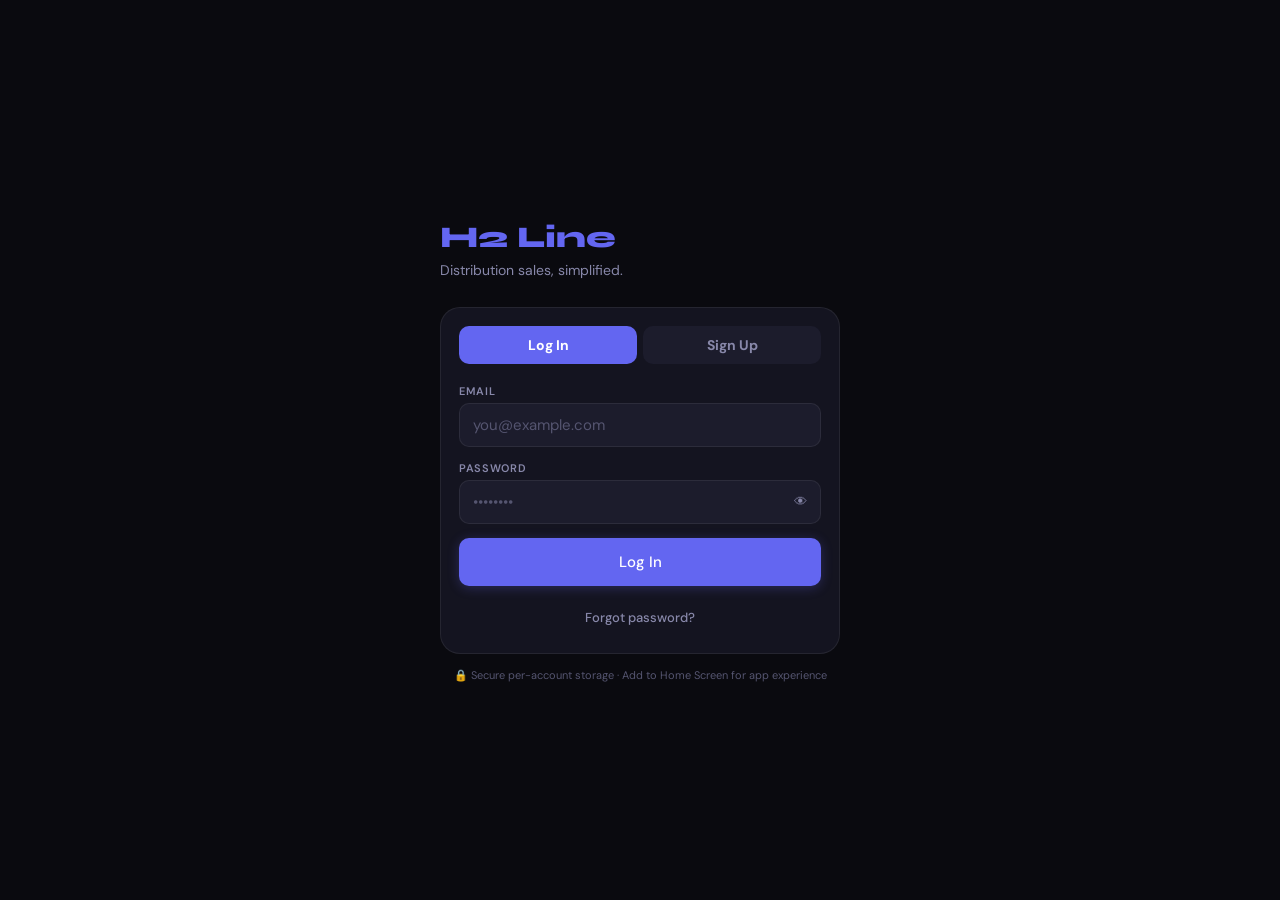
==== H2Line 2.html @ 4d8a27fe "Add files via upload" ====
<!DOCTYPE html>
<html lang="en">
<head>
<meta charset="UTF-8">
<meta name="viewport" content="width=device-width,initial-scale=1,maximum-scale=1,user-scalable=no,viewport-fit=cover">
<meta name="apple-mobile-web-app-capable" content="yes">
<meta name="apple-mobile-web-app-status-bar-style" content="black-translucent">
<meta name="apple-mobile-web-app-title" content="H2 Line">
<meta name="theme-color" content="#0A0A0F">
<title>H2 Line</title>
<link rel="apple-touch-icon" href="data:image/svg+xml,<svg xmlns='http://www.w3.org/2000/svg' viewBox='0 0 180 180'><rect width='180' height='180' rx='38' fill='%236366F1'/><text y='125' x='90' text-anchor='middle' font-size='96' font-family='system-ui' font-weight='800' fill='white'>H</text></svg>">
<link rel="stylesheet" href="https://fonts.googleapis.com/css2?family=Syne:wght@400;600;700;800&family=DM+Sans:wght@300;400;500;600&display=swap">
<style>
*,*::before,*::after{box-sizing:border-box;margin:0;padding:0}
:root{
  --a:#6366F1;--as:rgba(99,102,241,.13);--ag:rgba(99,102,241,.28);
  --ok:#10B981;--oks:rgba(16,185,129,.13);
  --warn:#F59E0B;--warns:rgba(245,158,11,.13);
  --err:#EF4444;--errs:rgba(239,68,68,.13);
  --gst:#8B5CF6;--gsts:rgba(139,92,246,.14);
  --case:#0EA5E9;--cases:rgba(14,165,233,.13);
  --half:#F472B6;--halfs:rgba(244,114,182,.13);
  --rl:20px;--rm:14px;--rs:10px;--rx:7px;
  --tr:220ms cubic-bezier(.4,0,.2,1);
  --safe:env(safe-area-inset-bottom,16px)
}
.dark{--bg:#0A0A0F;--s:#141420;--s2:#1C1C2C;--s3:#252535;--b:rgba(255,255,255,.07);--t:#F0F0FF;--t2:#8888AA;--t3:#555570;--nav:rgba(12,12,20,.96)}
.light{--bg:#F4F4F8;--s:#FFFFFF;--s2:#F0F0F6;--s3:#E6E6F0;--b:rgba(0,0,0,.07);--t:#0A0A12;--t2:#6B6B80;--t3:#9999AA;--nav:rgba(255,255,255,.96)}
body{font-family:'DM Sans',sans-serif;background:var(--bg);color:var(--t);-webkit-font-smoothing:antialiased;overflow-x:hidden}
h1,h2,h3,h4{font-family:'Syne',sans-serif}
input,select,textarea,button{font-family:'DM Sans',sans-serif}
::-webkit-scrollbar{width:3px;height:3px}
::-webkit-scrollbar-thumb{background:var(--s3);border-radius:99px}
@keyframes fadeUp{from{opacity:0;transform:translateY(8px)}to{opacity:1;transform:translateY(0)}}
@keyframes slideUp{from{opacity:0;transform:translateY(28px)}to{opacity:1;transform:translateY(0)}}
@keyframes spin{to{transform:rotate(360deg)}}
.fu{animation:fadeUp .28s ease both}
.su{animation:slideUp .3s ease both}
.stag>*{animation:fadeUp .28s ease both}
.stag>*:nth-child(1){animation-delay:0ms}
.stag>*:nth-child(2){animation-delay:50ms}
.stag>*:nth-child(3){animation-delay:100ms}
.stag>*:nth-child(4){animation-delay:150ms}
.stag>*:nth-child(5){animation-delay:200ms}
#app{min-height:100vh;display:flex;flex-direction:column}
#topbar{position:sticky;top:0;z-index:200;background:var(--nav);backdrop-filter:blur(24px);-webkit-backdrop-filter:blur(24px);border-bottom:1px solid var(--b);padding:12px 18px;padding-top:calc(12px + env(safe-area-inset-top,0px));display:flex;align-items:center;gap:10px}
#content{flex:1;overflow-y:auto;-webkit-overflow-scrolling:touch;padding:18px 16px 120px;max-width:780px;margin:0 auto;width:100%}
#bottomnav{position:fixed;bottom:0;left:0;right:0;z-index:200;background:var(--nav);backdrop-filter:blur(24px);-webkit-backdrop-filter:blur(24px);border-top:1px solid var(--b);display:flex;padding:6px 2px;padding-bottom:calc(6px + var(--safe))}
.nb{flex:1;display:flex;flex-direction:column;align-items:center;gap:2px;padding:5px 1px;background:none;border:none;cursor:pointer;color:var(--t3);font-size:9px;font-weight:600;transition:color var(--tr);-webkit-tap-highlight-color:transparent}
.nb.on{color:var(--a)}
.ndot{width:3px;height:3px;border-radius:50%;background:var(--a);opacity:0;transition:opacity var(--tr)}
.nb.on .ndot{opacity:1}
#fab{position:fixed;bottom:calc(72px + var(--safe));right:18px;width:56px;height:56px;border-radius:50%;background:var(--a);color:#fff;border:none;cursor:pointer;display:flex;align-items:center;justify-content:center;box-shadow:0 4px 22px var(--ag);z-index:150;transition:all var(--tr);-webkit-tap-highlight-color:transparent}
#fab:active{transform:scale(.93)}
.btn{display:inline-flex;align-items:center;justify-content:center;gap:7px;border:none;cursor:pointer;font-weight:500;transition:all var(--tr);-webkit-tap-highlight-color:transparent;white-space:nowrap}
.btn:active{transform:scale(.96)}
.bp{background:var(--a);color:#fff;border-radius:var(--rs);padding:12px 20px;font-size:15px;box-shadow:0 2px 12px var(--ag)}
.bg2{background:transparent;color:var(--t2);border-radius:var(--rs);padding:9px 14px;font-size:13px}
.bg2:hover{background:var(--s2);color:var(--t)}
.bs{background:var(--s2);color:var(--t);border-radius:var(--rs);padding:10px 16px;font-size:13px}
.bs:hover{background:var(--s3)}
.bd{background:var(--errs);color:var(--err);border-radius:var(--rs);padding:10px 16px;font-size:13px}
.bsuc{background:var(--ok);color:#fff;border-radius:var(--rs);padding:12px 20px;font-size:15px}
.bw{width:100%}
.bic{width:36px;height:36px;padding:0;border-radius:var(--rs);background:var(--s2);color:var(--t2)}
.card{background:var(--s);border:1px solid var(--b);border-radius:var(--rl);padding:18px}
.csm{padding:14px;border-radius:var(--rm)}
.chov{transition:border-color var(--tr),box-shadow var(--tr)}
.chov:hover{border-color:var(--a);box-shadow:0 4px 20px var(--as)}
.iw{display:flex;flex-direction:column;gap:5px}
.il{font-size:11px;font-weight:600;color:var(--t2);letter-spacing:.06em;text-transform:uppercase}
.inp{background:var(--s2);border:1.5px solid var(--b);border-radius:var(--rs);padding:11px 13px;font-size:15px;color:var(--t);width:100%;transition:all var(--tr);outline:none;-webkit-appearance:none}
.inp:focus{border-color:var(--a);background:var(--s);box-shadow:0 0 0 3px var(--as)}
.inp::placeholder{color:var(--t3)}
select.inp{appearance:none;-webkit-appearance:none;cursor:pointer;background-image:url("data:image/svg+xml,%3Csvg xmlns='http://www.w3.org/2000/svg' width='12' height='8' viewBox='0 0 12 8'%3E%3Cpath d='M1 1l5 5 5-5' stroke='%238888AA' stroke-width='1.5' fill='none' stroke-linecap='round'/%3E%3C/svg%3E");background-repeat:no-repeat;background-position:right 12px center;padding-right:32px}
textarea.inp{resize:vertical;min-height:70px}
.badge{display:inline-flex;align-items:center;gap:3px;padding:3px 9px;border-radius:99px;font-size:10px;font-weight:700;letter-spacing:.04em}
.bpaid{background:var(--oks);color:var(--ok)}
.bpend{background:var(--warns);color:var(--warn)}
.bpart{background:var(--as);color:var(--a)}
.bgst{background:var(--gsts);color:var(--gst)}
.bcase{background:var(--cases);color:var(--case)}
.bhalf{background:var(--halfs);color:var(--half)}
.tag{display:inline-flex;align-items:center;padding:2px 8px;border-radius:99px;font-size:10px;font-weight:500;background:var(--s2);color:var(--t2)}
.kgrid{display:grid;grid-template-columns:1fr 1fr;gap:10px}
.kcard{background:var(--s);border:1px solid var(--b);border-radius:var(--rm);padding:14px}
.klbl{font-size:10px;font-weight:700;color:var(--t3);letter-spacing:.07em;text-transform:uppercase;margin-bottom:5px}
.kval{font-family:'Syne',sans-serif;font-size:22px;font-weight:800;line-height:1}
.ksub{font-size:11px;color:var(--t2);margin-top:3px}
.tw{overflow-x:auto;-webkit-overflow-scrolling:touch;border-radius:var(--rm);border:1px solid var(--b)}
.dt{width:100%;border-collapse:collapse;font-size:12px}
.dt th{background:var(--s2);color:var(--t2);font-size:10px;font-weight:700;letter-spacing:.06em;text-transform:uppercase;padding:9px 12px;text-align:left;white-space:nowrap}
.dt td{padding:11px 12px;border-top:1px solid var(--b);color:var(--t);vertical-align:middle}
.dt tr:hover td{background:var(--s2)}
.nr{text-align:right;font-variant-numeric:tabular-nums}
.cbw{display:flex;align-items:flex-end;gap:5px;height:72px}
.cb{flex:1;border-radius:3px 3px 0 0;transition:background var(--tr);min-width:6px}
.mov{position:fixed;inset:0;background:rgba(0,0,0,.65);z-index:500;display:flex;align-items:flex-end;justify-content:center;backdrop-filter:blur(5px);-webkit-backdrop-filter:blur(5px)}
.msh{background:var(--s);border-radius:24px 24px 0 0;width:100%;max-width:640px;max-height:93vh;overflow-y:auto;-webkit-overflow-scrolling:touch;padding:6px 18px calc(28px + var(--safe));animation:slideUp .3s ease}
.mhan{width:34px;height:4px;background:var(--s3);border-radius:99px;margin:8px auto 14px}
.mtit{font-family:'Syne',sans-serif;font-size:20px;font-weight:800;margin-bottom:18px}
.acw{position:relative}
.acd{position:absolute;top:calc(100% + 4px);left:0;right:0;background:var(--s);border:1.5px solid var(--b);border-radius:var(--rs);z-index:400;max-height:180px;overflow-y:auto;box-shadow:0 8px 32px rgba(0,0,0,.18);display:none}
.aci{padding:10px 13px;cursor:pointer;font-size:14px;transition:background var(--tr)}
.aci:hover{background:var(--s2);color:var(--a)}
.srchw{position:relative}
.srchi{position:absolute;left:11px;top:50%;transform:translateY(-50%);color:var(--t3);pointer-events:none}
.srchin{padding-left:34px !important}
.empty{display:flex;flex-direction:column;align-items:center;justify-content:center;padding:44px 20px;gap:10px;text-align:center}
.eico{font-size:38px;opacity:.35}
.etit{font-family:'Syne',sans-serif;font-size:17px;font-weight:700}
.esub{font-size:13px;color:var(--t2);max-width:220px}
.authbg{min-height:100vh;display:flex;align-items:center;justify-content:center;padding:24px;background:var(--bg)}
.sh{display:flex;align-items:center;justify-content:space-between;margin-bottom:12px}
.st{font-family:'Syne',sans-serif;font-size:15px;font-weight:700}
.li{display:flex;align-items:center;gap:11px;padding:11px 0;border-bottom:1px solid var(--b)}
.li:last-child{border-bottom:none}
.lav{width:38px;height:38px;border-radius:var(--rs);background:var(--as);display:flex;align-items:center;justify-content:center;font-size:15px;flex-shrink:0}
.ltit{font-size:14px;font-weight:500}
.lsub{font-size:11px;color:var(--t2)}
.lrt{margin-left:auto;text-align:right}
.fg{display:grid;gap:14px}
.fr{display:grid;grid-template-columns:1fr 1fr;gap:10px}
.pb{height:3px;background:var(--s2);border-radius:99px;overflow:hidden}
.pf{height:100%;border-radius:99px;transition:width .5s ease}
.chip{display:inline-flex;align-items:center;gap:4px;padding:5px 11px;border-radius:99px;font-size:11px;font-weight:600;background:var(--s2);color:var(--t2);cursor:pointer;border:1.5px solid transparent;transition:all var(--tr);-webkit-tap-highlight-color:transparent}
.chip.on{background:var(--as);color:var(--a);border-color:var(--a)}
.aline{width:28px;height:3px;background:var(--a);border-radius:99px;margin-bottom:14px}
.gstrow{display:flex;justify-content:space-between;padding:4px 0;font-size:12px}
.ptbox{background:var(--s2);border-radius:var(--rm);padding:12px;margin-top:4px}
.ptrow{display:flex;align-items:center;justify-content:space-between;padding:5px 0;border-bottom:1px solid var(--b)}
.ptrow:last-child{border-bottom:none}
.ptlbl{font-size:11px;font-weight:600;text-transform:uppercase;letter-spacing:.05em}
.ptval{font-size:14px;font-weight:700}
.spin{animation:spin 1s linear infinite;display:inline-block;width:18px;height:18px;border:2px solid rgba(255,255,255,.3);border-top-color:#fff;border-radius:50%}
#toast{position:fixed;top:calc(env(safe-area-inset-top,0px) + 70px);left:50%;transform:translateX(-50%) translateY(-10px);background:var(--t);color:var(--bg);padding:10px 18px;border-radius:99px;font-size:13px;font-weight:600;z-index:9999;opacity:0;transition:all .25s ease;pointer-events:none;white-space:nowrap}
#toast.show{opacity:1;transform:translateX(-50%) translateY(0)}
.viewer-badge{position:fixed;top:calc(env(safe-area-inset-top,0px) + 8px);right:14px;z-index:999;background:var(--warn);color:#000;padding:4px 10px;border-radius:99px;font-size:10px;font-weight:800;letter-spacing:.05em;pointer-events:none}
.share-tog input{width:44px;height:26px;appearance:none;-webkit-appearance:none;background:var(--s3);border-radius:99px;position:relative;cursor:pointer;transition:background var(--tr)}
.share-tog input:checked{background:var(--a)}
.share-tog input::after{content:'';position:absolute;width:20px;height:20px;background:#fff;border-radius:50%;top:3px;left:3px;transition:transform var(--tr);box-shadow:0 1px 4px rgba(0,0,0,.2)}
.share-tog input:checked::after{transform:translateX(18px)}
.slink{background:var(--s2);border:1.5px solid var(--b);border-radius:var(--rs);padding:10px 13px;font-size:12px;font-family:monospace;word-break:break-all;color:var(--t2);margin-top:8px;cursor:pointer}
.slink:hover{border-color:var(--a)}
@media(min-width:600px){.kgrid{grid-template-columns:repeat(4,1fr)}.mov{align-items:center}.msh{border-radius:22px;max-height:88vh}}
</style>
</head>
<body class="dark">
<div id="app"></div>
<div id="toast"></div>
<script>
'use strict';

// ── UTILS ──────────────────────────────────────────────────────────────────
const uid = () => Math.random().toString(36).slice(2) + Date.now().toString(36);
const db = {
  get: (k, d=null) => { try { const v=localStorage.getItem(k); return v?JSON.parse(v):d; } catch { return d; } },
  set: (k, v) => { try { localStorage.setItem(k,JSON.stringify(v)); } catch {} }
};
const money = n => '\u20b9' + Number(n||0).toLocaleString('en-IN',{minimumFractionDigits:2,maximumFractionDigits:2});
const fmt2 = n => Number(n||0).toFixed(2);
const GST_RATE = 8;

// Week helpers (Sat=start Thu=end)
function weekStart(ds) {
  const d = new Date(ds), day = d.getDay();
  const diff = day===6 ? 0 : -(day+1);
  const s = new Date(d); s.setDate(d.getDate()+diff);
  return s.toISOString().split('T')[0];
}
function weekLabel(ds) {
  const d = new Date(ds), day = d.getDay();
  const diff = day===6 ? 0 : -(day+1);
  const s = new Date(d); s.setDate(d.getDate()+diff);
  const e = new Date(s); e.setDate(s.getDate()+5);
  const f = x => x.toLocaleDateString('en-IN',{day:'2-digit',month:'short'});
  return f(s) + ' \u2013 ' + f(e);
}

// GST helpers
function calcGST(lineTotal, inclusive) {
  const t = parseFloat(lineTotal)||0;
  if (inclusive) {
    const base = t/1.08;
    return { base:+base.toFixed(2), gst:+(t-base).toFixed(2), total:t };
  }
  const gst = t*0.08;
  return { base:t, gst:+gst.toFixed(2), total:+(t+gst).toFixed(2) };
}

// Price tier helpers
function calcTiers(unitPrice) {
  const u = parseFloat(unitPrice)||0;
  return { unit:u, halfDozen:+(u*6*0.97).toFixed(2), casePrice:+(u*12*0.94).toFixed(2) };
}
function tierLabel(t) {
  if (t==='casePrice') return 'Case (12)';
  if (t==='halfDozen') return 'Half Dozen (6)';
  return 'Unit';
}

// Toast
function showToast(msg) {
  const el = document.getElementById('toast');
  if (!el) return;
  el.textContent = msg;
  el.classList.add('show');
  setTimeout(() => el.classList.remove('show'), 2200);
}

// ── SEED DATA ──────────────────────────────────────────────────────────────
function seedData() {
  if (db.get('seeded3')) return;
  const today = new Date().toISOString().split('T')[0];
  db.set('items', [
    {id:uid(),name:'Fresh Milk 1L',category:'Dairy',unitPrice:65},
    {id:uid(),name:'Butter 500g',category:'Dairy',unitPrice:280},
    {id:uid(),name:'Orange Juice 1L',category:'Beverages',unitPrice:110},
    {id:uid(),name:'Mineral Water 1L',category:'Beverages',unitPrice:20},
    {id:uid(),name:'White Bread',category:'Bakery',unitPrice:45},
  ]);
  db.set('shops', [
    {id:uid(),name:'Al Noor Mart',owner:'Ahmed Ali',contact:'9876543210',area:'Bur Dubai',priority:'High',notes:''},
    {id:uid(),name:'Sunrise Superstore',owner:'Ravi Kumar',contact:'9123456789',area:'Deira',priority:'Medium',notes:''},
    {id:uid(),name:'City Fresh Market',owner:'Sara Hassan',contact:'9988776655',area:'Karama',priority:'High',notes:''},
  ]);
  db.set('sales', [
    {id:uid(),shopName:'Al Noor Mart',area:'Bur Dubai',invoiceId:'INV-001',date:today,itemName:'Fresh Milk 1L',category:'Dairy',priceType:'casePrice',quantity:2,unitPrice:65,lineTotal:1464.40,gstInclusive:false,gstRate:8,gstAmt:109.40,finalTotal:1573.80,paymentStatus:'Paid',notes:''},
    {id:uid(),shopName:'Al Noor Mart',area:'Bur Dubai',invoiceId:'INV-001',date:today,itemName:'Butter 500g',category:'Dairy',priceType:'unit',quantity:5,unitPrice:280,lineTotal:1400,gstInclusive:false,gstRate:8,gstAmt:112,finalTotal:1512,paymentStatus:'Paid',notes:''},
    {id:uid(),shopName:'Sunrise Superstore',area:'Deira',invoiceId:'INV-002',date:today,itemName:'Orange Juice 1L',category:'Beverages',priceType:'halfDozen',quantity:3,unitPrice:110,lineTotal:1920.60,gstInclusive:true,gstRate:8,gstAmt:142.27,finalTotal:1920.60,paymentStatus:'Pending',notes:'GST included'},
    {id:uid(),shopName:'City Fresh Market',area:'Karama',invoiceId:'INV-003',date:today,itemName:'Mineral Water 1L',category:'Beverages',priceType:'unit',quantity:50,unitPrice:20,lineTotal:1000,gstInclusive:false,gstRate:8,gstAmt:80,finalTotal:1080,paymentStatus:'Pending',notes:''},
  ]);
  db.set('seeded3', true);
}

// ── STATE ──────────────────────────────────────────────────────────────────
let STATE = {
  dark: db.get('dark', true),
  user: db.get('user'),
  page: 'dashboard',
  sales: db.get('sales', []),
  items: db.get('items', []),
  shops: db.get('shops', []),
  modal: null,
  isViewer: false,
};

let SHARE = db.get('shareState', {
  enabled: false,
  shareId: null,
  lastPushed: null,
  perms: {dashboard:true, sales:true, invoices:true, report:true, shops:false, items:false}
});

const FIREBASE_URL = 'https://h2line-share-default-rtdb.firebaseio.com';
const VIEW_ID = new URLSearchParams(window.location.search).get('view');

function saveState() {
  db.set('sales', STATE.sales);
  db.set('items', STATE.items);
  db.set('shops', STATE.shops);
  db.set('dark', STATE.dark);
  autoSync();
}

// ── ICONS ──────────────────────────────────────────────────────────────────
const IC = {
  home: '<svg width="20" height="20" viewBox="0 0 24 24" fill="none" stroke="currentColor" stroke-width="2" stroke-linecap="round" stroke-linejoin="round"><path d="M3 9l9-7 9 7v11a2 2 0 01-2 2H5a2 2 0 01-2-2z"/><polyline points="9 22 9 12 15 12 15 22"/></svg>',
  sales: '<svg width="20" height="20" viewBox="0 0 24 24" fill="none" stroke="currentColor" stroke-width="2" stroke-linecap="round"><line x1="12" y1="2" x2="12" y2="22"/><path d="M17 5H9.5a3.5 3.5 0 000 7h5a3.5 3.5 0 010 7H6"/></svg>',
  shop: '<svg width="20" height="20" viewBox="0 0 24 24" fill="none" stroke="currentColor" stroke-width="2" stroke-linecap="round"><path d="M3 9a2 2 0 012-2h14a2 2 0 012 2v9a2 2 0 01-2 2H5a2 2 0 01-2-2V9z"/><path d="M8 9V7a4 4 0 018 0v2"/></svg>',
  items: '<svg width="20" height="20" viewBox="0 0 24 24" fill="none" stroke="currentColor" stroke-width="2" stroke-linecap="round"><rect x="2" y="7" width="20" height="14" rx="2"/><path d="M16 21V5a2 2 0 00-2-2h-4a2 2 0 00-2 2v16"/></svg>',
  report: '<svg width="20" height="20" viewBox="0 0 24 24" fill="none" stroke="currentColor" stroke-width="2" stroke-linecap="round"><path d="M14 2H6a2 2 0 00-2 2v16a2 2 0 002 2h12a2 2 0 002-2V8z"/><polyline points="14 2 14 8 20 8"/><line x1="16" y1="13" x2="8" y2="13"/><line x1="16" y1="17" x2="8" y2="17"/></svg>',
  inv: '<svg width="20" height="20" viewBox="0 0 24 24" fill="none" stroke="currentColor" stroke-width="2" stroke-linecap="round"><path d="M9 12h6m-6 4h6m2 5H7a2 2 0 01-2-2V5a2 2 0 012-2h5.586a1 1 0 01.707.293l5.414 5.414a1 1 0 01.293.707V19a2 2 0 01-2 2z"/></svg>',
  plus: '<svg width="22" height="22" viewBox="0 0 24 24" fill="none" stroke="currentColor" stroke-width="2.5" stroke-linecap="round"><line x1="12" y1="5" x2="12" y2="19"/><line x1="5" y1="12" x2="19" y2="12"/></svg>',
  srch: '<svg width="15" height="15" viewBox="0 0 24 24" fill="none" stroke="currentColor" stroke-width="2" stroke-linecap="round"><circle cx="11" cy="11" r="8"/><line x1="21" y1="21" x2="16.65" y2="16.65"/></svg>',
  edit: '<svg width="14" height="14" viewBox="0 0 24 24" fill="none" stroke="currentColor" stroke-width="2" stroke-linecap="round"><path d="M11 5H6a2 2 0 00-2 2v11a2 2 0 002 2h11a2 2 0 002-2v-5m-1.414-9.414a2 2 0 112.828 2.828L11.828 15H9v-2.828l8.586-8.586z"/></svg>',
  trash: '<svg width="14" height="14" viewBox="0 0 24 24" fill="none" stroke="currentColor" stroke-width="2" stroke-linecap="round"><polyline points="3 6 5 6 21 6"/><path d="M19 6l-1 14a2 2 0 01-2 2H8a2 2 0 01-2-2L5 6m3 0V4a1 1 0 011-1h4a1 1 0 011 1v2"/></svg>',
  chk: '<svg width="14" height="14" viewBox="0 0 24 24" fill="none" stroke="currentColor" stroke-width="2.5" stroke-linecap="round"><polyline points="20 6 9 17 4 12"/></svg>',
  back: '<svg width="18" height="18" viewBox="0 0 24 24" fill="none" stroke="currentColor" stroke-width="2" stroke-linecap="round"><line x1="19" y1="12" x2="5" y2="12"/><polyline points="12 19 5 12 12 5"/></svg>',
  sun: '<svg width="18" height="18" viewBox="0 0 24 24" fill="none" stroke="currentColor" stroke-width="2" stroke-linecap="round"><circle cx="12" cy="12" r="5"/><line x1="12" y1="1" x2="12" y2="3"/><line x1="12" y1="21" x2="12" y2="23"/><line x1="4.22" y1="4.22" x2="5.64" y2="5.64"/><line x1="18.36" y1="18.36" x2="19.78" y2="19.78"/><line x1="1" y1="12" x2="3" y2="12"/><line x1="21" y1="12" x2="23" y2="12"/><line x1="4.22" y1="19.78" x2="5.64" y2="18.36"/><line x1="18.36" y1="5.64" x2="19.78" y2="4.22"/></svg>',
  moon: '<svg width="18" height="18" viewBox="0 0 24 24" fill="none" stroke="currentColor" stroke-width="2" stroke-linecap="round"><path d="M21 12.79A9 9 0 1111.21 3 7 7 0 0021 12.79z"/></svg>',
  cog: '<svg width="18" height="18" viewBox="0 0 24 24" fill="none" stroke="currentColor" stroke-width="2" stroke-linecap="round"><circle cx="12" cy="12" r="3"/><path d="M19.4 15a1.65 1.65 0 00.33 1.82l.06.06a2 2 0 010 2.83 2 2 0 01-2.83 0l-.06-.06a1.65 1.65 0 00-1.82-.33 1.65 1.65 0 00-1 1.51V21a2 2 0 01-4 0v-.09A1.65 1.65 0 009 19.4a1.65 1.65 0 00-1.82.33l-.06.06a2 2 0 01-2.83-2.83l.06-.06A1.65 1.65 0 004.68 15a1.65 1.65 0 00-1.51-1H3a2 2 0 010-4h.09A1.65 1.65 0 004.6 9a1.65 1.65 0 00-.33-1.82l-.06-.06a2 2 0 012.83-2.83l.06.06A1.65 1.65 0 009 4.68a1.65 1.65 0 001-1.51V3a2 2 0 014 0v.09a1.65 1.65 0 001 1.51 1.65 1.65 0 001.82-.33l.06-.06a2 2 0 012.83 2.83l-.06.06A1.65 1.65 0 0019.4 9a1.65 1.65 0 001.51 1H21a2 2 0 010 4h-.09a1.65 1.65 0 00-1.51 1z"/></svg>',
  dl: '<svg width="16" height="16" viewBox="0 0 24 24" fill="none" stroke="currentColor" stroke-width="2" stroke-linecap="round"><path d="M21 15v4a2 2 0 01-2 2H5a2 2 0 01-2-2v-4"/><polyline points="7 10 12 15 17 10"/><line x1="12" y1="15" x2="12" y2="3"/></svg>',
  ul: '<svg width="16" height="16" viewBox="0 0 24 24" fill="none" stroke="currentColor" stroke-width="2" stroke-linecap="round"><path d="M21 15v4a2 2 0 01-2 2H5a2 2 0 01-2-2v-4"/><polyline points="17 8 12 3 7 8"/><line x1="12" y1="3" x2="12" y2="15"/></svg>',
  share: '\uD83D\uDD17',
};

// ── RENDER ──────────────────────────────────────────────────────────────────
function render() {
  const root = document.getElementById('app');
  if (!root) return;
  document.body.className = STATE.dark ? 'dark' : 'light';
  if (!STATE.user) { root.innerHTML = renderAuth(); bindAuth(); return; }
  const viewerFab = STATE.isViewer ? '' : renderFab();
  root.innerHTML = renderTopBar() + '<div id="content" class="fu">' + renderPage() + '</div>' + viewerFab + renderNav() + (STATE.modal ? renderModal() : '');
  bindPage();
  if (STATE.modal) bindModal();
}

// ── AUTH ────────────────────────────────────────────────────────────────────
let authMode = 'login';
function renderAuth() {
  return '<div class="authbg"><div style="width:100%;max-width:400px" class="fu">' +
    '<div style="font-family:Syne,sans-serif;font-size:30px;font-weight:800;color:var(--a);margin-bottom:6px">H2 Line</div>' +
    '<div style="font-size:14px;color:var(--t2);margin-bottom:28px">Distribution sales, simplified.</div>' +
    '<div class="card"><div style="display:flex;gap:6px;margin-bottom:20px">' +
    '<button id="tab-login" onclick="switchTab(\'login\')" style="flex:1;padding:10px;border-radius:var(--rs);border:none;cursor:pointer;font-weight:700;font-size:14px;background:var(--a);color:#fff">Log In</button>' +
    '<button id="tab-signup" onclick="switchTab(\'signup\')" style="flex:1;padding:10px;border-radius:var(--rs);border:none;cursor:pointer;font-weight:700;font-size:14px;background:var(--s2);color:var(--t2)">Sign Up</button>' +
    '</div><div class="fg">' +
    '<div class="iw" id="name-row" style="display:none"><label class="il">Full Name</label><input id="a-name" class="inp" placeholder="Your name"></div>' +
    '<div class="iw"><label class="il">Email</label><input id="a-email" class="inp" type="email" placeholder="you@example.com" autocomplete="email"></div>' +
    '<div class="iw" style="position:relative"><label class="il">Password</label><input id="a-pw" class="inp" type="password" placeholder="\u2022\u2022\u2022\u2022\u2022\u2022\u2022\u2022" style="padding-right:44px" autocomplete="current-password">' +
    '<button onclick="togglePw()" style="position:absolute;right:8px;top:26px;background:none;border:none;cursor:pointer;color:var(--t2);padding:6px">\uD83D\uDC41</button></div>' +
    '<div id="a-msg" style="display:none;padding:10px 13px;border-radius:var(--rx);font-size:13px"></div>' +
    '<button id="a-submit" onclick="doAuth()" class="btn bp bw" style="height:48px">Log In</button>' +
    '<button onclick="switchTab(\'forgot\')" class="btn bg2 bw" style="font-size:13px">Forgot password?</button>' +
    '</div></div>' +
    '<div style="text-align:center;margin-top:14px;font-size:11px;color:var(--t3)">\uD83D\uDD12 Secure per-account storage \u00b7 Add to Home Screen for app experience</div>' +
    '</div></div>';
}
function switchTab(m) {
  authMode = m;
  const nr = document.getElementById('name-row');
  const sub = document.getElementById('a-submit');
  const tl = document.getElementById('tab-login');
  const ts = document.getElementById('tab-signup');
  if (nr) nr.style.display = m === 'signup' ? 'flex' : 'none';
  if (sub) sub.textContent = m === 'login' ? 'Log In' : m === 'signup' ? 'Create Account' : 'Send Reset Link';
  if (tl) { tl.style.background = m === 'login' ? 'var(--a)' : 'var(--s2)'; tl.style.color = m === 'login' ? '#fff' : 'var(--t2)'; }
  if (ts) { ts.style.background = m === 'signup' ? 'var(--a)' : 'var(--s2)'; ts.style.color = m === 'signup' ? '#fff' : 'var(--t2)'; }
}
function togglePw() { const i = document.getElementById('a-pw'); if (i) i.type = i.type === 'password' ? 'text' : 'password'; }
function showAuthMsg(msg, ok=false) {
  const el = document.getElementById('a-msg');
  if (!el) return;
  el.style.display = 'block';
  el.style.background = ok ? 'var(--oks)' : 'var(--errs)';
  el.style.color = ok ? 'var(--ok)' : 'var(--err)';
  el.textContent = msg;
}
function doAuth() {
  const email = (document.getElementById('a-email')||{}).value||'';
  const pw = (document.getElementById('a-pw')||{}).value||'';
  const name = (document.getElementById('a-name')||{}).value||'';
  const sub = document.getElementById('a-submit');
  if (sub) { sub.innerHTML = '<span class="spin"></span>'; sub.disabled = true; }
  setTimeout(() => {
    if (sub) sub.disabled = false;
    if (authMode === 'forgot') { showAuthMsg('\u2713 Reset link sent to ' + email, true); return; }
    if (authMode === 'signup') {
      if (!name||!email||!pw) { showAuthMsg('Please fill all fields.'); if(sub) sub.textContent='Create Account'; return; }
      const users = db.get('users', []);
      if (users.find(u => u.email === email)) { showAuthMsg('Email already registered.'); if(sub) sub.textContent='Create Account'; return; }
      const nu = {id:uid(), name, email, password:pw};
      db.set('users', [...users, nu]); db.set('user', nu);
      STATE.user = nu; seedData(); render(); return;
    }
    const users = db.get('users', []);
    const u = users.find(x => x.email===email && x.password===pw);
    if (u) { db.set('user', u); STATE.user = u; seedData(); render(); }
    else {
      const nu = {id:uid(), name:email.split('@')[0]||'User', email, password:pw};
      db.set('users', [...users, nu]); db.set('user', nu);
      STATE.user = nu; seedData(); render();
    }
  }, 700);
}
function bindAuth() { document.getElementById('a-pw')?.addEventListener('keydown', e => { if(e.key==='Enter') doAuth(); }); }

// ── TOP BAR ──────────────────────────────────────────────────────────────────
function renderTopBar() {
  const labels = {dashboard:'Dashboard',sales:'Sales History',invoices:'Invoices',report:'Weekly Report',shops:'Shops',items:'Items',importexport:'Import / Export',settings:'Settings'};
  const shareBtn = STATE.isViewer ? '' : '<button class="btn bic" onclick="openShareModal()" style="' + (SHARE.enabled?'background:var(--as);color:var(--a)':'') + '" title="Share">\uD83D\uDD17</button>';
  const viewerBadge = STATE.isViewer ? '<div class="viewer-badge">\uD83D\uDC41 VIEWER</div>' : '';
  return '<div id="topbar">' +
    '<div style="font-family:Syne,sans-serif;font-weight:800;font-size:18px;color:var(--a)">H2 Line</div>' +
    '<div style="width:1px;height:14px;background:var(--b)"></div>' +
    '<div style="font-size:13px;color:var(--t2);font-weight:500;flex:1">' + (labels[STATE.page]||STATE.page) + '</div>' +
    shareBtn +
    '<button class="btn bic" onclick="goPage(\'settings\')" style="' + (STATE.page==='settings'?'background:var(--as);color:var(--a)':'') + '">' + IC.cog + '</button>' +
    '</div>' + viewerBadge;
}

// ── NAV ──────────────────────────────────────────────────────────────────────
function renderNav() {
  const tabs = [
    {id:'dashboard',ico:IC.home,lbl:'Home'},
    {id:'sales',ico:IC.sales,lbl:'Sales'},
    {id:'invoices',ico:IC.inv,lbl:'Invoices'},
    {id:'report',ico:IC.report,lbl:'Reports'},
    {id:'shops',ico:IC.shop,lbl:'Shops'},
    {id:'items',ico:IC.items,lbl:'Items'},
    {id:'importexport',ico:IC.ul,lbl:'Data'},
  ];
  return '<nav id="bottomnav">' + tabs.map(t =>
    '<button class="nb' + (STATE.page===t.id?' on':'') + '" onclick="goPage(\'' + t.id + '\')">' +
    t.ico + '<span>' + t.lbl + '</span><div class="ndot"></div></button>'
  ).join('') + '</nav>';
}
function renderFab() {
  if (['settings','importexport'].includes(STATE.page)) return '';
  return '<button id="fab" onclick="openAddSale()">' + IC.plus + '</button>';
}
function goPage(p) { STATE.page = p; STATE.modal = null; render(); }

// ── PAGE ROUTER ──────────────────────────────────────────────────────────────
function renderPage() {
  switch(STATE.page) {
    case 'dashboard': return renderDashboard();
    case 'sales': return renderSalesPage();
    case 'invoices': return renderInvoices();
    case 'report': return renderReport();
    case 'shops': return renderShops();
    case 'items': return renderItems();
    case 'importexport': return renderImportExport();
    case 'settings': return renderSettings();
    default: return renderDashboard();
  }
}
function bindPage() {
  if (STATE.page==='sales') bindSales();
  else if (STATE.page==='shops') bindShops();
  else if (STATE.page==='items') bindItems();
}

// ── DASHBOARD ────────────────────────────────────────────────────────────────
function renderDashboard() {
  const S = STATE.sales;
  const total = S.reduce((a,r) => a+r.finalTotal, 0);
  const paid = S.filter(r => r.paymentStatus==='Paid').reduce((a,r) => a+r.finalTotal, 0);
  const pend = S.filter(r => r.paymentStatus==='Pending').reduce((a,r) => a+r.finalTotal, 0);
  const gstTot = S.reduce((a,r) => a+(r.gstAmt||0), 0);
  const shopMap = {};
  S.forEach(r => { shopMap[r.shopName] = (shopMap[r.shopName]||0) + r.finalTotal; });
  const topShops = Object.entries(shopMap).sort((a,b)=>b[1]-a[1]).slice(0,3);
  const itemMap = {};
  S.forEach(r => { itemMap[r.itemName] = (itemMap[r.itemName]||0) + r.finalTotal; });
  const topItems = Object.entries(itemMap).sort((a,b)=>b[1]-a[1]).slice(0,3);
  const wmap = {};
  S.forEach(r => { const w=weekStart(r.date); wmap[w]=(wmap[w]||0)+r.finalTotal; });
  const wks = Object.keys(wmap).sort().slice(-7);
  const wdata = wks.length>=2 ? wks.map(w=>wmap[w]) : [1200,1800,1500,2400,1900,2600,total||2000];
  const mx = Math.max(...wdata, 1);
  const recent = [...S].sort((a,b)=>new Date(b.date)-new Date(a.date)).slice(0,5);

  return '<div class="fu">' +
    '<div style="margin-bottom:18px">' +
      '<div style="font-size:12px;color:var(--t2)">' + new Date().toLocaleDateString('en-IN',{weekday:'long',day:'numeric',month:'long'}) + '</div>' +
      '<h1 style="font-size:24px;font-weight:800;margin-top:2px">Good day \uD83D\uDC4B</h1>' +
    '</div>' +
    '<div class="kgrid stag" style="margin-bottom:16px">' +
      '<div class="kcard fu"><div class="klbl">Total Sales</div><div class="kval" style="color:var(--a)">' + money(total) + '</div><div class="ksub">' + S.length + ' transactions</div></div>' +
      '<div class="kcard fu"><div class="klbl">Collected</div><div class="kval" style="color:var(--ok)">' + money(paid) + '</div><div class="ksub">' + (total>0?Math.round(paid/total*100):0) + '% of total</div></div>' +
      '<div class="kcard fu"><div class="klbl">Pending</div><div class="kval" style="color:var(--warn)">' + money(pend) + '</div><div class="ksub">' + S.filter(r=>r.paymentStatus==='Pending').length + ' orders</div></div>' +
      '<div class="kcard fu"><div class="klbl">GST Collected</div><div class="kval" style="color:var(--gst)">' + money(gstTot) + '</div><div class="ksub">@ 8% rate</div></div>' +
    '</div>' +
    '<div class="card" style="margin-bottom:14px">' +
      '<div class="sh"><div class="st">Weekly Trend</div><button class="btn bg2" style="font-size:11px;padding:5px 9px" onclick="goPage(\'report\')">View \u2192</button></div>' +
      '<div class="cbw">' + wdata.map((v,i) => '<div class="cb" style="height:' + Math.round(v/mx*100) + '%;background:' + (i===wdata.length-1?'var(--a)':'var(--as)') + '"></div>').join('') + '</div>' +
    '</div>' +
    '<div style="display:grid;grid-template-columns:1fr 1fr;gap:10px;margin-bottom:14px">' +
      '<div class="card csm"><div class="st" style="font-size:13px;margin-bottom:10px">Top Shops</div>' +
        (topShops.length ? topShops.map(([n,t],i) => '<div style="display:flex;justify-content:space-between;margin-bottom:7px;font-size:11px"><span><span style="color:var(--a);margin-right:4px">' + (i+1) + '.</span>' + n + '</span><span style="color:var(--t2)">' + money(t) + '</span></div>').join('') : '<div style="font-size:11px;color:var(--t3)">No data yet</div>') +
      '</div>' +
      '<div class="card csm"><div class="st" style="font-size:13px;margin-bottom:10px">Top Items</div>' +
        (topItems.length ? topItems.map(([n,t],i) => '<div style="display:flex;justify-content:space-between;margin-bottom:7px;font-size:11px"><span><span style="color:var(--a);margin-right:4px">' + (i+1) + '.</span>' + n + '</span><span style="color:var(--t2)">' + money(t) + '</span></div>').join('') : '<div style="font-size:11px;color:var(--t3)">No data yet</div>') +
      '</div>' +
    '</div>' +
    '<div class="card">' +
      '<div class="sh"><div class="st">Recent Activity</div><button class="btn bg2" style="font-size:11px;padding:5px 9px" onclick="goPage(\'sales\')">All \u2192</button></div>' +
      (recent.length ? recent.map(r =>
        '<div class="li"><div class="lav">' + IC.sales + '</div>' +
        '<div style="flex:1;min-width:0"><div class="ltit" style="overflow:hidden;text-overflow:ellipsis;white-space:nowrap">' + r.itemName + '</div>' +
        '<div class="lsub">' + r.shopName + ' \u00b7 ' + r.date + (r.gstInclusive?' \u00b7 <span class="badge bgst" style="font-size:9px">GST Incl.</span>':'') + '</div></div>' +
        '<div class="lrt"><div style="font-size:13px;font-weight:700">' + money(r.finalTotal) + '</div>' +
        '<span class="badge ' + (r.paymentStatus==='Paid'?'bpaid':r.paymentStatus==='Partial'?'bpart':'bpend') + '">' + r.paymentStatus + '</span></div></div>'
      ).join('') : '<div class="empty"><div class="eico">\uD83D\uDCE6</div><div class="esub">No sales yet. Tap + to add!</div></div>') +
    '</div></div>';
}

// ── ADD SALE ──────────────────────────────────────────────────────────────────
function openAddSale() { STATE.modal = {type:'addsale'}; render(); }

function renderAddSaleModal() {
  const today = new Date().toISOString().split('T')[0];
  return '<div class="mhan"></div><div class="mtit">Add Sale Entry</div><div class="fg">' +
    '<div class="fr"><div class="iw"><label class="il">Date *</label><input id="sd-date" class="inp" type="date" value="' + today + '"></div>' +
    '<div class="iw"><label class="il">Invoice ID</label><input id="sd-inv" class="inp" placeholder="INV-001"></div></div>' +

    '<div class="iw acw"><label class="il">Shop Name *</label>' +
    '<input id="sd-shop" class="inp" placeholder="Search or add shop" oninput="acShow(\'sd-shop\',\'ac-shop\',STATE.shops.map(s=>s.name))" onfocus="acShow(\'sd-shop\',\'ac-shop\',STATE.shops.map(s=>s.name))" onblur="setTimeout(()=>acHide(\'ac-shop\'),200)">' +
    '<div id="ac-shop" class="acd"></div></div>' +

    '<div class="iw"><label class="il">Area</label><input id="sd-area" class="inp" placeholder="e.g. Bur Dubai"></div>' +

    '<div class="iw acw"><label class="il">Item Name *</label>' +
    '<input id="sd-item" class="inp" placeholder="Search or add item" oninput="acShow(\'sd-item\',\'ac-item\',STATE.items.map(i=>i.name));onItemPick()" onfocus="acShow(\'sd-item\',\'ac-item\',STATE.items.map(i=>i.name))" onblur="setTimeout(()=>acHide(\'ac-item\'),200)">' +
    '<div id="ac-item" class="acd"></div></div>' +

    '<div class="fr"><div class="iw"><label class="il">Category</label><input id="sd-cat" class="inp" placeholder="e.g. Dairy"></div>' +
    '<div class="iw"><label class="il">Price Type</label><select id="sd-ptype" class="inp" onchange="onPtypeChange()">' +
    '<option value="unit">Unit Price</option><option value="halfDozen">Half Dozen (6)</option><option value="casePrice">Case Price (12)</option>' +
    '</select></div></div>' +

    '<div id="tier-box" class="ptbox" style="display:none">' +
    '<div style="font-size:11px;font-weight:700;color:var(--t2);margin-bottom:8px;text-transform:uppercase;letter-spacing:.05em">Catalog Pricing</div>' +
    '<div class="ptrow"><span class="ptlbl">Unit</span><span class="ptval" id="t-unit">\u2014</span></div>' +
    '<div class="ptrow"><span class="ptlbl" style="color:var(--half)">Half Dozen (6)</span><span class="ptval" style="color:var(--half)" id="t-half">\u2014</span></div>' +
    '<div class="ptrow"><span class="ptlbl" style="color:var(--case)">Case (12)</span><span class="ptval" style="color:var(--case)" id="t-case">\u2014</span></div>' +
    '</div>' +

    '<div class="fr"><div class="iw"><label class="il">Unit Price *</label><input id="sd-uprice" class="inp" type="number" placeholder="0.00" step="0.01" oninput="recalc()"></div>' +
    '<div class="iw"><label class="il">Quantity *</label><input id="sd-qty" class="inp" type="number" placeholder="1" step="0.5" oninput="recalc()"></div></div>' +

    '<div style="background:var(--gsts);border:1px solid var(--gst);border-radius:var(--rs);padding:12px 13px">' +
    '<div style="display:flex;justify-content:space-between;align-items:center;margin-bottom:10px">' +
    '<div style="font-size:12px;font-weight:700;color:var(--gst)">GST @ 8%</div>' +
    '<label style="display:flex;align-items:center;gap:7px;cursor:pointer;font-size:12px;font-weight:600;color:var(--gst)">' +
    '<input type="checkbox" id="sd-gstinc" onchange="recalc()" style="width:16px;height:16px;accent-color:var(--gst)"> GST Already Included</label></div>' +
    '<div style="display:grid;grid-template-columns:1fr 1fr 1fr;gap:8px;text-align:center">' +
    '<div><div style="font-size:10px;color:var(--gst);font-weight:600;text-transform:uppercase;margin-bottom:3px">Line Total</div><div id="d-line" style="font-size:15px;font-weight:700;color:var(--t)">' + money(0) + '</div></div>' +
    '<div><div style="font-size:10px;color:var(--gst);font-weight:600;text-transform:uppercase;margin-bottom:3px">GST (8%)</div><div id="d-gst" style="font-size:15px;font-weight:700;color:var(--gst)">' + money(0) + '</div></div>' +
    '<div><div style="font-size:10px;color:var(--gst);font-weight:600;text-transform:uppercase;margin-bottom:3px">Final Total</div><div id="d-final" style="font-size:17px;font-weight:800;color:var(--a)">' + money(0) + '</div></div>' +
    '</div><div id="gst-note" style="margin-top:8px;font-size:11px;color:var(--gst);display:none"></div></div>' +

    '<div class="fr"><div class="iw"><label class="il">Payment Status</label><select id="sd-status" class="inp"><option>Pending</option><option>Paid</option><option>Partial</option></select></div>' +
    '<div class="iw"><label class="il">Notes</label><input id="sd-notes" class="inp" placeholder="Any notes\u2026"></div></div>' +

    '<div style="display:flex;gap:10px;margin-top:4px"><button class="btn bs" style="flex:1;height:48px" onclick="closeModal()">Cancel</button>' +
    '<button class="btn bp" style="flex:2;height:48px" onclick="saveSale()">Save Sale</button></div></div>';
}

// Autocomplete
function acShow(inputId, dropId, list) {
  const val = (document.getElementById(inputId)||{}).value||'';
  const drop = document.getElementById(dropId);
  if (!drop) return;
  const filtered = list.filter(s => s && s.toLowerCase().includes(val.toLowerCase()) && s.toLowerCase() !== val.toLowerCase());
  if (!filtered.length) { drop.style.display='none'; return; }
  drop.style.display = 'block';
  drop.innerHTML = filtered.slice(0,8).map(s => '<div class="aci" onmousedown="acPick(\'' + inputId + '\',\'' + dropId + '\',decodeURIComponent(\'' + encodeURIComponent(s) + '\'))">' + s + '</div>').join('');
}
function acHide(id) { const el=document.getElementById(id); if(el) el.style.display='none'; }
function acPick(inputId, dropId, val) {
  const el = document.getElementById(inputId);
  if (el) el.value = val;
  acHide(dropId);
  if (inputId==='sd-item') onItemPick();
  if (inputId==='sd-shop') {
    const sh = STATE.shops.find(s=>s.name===val);
    if (sh) { const a=document.getElementById('sd-area'); if(a&&!a.value) a.value=sh.area||''; }
  }
}
function onItemPick() {
  const name = (document.getElementById('sd-item')||{}).value||'';
  const item = STATE.items.find(i=>i.name.toLowerCase()===name.toLowerCase());
  const ptype = (document.getElementById('sd-ptype')||{}).value||'unit';
  if (item) {
    const cat = document.getElementById('sd-cat'); if(cat&&!cat.value) cat.value=item.category||'';
    const tiers = calcTiers(item.unitPrice);
    const up = document.getElementById('sd-uprice'); if(up) up.value=fmt2(tiers[ptype]||item.unitPrice);
    const tb = document.getElementById('tier-box');
    if (tb) {
      tb.style.display='block';
      const tu=document.getElementById('t-unit'), th=document.getElementById('t-half'), tc=document.getElementById('t-case');
      if(tu) tu.textContent=money(tiers.unit)+' each';
      if(th) th.textContent=money(tiers.halfDozen)+' for 6';
      if(tc) tc.textContent=money(tiers.casePrice)+' for 12';
    }
  } else {
    const tb=document.getElementById('tier-box'); if(tb) tb.style.display='none';
  }
  recalc();
}
function onPtypeChange() {
  const name = (document.getElementById('sd-item')||{}).value||'';
  const item = STATE.items.find(i=>i.name.toLowerCase()===name.toLowerCase());
  if (item) {
    const ptype = (document.getElementById('sd-ptype')||{}).value||'unit';
    const up = document.getElementById('sd-uprice');
    if (up) up.value = fmt2(calcTiers(item.unitPrice)[ptype]||item.unitPrice);
  }
  recalc();
}
function recalc() {
  const up = parseFloat((document.getElementById('sd-uprice')||{}).value)||0;
  const qty = parseFloat((document.getElementById('sd-qty')||{}).value)||0;
  const inc = (document.getElementById('sd-gstinc')||{}).checked||false;
  const lt = +(up*qty).toFixed(2);
  const g = calcGST(lt, inc);
  const dl=document.getElementById('d-line'), dg=document.getElementById('d-gst'), df=document.getElementById('d-final'), dn=document.getElementById('gst-note');
  if(dl) dl.textContent=money(lt);
  if(dg) dg.textContent=money(g.gst);
  if(df) df.textContent=money(g.total);
  if(dn) { dn.style.display=lt>0?'block':'none'; dn.textContent=inc?'GST included: base '+money(g.base)+' + GST '+money(g.gst)+' = '+money(g.total):(lt>0?'+ 8% GST = '+money(g.total)+' total':''); }
}
function saveSale() {
  const v = id => (document.getElementById(id)||{}).value||'';
  const date=v('sd-date'), shopName=v('sd-shop'), area=v('sd-area'), invoiceId=v('sd-inv');
  const itemName=v('sd-item'), category=v('sd-cat'), ptype=v('sd-ptype')||'unit';
  const up=parseFloat(v('sd-uprice'))||0, qty=parseFloat(v('sd-qty'))||0;
  const gstInclusive=(document.getElementById('sd-gstinc')||{}).checked||false;
  const paymentStatus=v('sd-status')||'Pending', notes=v('sd-notes');
  if(!shopName||!itemName||!qty||!up) { showToast('\u26A0\uFE0F Fill: Shop, Item, Qty, Price'); return; }
  const lt=+(up*qty).toFixed(2);
  const g=calcGST(lt, gstInclusive);
  const sale={id:uid(),date,shopName,area,invoiceId,itemName,category,priceType:ptype,quantity:qty,unitPrice:up,lineTotal:lt,gstInclusive,gstRate:GST_RATE,gstAmt:g.gst,finalTotal:g.total,paymentStatus,notes};
  STATE.sales.push(sale);
  if(!STATE.items.find(i=>i.name.toLowerCase()===itemName.toLowerCase()))
    STATE.items.push({id:uid(),name:itemName,category,unitPrice:ptype==='unit'?up:ptype==='halfDozen'?+(up/6).toFixed(2):+(up/12).toFixed(2)});
  if(!STATE.shops.find(s=>s.name.toLowerCase()===shopName.toLowerCase()))
    STATE.shops.push({id:uid(),name:shopName,area,owner:'',contact:'',priority:'Medium',notes:'',lastVisit:date});
  saveState(); showToast('\u2713 Sale saved!'); closeModal();
}

// ── SALES PAGE ────────────────────────────────────────────────────────────────
function renderSalesPage() {
  const total=STATE.sales.reduce((a,r)=>a+r.finalTotal,0);
  const paid=STATE.sales.filter(r=>r.paymentStatus==='Paid').reduce((a,r)=>a+r.finalTotal,0);
  const pend=STATE.sales.filter(r=>r.paymentStatus==='Pending').reduce((a,r)=>a+r.finalTotal,0);
  return '<div class="fu">' +
    '<div style="margin-bottom:14px"><h1 style="font-size:22px;font-weight:800">Sales History</h1><div style="font-size:12px;color:var(--t2)">' + STATE.sales.length + ' records</div></div>' +
    '<div style="display:flex;gap:8px;margin-bottom:14px">' +
    [['Total',total,'var(--a)'],['Paid',paid,'var(--ok)'],['Pending',pend,'var(--warn)']].map(([l,v,c]) =>
      '<div style="flex:1;background:var(--s);border:1px solid var(--b);border-radius:var(--rs);padding:10px"><div style="font-size:9px;color:var(--t3);font-weight:700;text-transform:uppercase;letter-spacing:.06em">' + l + '</div><div style="font-size:13px;font-weight:700;color:' + c + ';margin-top:2px">' + money(v) + '</div></div>'
    ).join('') + '</div>' +
    '<div style="display:flex;gap:8px;margin-bottom:12px;align-items:center">' +
    '<div class="srchw" style="flex:1"><span class="srchi">' + IC.srch + '</span><input id="s-srch" class="inp srchin" placeholder="Search\u2026" style="height:38px;font-size:13px" oninput="filterSales()"></div>' +
    '<select id="s-stat" class="inp" style="height:38px;font-size:12px;padding:0 10px;width:auto" onchange="filterSales()"><option value="">All</option><option>Paid</option><option>Pending</option><option>Partial</option></select>' +
    '<select id="s-sort" class="inp" style="height:38px;font-size:12px;padding:0 10px;width:auto" onchange="filterSales()"><option value="date">Date</option><option value="total">Amount</option></select>' +
    '</div><div id="sales-tbl"></div></div>';
}
function bindSales() { filterSales(); }
function filterSales() {
  const srch=((document.getElementById('s-srch')||{}).value||'').toLowerCase();
  const stat=(document.getElementById('s-stat')||{}).value||'';
  const sort=(document.getElementById('s-sort')||{}).value||'date';
  let rows=[...STATE.sales];
  if(stat) rows=rows.filter(r=>r.paymentStatus===stat);
  if(srch) rows=rows.filter(r=>r.shopName.toLowerCase().includes(srch)||r.itemName.toLowerCase().includes(srch));
  rows.sort((a,b)=>sort==='date'?new Date(b.date)-new Date(a.date):b.finalTotal-a.finalTotal);
  const tbl=document.getElementById('sales-tbl');
  if(!tbl) return;
  if(!rows.length){tbl.innerHTML='<div class="empty"><div class="eico">\uD83D\uDD0D</div><div class="etit">No results</div></div>';return;}
  tbl.innerHTML='<div class="tw"><table class="dt"><thead><tr><th>Date</th><th>Shop</th><th>Item</th><th>Type</th><th class="nr">Total</th><th>GST</th><th>Status</th><th></th></tr></thead><tbody>' +
    rows.map(r => '<tr>' +
      '<td style="white-space:nowrap;color:var(--t2);font-size:11px">' + r.date + '</td>' +
      '<td><div style="font-weight:600;font-size:12px">' + r.shopName + '</div><div style="font-size:10px;color:var(--t3)">' + (r.area||'') + '</div></td>' +
      '<td><div style="font-size:12px">' + r.itemName + '</div><div style="font-size:10px;color:var(--t3)">' + (r.category||'') + '</div></td>' +
      '<td><span class="badge ' + (r.priceType==='casePrice'?'bcase':r.priceType==='halfDozen'?'bhalf':'bpart') + '">' + tierLabel(r.priceType) + '</span></td>' +
      '<td class="nr" style="font-weight:700;font-size:13px">' + money(r.finalTotal) + '</td>' +
      '<td><span class="badge bgst" style="font-size:9px">' + (r.gstInclusive?'Incl.':'+ 8%') + '</span></td>' +
      '<td><span class="badge ' + (r.paymentStatus==='Paid'?'bpaid':r.paymentStatus==='Partial'?'bpart':'bpend') + '">' + r.paymentStatus + '</span></td>' +
      '<td><div style="display:flex;gap:4px">' +
        (r.paymentStatus!=='Paid'?'<button class="btn bic" style="width:28px;height:28px;background:var(--oks);color:var(--ok)" onclick="markPaid(\'' + r.id + '\')">' + IC.chk + '</button>':'') +
        '<button class="btn bic" style="width:28px;height:28px;background:var(--errs);color:var(--err)" onclick="delSale(\'' + r.id + '\')">' + IC.trash + '</button>' +
      '</div></td></tr>'
    ).join('') + '</tbody></table></div>';
}
function markPaid(id) { STATE.sales=STATE.sales.map(s=>s.id===id?{...s,paymentStatus:'Paid'}:s); saveState(); showToast('\u2713 Marked Paid'); render(); }
function delSale(id) { if(confirm('Delete this sale?')) { STATE.sales=STATE.sales.filter(s=>s.id!==id); saveState(); showToast('Deleted'); render(); } }

// ── INVOICES ──────────────────────────────────────────────────────────────────
let invDetail = null;
function renderInvoices() {
  const imap = {};
  STATE.sales.forEach(s => {
    const key = s.invoiceId || (s.shopName + '-' + s.date);
    if (!imap[key]) imap[key] = {id:key,shopName:s.shopName,area:s.area||'',date:s.date,items:[],lineTotal:0,gstTotal:0,finalTotal:0,paid:0};
    imap[key].items.push(s);
    imap[key].lineTotal += s.lineTotal||0;
    imap[key].gstTotal += s.gstAmt||0;
    imap[key].finalTotal += s.finalTotal||0;
    if(s.paymentStatus==='Paid') imap[key].paid += s.finalTotal||0;
  });
  const invs = Object.values(imap).sort((a,b)=>new Date(b.date)-new Date(a.date));
  if (invDetail) {
    const inv = invs.find(i=>i.id===invDetail);
    if (inv) return renderInvDetail(inv);
    invDetail = null;
  }
  return '<div class="fu"><div style="margin-bottom:14px"><h1 style="font-size:22px;font-weight:800">Invoices</h1><div style="font-size:12px;color:var(--t2)">' + invs.length + ' invoices</div></div>' +
    (invs.length ? invs.map(inv => {
      const stat = inv.paid>=inv.finalTotal&&inv.finalTotal>0?'Paid':inv.paid>0?'Partial':'Pending';
      return '<div class="card csm chov" style="margin-bottom:10px;cursor:pointer" onclick="invDetail=\'' + inv.id + '\';render()">' +
        '<div style="display:flex;justify-content:space-between;align-items:flex-start">' +
        '<div><div style="font-size:10px;color:var(--t3);font-weight:700;letter-spacing:.06em">' + inv.id + '</div>' +
        '<div style="font-size:16px;font-weight:700;margin-top:2px">' + inv.shopName + '</div>' +
        '<div style="font-size:11px;color:var(--t2)">' + inv.area + ' \u00b7 ' + inv.date + ' \u00b7 ' + inv.items.length + ' items</div></div>' +
        '<div style="text-align:right"><div style="font-size:18px;font-weight:800;color:var(--a)">' + money(inv.finalTotal) + '</div>' +
        '<span class="badge ' + (stat==='Paid'?'bpaid':stat==='Partial'?'bpart':'bpend') + '">' + stat + '</span></div></div>' +
        (stat!=='Paid'&&inv.finalTotal>0?'<div class="pb" style="margin-top:10px"><div class="pf" style="width:' + Math.round(inv.paid/inv.finalTotal*100) + '%;background:' + (stat==='Partial'?'var(--warn)':'var(--a)') + '"></div></div>':'') +
        '</div>';
    }).join('') : '<div class="empty"><div class="eico">\uD83E\uDDFE</div><div class="etit">No invoices yet</div><div class="esub">Add sales with Invoice IDs</div></div>') + '</div>';
}
function renderInvDetail(inv) {
  const stat = inv.paid>=inv.finalTotal&&inv.finalTotal>0?'Paid':inv.paid>0?'Partial':'Pending';
  const base = inv.items.reduce((a,i)=>a+(i.gstInclusive?i.finalTotal/1.08:(i.lineTotal||0)),0);
  return '<div class="fu"><button class="btn bg2" style="margin-bottom:14px;padding:6px 0" onclick="invDetail=null;render()">' + IC.back + ' Back</button>' +
    '<div style="display:flex;justify-content:space-between;align-items:flex-start;margin-bottom:18px">' +
    '<div><div style="font-size:11px;color:var(--t3);font-weight:700;letter-spacing:.07em">INVOICE</div>' +
    '<h2 style="font-size:20px;font-weight:800">' + inv.id + '</h2>' +
    '<div style="font-size:13px;color:var(--t2)">' + inv.shopName + ' \u00b7 ' + inv.area + '</div>' +
    '<div style="font-size:11px;color:var(--t3)">' + inv.date + '</div></div>' +
    '<span class="badge ' + (stat==='Paid'?'bpaid':stat==='Partial'?'bpart':'bpend') + '" style="font-size:12px;padding:5px 13px">' + stat + '</span></div>' +
    '<div class="tw" style="margin-bottom:14px"><table class="dt"><thead><tr><th>Item</th><th>Type</th><th class="nr">Qty</th><th class="nr">Unit</th><th class="nr">Line</th><th>GST</th><th class="nr">Final</th></tr></thead><tbody>' +
    inv.items.map(it => '<tr>' +
      '<td><div style="font-weight:600;font-size:12px">' + it.itemName + '</div><div style="font-size:10px;color:var(--t3)">' + (it.category||'') + '</div></td>' +
      '<td><span class="badge ' + (it.priceType==='casePrice'?'bcase':it.priceType==='halfDozen'?'bhalf':'bpart') + '" style="font-size:9px">' + tierLabel(it.priceType) + '</span></td>' +
      '<td class="nr">' + it.quantity + '</td><td class="nr" style="font-size:11px">' + money(it.unitPrice) + '</td>' +
      '<td class="nr">' + money(it.lineTotal||0) + '</td>' +
      '<td><span class="badge bgst" style="font-size:9px">' + (it.gstInclusive?'Incl.':'+ 8%') + '</span><div style="font-size:10px;color:var(--gst)">' + money(it.gstAmt) + '</div></td>' +
      '<td class="nr" style="font-weight:700;color:var(--a)">' + money(it.finalTotal) + '</td></tr>'
    ).join('') + '</tbody></table></div>' +
    '<div style="background:var(--s2);border-radius:var(--rs);padding:14px;display:flex;flex-direction:column;gap:7px">' +
    '<div class="gstrow"><span style="color:var(--t2)">Subtotal (ex-GST)</span><span style="font-weight:600">' + money(base) + '</span></div>' +
    '<div class="gstrow"><span style="color:var(--gst)">GST @ 8%</span><span style="color:var(--gst);font-weight:600">' + money(inv.gstTotal) + '</span></div>' +
    '<div style="height:1px;background:var(--b)"></div>' +
    '<div class="gstrow" style="font-size:16px;font-weight:800"><span>Total (inc. GST)</span><span style="color:var(--a)">' + money(inv.finalTotal) + '</span></div>' +
    (inv.paid>0?'<div class="gstrow" style="color:var(--ok);font-weight:600"><span>Amount Paid</span><span>' + money(inv.paid) + '</span></div>' +
    '<div class="gstrow" style="color:var(--warn);font-weight:700"><span>Balance Due</span><span>' + money(inv.finalTotal-inv.paid) + '</span></div>':'') +
    '</div></div>';
}

// ── WEEKLY REPORT ─────────────────────────────────────────────────────────────
let selWeek = null;
function renderReport() {
  const wmap = {};
  STATE.sales.forEach(s => { const w=weekStart(s.date); if(!wmap[w]) wmap[w]=[]; wmap[w].push(s); });
  const weeks = Object.keys(wmap).sort().reverse();
  if (weeks.length && !selWeek) selWeek = weeks[0];
  const wd = (selWeek && wmap[selWeek]) ? wmap[selWeek] : [];
  const wTot=wd.reduce((a,r)=>a+r.finalTotal,0);
  const wPaid=wd.filter(r=>r.paymentStatus==='Paid').reduce((a,r)=>a+r.finalTotal,0);
  const wPend=wd.filter(r=>r.paymentStatus==='Pending').reduce((a,r)=>a+r.finalTotal,0);
  const wGST=wd.reduce((a,r)=>a+(r.gstAmt||0),0);
  return '<div class="fu"><div style="margin-bottom:14px"><h1 style="font-size:22px;font-weight:800">Weekly Report</h1><div style="font-size:12px;color:var(--t2)">Business week: Saturday \u2013 Thursday</div></div>' +
    '<div style="overflow-x:auto;display:flex;gap:7px;margin-bottom:14px;padding-bottom:4px">' +
    (weeks.length ? weeks.map(w => '<button class="chip' + (selWeek===w?' on':'') + '" style="flex-shrink:0" onclick="selWeek=\'' + w + '\';render()">' + weekLabel(w) + '</button>').join('') : '<div style="font-size:12px;color:var(--t3)">No data yet</div>') + '</div>' +
    (wd.length ? '' +
    '<div style="display:grid;grid-template-columns:repeat(4,1fr);gap:8px;margin-bottom:14px">' +
    [['Total',wTot,'var(--a)'],['Paid',wPaid,'var(--ok)'],['Pending',wPend,'var(--warn)'],['GST',wGST,'var(--gst)']].map(([l,v,c]) =>
      '<div style="background:var(--s);border:1px solid var(--b);border-radius:var(--rs);padding:10px"><div style="font-size:9px;color:var(--t3);font-weight:700;text-transform:uppercase">' + l + '</div><div style="font-size:12px;font-weight:800;color:' + c + ';margin-top:2px">' + money(v) + '</div></div>'
    ).join('') + '</div>' +
    '<div class="tw"><table class="dt"><thead><tr><th>Date</th><th>Shop</th><th>Item</th><th>Type</th><th class="nr">GST</th><th class="nr">Total</th><th>Status</th></tr></thead><tbody>' +
    wd.map(s => '<tr>' +
      '<td style="font-size:10px;color:var(--t2);white-space:nowrap">' + s.date + '</td>' +
      '<td style="font-weight:600;font-size:12px">' + s.shopName + '</td>' +
      '<td style="font-size:11px;color:var(--t2)">' + s.itemName + '</td>' +
      '<td><span class="badge ' + (s.priceType==='casePrice'?'bcase':s.priceType==='halfDozen'?'bhalf':'bpart') + '" style="font-size:9px">' + tierLabel(s.priceType) + '</span></td>' +
      '<td class="nr"><div style="font-size:10px;color:var(--gst)">' + money(s.gstAmt) + '</div><div style="font-size:9px;color:var(--t3)">' + (s.gstInclusive?'Incl.':'+ 8%') + '</div></td>' +
      '<td class="nr" style="font-weight:700;font-size:13px">' + money(s.finalTotal) + '</td>' +
      '<td><span class="badge ' + (s.paymentStatus==='Paid'?'bpaid':s.paymentStatus==='Partial'?'bpart':'bpend') + '">' + s.paymentStatus + '</span></td></tr>'
    ).join('') + '</tbody></table></div>' +
    '<div style="background:var(--s);border:1px solid var(--b);border-radius:0 0 var(--rm) var(--rm);border-top:none;padding:12px 14px;display:flex;flex-direction:column;gap:6px">' +
    '<div style="display:flex;justify-content:space-between;font-size:12px;color:var(--t2)"><span>Subtotal (ex-GST)</span><span>' + money(wd.reduce((a,r)=>a+(r.gstInclusive?r.finalTotal/1.08:(r.lineTotal||0)),0)) + '</span></div>' +
    '<div style="display:flex;justify-content:space-between;font-size:12px;color:var(--gst)"><span>GST @ 8%</span><span>' + money(wGST) + '</span></div>' +
    '<div style="height:1px;background:var(--b)"></div>' +
    '<div style="display:flex;justify-content:space-between;font-family:Syne,sans-serif;font-weight:800;font-size:16px"><span>Week Total</span><span style="color:var(--a)">' + money(wTot) + '</span></div></div>'
    : '<div class="empty"><div class="eico">\uD83D\uDCCA</div><div class="etit">No data this week</div></div>') + '</div>';
}

// ── SHOPS ─────────────────────────────────────────────────────────────────────
function renderShops() {
  return '<div class="fu"><div style="display:flex;justify-content:space-between;align-items:center;margin-bottom:14px">' +
    '<div><h1 style="font-size:22px;font-weight:800">Shops</h1><div style="font-size:12px;color:var(--t2)">' + STATE.shops.length + ' shops</div></div>' +
    '<button class="btn bp" style="padding:10px 14px;font-size:13px" onclick="openShopModal(null)">' + IC.plus + ' Add</button></div>' +
    '<div class="srchw" style="margin-bottom:12px"><span class="srchi">' + IC.srch + '</span><input id="sh-srch" class="inp srchin" placeholder="Search shops\u2026" style="height:38px;font-size:13px" oninput="filterShops()"></div>' +
    '<div id="shops-list"></div></div>';
}
function bindShops() { filterShops(); }
function filterShops() {
  const srch = ((document.getElementById('sh-srch')||{}).value||'').toLowerCase();
  const shops = STATE.shops.filter(s=>!srch||s.name.toLowerCase().includes(srch)||(s.area||'').toLowerCase().includes(srch));
  const el = document.getElementById('shops-list'); if(!el) return;
  if(!shops.length){el.innerHTML='<div class="empty"><div class="eico">\uD83C\uDFAA</div><div class="etit">No shops found</div></div>';return;}
  el.innerHTML = shops.map(shop => {
    const ss = STATE.sales.filter(r=>r.shopName===shop.name);
    const stot = ss.reduce((a,r)=>a+r.finalTotal,0);
    const spend = ss.filter(r=>r.paymentStatus==='Pending').reduce((a,r)=>a+r.finalTotal,0);
    return '<div class="card csm chov" style="margin-bottom:10px">' +
      '<div style="display:flex;justify-content:space-between;align-items:flex-start">' +
      '<div style="flex:1"><div style="display:flex;align-items:center;gap:7px;margin-bottom:2px">' +
      '<div style="font-size:15px;font-weight:700">' + shop.name + '</div>' +
      '<span class="badge ' + (shop.priority==='High'?'bpaid':shop.priority==='Medium'?'bpart':'') + '" style="font-size:9px">' + (shop.priority||'\u2014') + '</span></div>' +
      '<div style="font-size:11px;color:var(--t2)">' + (shop.owner?shop.owner+' \u00b7 ':'') + (shop.area||'') + '</div>' +
      (shop.contact?'<div style="font-size:11px;color:var(--t3)">\uD83D\uDCDE ' + shop.contact + '</div>':'') + '</div>' +
      '<div style="text-align:right;margin-left:12px"><div style="font-size:15px;font-weight:800;color:var(--a)">' + money(stot) + '</div>' +
      (spend>0?'<div style="font-size:10px;color:var(--warn)">' + money(spend) + ' due</div>':'') +
      '<div style="font-size:10px;color:var(--t3)">' + ss.length + ' orders</div></div></div>' +
      '<div style="display:flex;gap:7px;margin-top:10px">' +
      '<button class="btn bs" style="flex:1;padding:7px 10px;font-size:12px" onclick="openShopModal(\'' + shop.id + '\')">' + IC.edit + ' Edit</button>' +
      '<button class="btn bd" style="flex:1;padding:7px 10px;font-size:12px" onclick="delShop(\'' + shop.id + '\')">' + IC.trash + ' Remove</button>' +
      '</div></div>';
  }).join('');
}
function openShopModal(id) { STATE.modal={type:'shop',data:{id}}; render(); }
function delShop(id) { if(confirm('Remove this shop?')){STATE.shops=STATE.shops.filter(s=>s.id!==id);saveState();showToast('Removed');render();} }
function renderShopModal(id) {
  const shop = id ? STATE.shops.find(s=>s.id===id) : null;
  const v = k => shop ? (shop[k]||'') : '';
  return '<div class="mhan"></div><div class="mtit">' + (shop?'Edit Shop':'Add Shop') + '</div><div class="fg">' +
    '<div class="iw"><label class="il">Shop Name *</label><input id="sm-name" class="inp" value="' + v('name') + '" placeholder="e.g. Al Noor Mart"></div>' +
    '<div class="fr"><div class="iw"><label class="il">Owner</label><input id="sm-owner" class="inp" value="' + v('owner') + '" placeholder="Owner name"></div>' +
    '<div class="iw"><label class="il">Contact</label><input id="sm-contact" class="inp" value="' + v('contact') + '" placeholder="Phone"></div></div>' +
    '<div class="fr"><div class="iw"><label class="il">Area</label><input id="sm-area" class="inp" value="' + v('area') + '" placeholder="e.g. Deira"></div>' +
    '<div class="iw"><label class="il">Priority</label><select id="sm-priority" class="inp">' +
    ['High','Medium','Low'].map(p=>'<option' + (v('priority')===p?' selected':'') + '>' + p + '</option>').join('') + '</select></div></div>' +
    '<div class="iw"><label class="il">Notes</label><textarea id="sm-notes" class="inp">' + v('notes') + '</textarea></div>' +
    '<div style="display:flex;gap:10px"><button class="btn bs" style="flex:1;height:46px" onclick="closeModal()">Cancel</button>' +
    '<button class="btn bp" style="flex:2;height:46px" onclick="saveShop(\'' + (id||'') + '\')">' + (shop?'Save Changes':'Add Shop') + '</button></div></div>';
}
function saveShop(id) {
  const v = i => (document.getElementById(i)||{}).value||'';
  const name = v('sm-name'); if(!name){showToast('\u26A0\uFE0F Shop name required');return;}
  const data = {name,owner:v('sm-owner'),contact:v('sm-contact'),area:v('sm-area'),priority:v('sm-priority')||'Medium',notes:v('sm-notes')};
  if(id) STATE.shops=STATE.shops.map(s=>s.id===id?{...s,...data}:s);
  else STATE.shops.push({id:uid(),...data,lastVisit:new Date().toISOString().split('T')[0]});
  saveState(); showToast('\u2713 Saved'); closeModal();
}

// ── ITEMS ─────────────────────────────────────────────────────────────────────
function renderItems() {
  const cats = [...new Set(STATE.items.map(i=>i.category).filter(Boolean))];
  return '<div class="fu"><div style="display:flex;justify-content:space-between;align-items:center;margin-bottom:14px">' +
    '<div><h1 style="font-size:22px;font-weight:800">Items</h1><div style="font-size:12px;color:var(--t2)">' + STATE.items.length + ' products</div></div>' +
    '<button class="btn bp" style="padding:10px 14px;font-size:13px" onclick="openItemModal(null)">' + IC.plus + ' Add</button></div>' +
    '<div class="srchw" style="margin-bottom:10px"><span class="srchi">' + IC.srch + '</span><input id="it-srch" class="inp srchin" placeholder="Search items\u2026" style="height:38px;font-size:13px" oninput="filterItems()"></div>' +
    '<div style="display:flex;gap:6px;overflow-x:auto;padding-bottom:4px;margin-bottom:12px">' +
    '<button class="chip on" id="cat-all" onclick="setCat(\'\')"">All</button>' +
    cats.map(c=>'<button class="chip" id="cat-' + c.replace(/\s/g,'_') + '" onclick="setCat(\'' + c + '\')">' + c + '</button>').join('') + '</div>' +
    '<input type="hidden" id="cat-filter" value=""><div id="items-list"></div></div>';
}
function bindItems() { filterItems(); }
function setCat(c) {
  const el=document.getElementById('cat-filter'); if(el) el.value=c;
  document.querySelectorAll('.chip').forEach(b=>b.classList.remove('on'));
  const t=document.getElementById(c?'cat-'+c.replace(/\s/g,'_'):'cat-all'); if(t) t.classList.add('on');
  filterItems();
}
function filterItems() {
  const srch = ((document.getElementById('it-srch')||{}).value||'').toLowerCase();
  const cat = (document.getElementById('cat-filter')||{}).value||'';
  const items = STATE.items.filter(i=>(!cat||i.category===cat)&&(!srch||i.name.toLowerCase().includes(srch)));
  const el=document.getElementById('items-list'); if(!el) return;
  if(!items.length){el.innerHTML='<div class="empty"><div class="eico">\uD83D\uDCE6</div><div class="etit">No items</div><div class="esub">Items auto-save when you add sales</div></div>';return;}
  el.innerHTML='<div class="tw"><table class="dt"><thead><tr><th>Item</th><th>Category</th><th class="nr">Unit</th><th class="nr">Half Doz.</th><th class="nr">Case</th><th></th></tr></thead><tbody>' +
    items.map(it => {
      const tiers = calcTiers(it.unitPrice);
      return '<tr>' +
        '<td style="font-weight:600;font-size:13px">' + it.name + '</td>' +
        '<td><span class="tag">' + (it.category||'\u2014') + '</span></td>' +
        '<td class="nr" style="font-weight:700">' + money(tiers.unit) + '</td>' +
        '<td class="nr" style="color:var(--half);font-weight:600">' + money(tiers.halfDozen) + '<div style="font-size:9px;color:var(--t3)">for 6</div></td>' +
        '<td class="nr" style="color:var(--case);font-weight:600">' + money(tiers.casePrice) + '<div style="font-size:9px;color:var(--t3)">for 12</div></td>' +
        '<td><div style="display:flex;gap:4px">' +
        '<button class="btn bic" style="width:28px;height:28px" onclick="openItemModal(\'' + it.id + '\')">' + IC.edit + '</button>' +
        '<button class="btn bic" style="width:28px;height:28px;background:var(--errs);color:var(--err)" onclick="delItem(\'' + it.id + '\')">' + IC.trash + '</button>' +
        '</div></td></tr>';
    }).join('') + '</tbody></table></div>';
}
function openItemModal(id) { STATE.modal={type:'item',data:{id}}; render(); }
function delItem(id) { if(confirm('Remove item?')){STATE.items=STATE.items.filter(i=>i.id!==id);saveState();showToast('Removed');render();} }
function renderItemModal(id) {
  const item = id ? STATE.items.find(i=>i.id===id) : null;
  const tiers = item ? calcTiers(item.unitPrice) : {unit:0,halfDozen:0,casePrice:0};
  const v = k => item ? (item[k]||'') : '';
  return '<div class="mhan"></div><div class="mtit">' + (item?'Edit Item':'Add Item') + '</div><div class="fg">' +
    '<div class="iw"><label class="il">Item Name *</label><input id="im-name" class="inp" value="' + v('name') + '" placeholder="e.g. Fresh Milk 1L"></div>' +
    '<div class="fr"><div class="iw"><label class="il">Category</label><input id="im-cat" class="inp" value="' + v('category') + '" placeholder="e.g. Dairy"></div>' +
    '<div class="iw"><label class="il">Unit Price *</label><input id="im-price" class="inp" type="number" step="0.01" value="' + v('unitPrice') + '" placeholder="0.00" oninput="updateTiers()"></div></div>' +
    '<div class="ptbox"><div style="font-size:11px;font-weight:700;color:var(--t2);margin-bottom:8px;text-transform:uppercase;letter-spacing:.05em">Auto-Calculated Price Tiers</div>' +
    '<div class="ptrow"><span class="ptlbl">Unit Price</span><span class="ptval" id="imt-unit">' + money(tiers.unit) + '</span></div>' +
    '<div class="ptrow"><span class="ptlbl" style="color:var(--half)">Half Dozen (6 units, 3% off)</span><span class="ptval" style="color:var(--half)" id="imt-half">' + money(tiers.halfDozen) + '</span></div>' +
    '<div class="ptrow"><span class="ptlbl" style="color:var(--case)">Case Price (12 units, 6% off)</span><span class="ptval" style="color:var(--case)" id="imt-case">' + money(tiers.casePrice) + '</span></div>' +
    '<div style="margin-top:8px;font-size:10px;color:var(--t3)">Tiers calculated automatically. Override in the sale form.</div></div>' +
    '<div style="display:flex;gap:10px"><button class="btn bs" style="flex:1;height:46px" onclick="closeModal()">Cancel</button>' +
    '<button class="btn bp" style="flex:2;height:46px" onclick="saveItem(\'' + (id||'') + '\')">' + (item?'Save Changes':'Add Item') + '</button></div></div>';
}
function updateTiers() {
  const up = parseFloat((document.getElementById('im-price')||{}).value)||0;
  const t = calcTiers(up);
  const u=document.getElementById('imt-unit'),h=document.getElementById('imt-half'),c=document.getElementById('imt-case');
  if(u) u.textContent=money(t.unit); if(h) h.textContent=money(t.halfDozen); if(c) c.textContent=money(t.casePrice);
}
function saveItem(id) {
  const v = i => (document.getElementById(i)||{}).value||'';
  const name=v('im-name'); if(!name){showToast('\u26A0\uFE0F Item name required');return;}
  const cat=v('im-cat'), price=parseFloat(v('im-price'))||0;
  if(id) STATE.items=STATE.items.map(i=>i.id===id?{...i,name,category:cat,unitPrice:price}:i);
  else {
    if(STATE.items.find(i=>i.name.toLowerCase()===name.toLowerCase())){showToast('\u26A0\uFE0F Already exists');return;}
    STATE.items.push({id:uid(),name,category:cat,unitPrice:price});
  }
  saveState(); showToast('\u2713 Saved'); closeModal();
}

// ── IMPORT/EXPORT ─────────────────────────────────────────────────────────────
function renderImportExport() {
  return '<div class="fu"><div style="margin-bottom:18px"><h1 style="font-size:22px;font-weight:800">Import / Export</h1></div>' +
    '<div class="card" style="margin-bottom:14px"><div class="aline"></div><div class="st" style="margin-bottom:12px">Export Data</div>' +
    [['Sales History',STATE.sales.length,'sales'],['Items Catalog',STATE.items.length,'items'],['Shops List',STATE.shops.length,'shops']].map(([l,n,k]) =>
      '<div style="display:flex;align-items:center;justify-content:space-between;padding:10px 0;border-bottom:1px solid var(--b)">' +
      '<div><div style="font-weight:500;font-size:14px">' + l + '</div><div style="font-size:11px;color:var(--t2)">' + n + ' records</div></div>' +
      '<button class="btn bs" style="padding:8px 12px;font-size:12px" onclick="exportCSV(\'' + k + '\')">' + IC.dl + ' CSV</button></div>'
    ).join('') +
    '<div style="display:flex;align-items:center;justify-content:space-between;padding:10px 0">' +
    '<div><div style="font-weight:500;font-size:14px">Full Backup</div><div style="font-size:11px;color:var(--t2)">All data as JSON</div></div>' +
    '<button class="btn bs" style="padding:8px 12px;font-size:12px" onclick="exportBackup()">' + IC.dl + ' JSON</button></div></div>' +
    '<div class="card" style="margin-bottom:14px"><div class="aline"></div><div class="st" style="margin-bottom:6px">Import Sales from CSV</div>' +
    '<div style="font-size:12px;color:var(--t2);margin-bottom:12px">Columns: date, shopName, area, invoiceId, itemName, category, priceType, quantity, unitPrice, gstInclusive, paymentStatus, notes</div>' +
    '<label style="display:flex;align-items:center;gap:12px;padding:14px;background:var(--s2);border:2px dashed var(--b);border-radius:var(--rs);cursor:pointer">' +
    IC.ul + '<div><div style="font-weight:600;font-size:14px">Tap to select CSV file</div><div style="font-size:11px;color:var(--t2)">Supports .csv files</div></div>' +
    '<input type="file" accept=".csv" style="display:none" onchange="previewCSV(this)"></label>' +
    '<div id="csv-preview"></div></div>' +
    '<div class="card"><div class="aline"></div><div class="st" style="margin-bottom:6px">Restore from Backup</div>' +
    '<label style="display:flex;align-items:center;gap:12px;padding:12px;background:var(--s2);border:2px dashed var(--b);border-radius:var(--rs);cursor:pointer">' +
    IC.ul + '<div><div style="font-weight:600;font-size:14px">Select backup JSON file</div></div>' +
    '<input type="file" accept=".json" style="display:none" onchange="restoreBackup(this)"></label></div></div>';
}
function exportCSV(key) {
  const data = STATE[key]; if(!data||!data.length){showToast('No data');return;}
  const ks=Object.keys(data[0]);
  const csv=[ks.join(','),...data.map(r=>ks.map(k=>'"'+(String(r[k]||'').replace(/"/g,'""'))+'"').join(','))].join('\n');
  dlFile(csv,'h2line-'+key+'-'+new Date().toISOString().split('T')[0]+'.csv','text/csv');
  showToast('\u2713 Downloaded');
}
function exportBackup() {
  dlFile(JSON.stringify({sales:STATE.sales,items:STATE.items,shops:STATE.shops,exportedAt:new Date().toISOString(),version:'3.0'},null,2),'h2line-backup-'+new Date().toISOString().split('T')[0]+'.json','application/json');
  showToast('\u2713 Backup downloaded');
}
function dlFile(content, name, type) {
  const b=new Blob([content],{type}),a=document.createElement('a');
  a.href=URL.createObjectURL(b);a.download=name;document.body.appendChild(a);a.click();
  setTimeout(()=>{URL.revokeObjectURL(a.href);a.remove();},1000);
}
function previewCSV(input) {
  const file=input.files[0]; if(!file) return;
  const reader=new FileReader();
  reader.onload=ev=>{
    const lines=ev.target.result.split('\n').filter(Boolean);
    const headers=lines[0].split(',').map(h=>h.trim().replace(/"/g,''));
    const rows=lines.slice(1,6).map(line=>{
      const vals=line.split(',').map(v=>v.trim().replace(/"/g,''));
      return headers.reduce((o,h,i)=>{o[h]=vals[i]||'';return o;},{});
    });
    const prev=document.getElementById('csv-preview'); if(!prev) return;
    prev.innerHTML='<div style="margin-top:12px;font-size:12px;font-weight:600;margin-bottom:8px;color:var(--t2)">Preview (first 5 rows):</div>' +
      '<div class="tw"><table class="dt"><thead><tr>' + headers.map(h=>'<th>'+h+'</th>').join('') + '</tr></thead><tbody>' +
      rows.map(r=>'<tr>'+headers.map(h=>'<td style="max-width:100px;overflow:hidden;text-overflow:ellipsis;white-space:nowrap">'+r[h]+'</td>').join('')+'</tr>').join('') +
      '</tbody></table></div><button class="btn bsuc bw" style="margin-top:10px;height:44px" onclick="showToast(\'CSV preview shown above. Full import coming soon!\')">Import ' + (lines.length-1) + ' Rows</button>';
  };
  reader.readAsText(file);
}
function restoreBackup(input) {
  const file=input.files[0]; if(!file) return;
  const reader=new FileReader();
  reader.onload=ev=>{
    try {
      const bk=JSON.parse(ev.target.result);
      if(!confirm('Restore backup from '+bk.exportedAt+'? This will overwrite current data.')) return;
      if(bk.sales) STATE.sales=bk.sales; if(bk.items) STATE.items=bk.items; if(bk.shops) STATE.shops=bk.shops;
      saveState(); showToast('\u2713 Backup restored!'); render();
    } catch { showToast('\u26A0\uFE0F Invalid backup file'); }
  };
  reader.readAsText(file);
}

// ── SETTINGS ──────────────────────────────────────────────────────────────────
function renderSettings() {
  return '<div class="fu"><div style="margin-bottom:18px"><h1 style="font-size:22px;font-weight:800">Settings</h1></div>' +
    '<div class="card" style="margin-bottom:12px"><div style="display:flex;align-items:center;gap:14px">' +
    '<div style="width:52px;height:52px;border-radius:16px;background:var(--as);display:flex;align-items:center;justify-content:center;font-size:22px;font-family:Syne,sans-serif;font-weight:800;color:var(--a)">' + (STATE.user?.name||'U')[0].toUpperCase() + '</div>' +
    '<div><div style="font-family:Syne,sans-serif;font-weight:700;font-size:17px">' + (STATE.user?.name||'User') + '</div>' +
    '<div style="font-size:12px;color:var(--t2)">' + (STATE.user?.email||'\u2014') + '</div></div></div></div>' +
    '<div class="card" style="margin-bottom:12px"><div class="st" style="margin-bottom:14px">Appearance</div>' +
    '<div style="display:flex;justify-content:space-between;align-items:center"><div><div style="font-weight:500">Theme</div><div style="font-size:11px;color:var(--t2)">' + (STATE.dark?'Dark':'Light') + ' mode</div></div>' +
    '<div style="display:flex;gap:6px"><button class="chip' + (!STATE.dark?' on':'') + '" onclick="setTheme(false)">' + IC.sun + ' Light</button><button class="chip' + (STATE.dark?' on':'') + '" onclick="setTheme(true)">' + IC.moon + ' Dark</button></div></div></div>' +
    '<div class="card" style="margin-bottom:12px"><div class="st" style="margin-bottom:12px">Business Settings</div>' +
    [['GST Rate','8% (fixed)'],['Business Week','Saturday \u2013 Thursday'],['Price Tiers','Unit / Half Dozen / Case'],['GST Mode','Inclusive or Exclusive per entry'],['Currency','\u20b9 INR']].map(([l,v]) =>
      '<div style="display:flex;justify-content:space-between;align-items:center;padding:9px 0;border-bottom:1px solid var(--b)"><div style="font-size:13px;font-weight:500">' + l + '</div><div style="font-size:12px;color:var(--t2)">' + v + '</div></div>'
    ).join('') + '</div>' +
    '<div class="card" style="margin-bottom:12px"><div class="st" style="margin-bottom:10px">iPhone / PWA Install</div>' +
    '<div style="background:var(--as);border-radius:var(--rs);padding:12px 13px;font-size:13px;color:var(--t2);line-height:1.6">' +
    '<div style="font-weight:700;color:var(--a);margin-bottom:6px">\uD83D\uDCF1 Add to Home Screen</div>' +
    '<div>In Safari: tap the <strong>Share button</strong> (\u25A1\u2191) then <strong>"Add to Home Screen"</strong>. Opens fullscreen like a native app.</div></div></div>' +
    '<div class="card" style="margin-bottom:16px"><div class="st" style="margin-bottom:10px">About</div>' +
    '<div style="font-size:12px;color:var(--t2);line-height:1.7">' +
    '<div><strong style="color:var(--t)">H2 Line</strong> \u00b7 v3.0</div>' +
    '<div>Built for distribution businesses. GST @ 8%, price tiers, weekly reports, invoice tracking, sharing.</div>' +
    '<div style="margin-top:6px;font-size:11px;color:var(--t3)">\u00a9 2024 H2 Line \u00b7 Data stored locally on your device.</div></div></div>' +
    '<button class="btn bd bw" style="height:48px" onclick="logout()">Sign Out</button></div>';
}
function setTheme(dark) { STATE.dark=dark; saveState(); render(); }
function logout() { if(confirm('Sign out?')){db.set('user',null);STATE.user=null;render();} }

// ── SHARE SYSTEM ──────────────────────────────────────────────────────────────
let syncTimer = null;
function autoSync() {
  if(!SHARE.enabled||!SHARE.shareId) return;
  clearTimeout(syncTimer);
  syncTimer = setTimeout(async () => {
    const ok = await pushShare(SHARE.shareId, SHARE.perms);
    if(ok) { SHARE.lastPushed=new Date().toISOString(); db.set('shareState',SHARE); }
  }, 3000);
}
async function pushShare(shareId, perms) {
  const payload = {
    meta:{ownerName:STATE.user?.name||'H2 Line',updatedAt:new Date().toISOString()},
    perms, sales:perms.sales?STATE.sales:[], items:perms.items?STATE.items:[], shops:perms.shops?STATE.shops:[]
  };
  try {
    const res = await fetch(FIREBASE_URL+'/shares/'+shareId+'.json',{method:'PUT',headers:{'Content-Type':'application/json'},body:JSON.stringify(payload)});
    return res.ok;
  } catch { return false; }
}
async function deleteShare(shareId) {
  try { await fetch(FIREBASE_URL+'/shares/'+shareId+'.json',{method:'DELETE'}); } catch {}
}
function openShareModal() { STATE.modal={type:'share'}; render(); }
function renderShareModal() {
  const p=SHARE.perms;
  const link=SHARE.shareId?(window.location.origin+window.location.pathname+'?view='+SHARE.shareId):null;
  const permItems=[
    {key:'dashboard',label:'Dashboard & KPIs',ico:'\uD83D\uDCCA',desc:'Totals, charts, top shops/items'},
    {key:'sales',label:'Sales History',ico:'\uD83D\uDCB0',desc:'All sales entries with amounts'},
    {key:'invoices',label:'Invoices',ico:'\uD83E\uDDFE',desc:'Invoice breakdown & GST'},
    {key:'report',label:'Weekly Reports',ico:'\uD83D\uDCC5',desc:'Sat\u2013Thu weekly summaries'},
    {key:'shops',label:'Shop Details',ico:'\uD83C\uDFAA',desc:'Shop names, contacts, areas'},
    {key:'items',label:'Product Catalog',ico:'\uD83D\uDCE6',desc:'Items and pricing tiers'},
  ];
  return '<div class="mhan"></div>' +
    '<div style="display:flex;align-items:center;gap:10px;margin-bottom:6px"><div style="font-size:22px">\uD83D\uDD17</div><div class="mtit" style="margin-bottom:0">Share H2 Line</div></div>' +
    '<div style="font-size:13px;color:var(--t2);margin-bottom:20px">Generate a live view-only link. Viewers can see your data but cannot edit anything.</div>' +
    '<div style="background:' + (SHARE.enabled?'var(--as)':'var(--s2)') + ';border:1.5px solid ' + (SHARE.enabled?'var(--a)':'var(--b)') + ';border-radius:var(--rm);padding:14px;margin-bottom:16px">' +
    '<div style="display:flex;align-items:center;justify-content:space-between"><div><div style="font-weight:700;font-size:15px">Live Sharing</div><div style="font-size:12px;color:var(--t2)">Anyone with the link can view</div></div>' +
    '<label class="share-tog" style="display:flex;align-items:center;gap:8px;cursor:pointer"><input type="checkbox" ' + (SHARE.enabled?'checked':'') + ' onchange="toggleShare(this.checked)"></label></div>' +
    (SHARE.enabled&&link?'<div style="margin-top:12px"><div style="font-size:11px;font-weight:700;color:var(--t2);text-transform:uppercase;letter-spacing:.05em;margin-bottom:5px">Your Share Link</div>' +
    '<div class="slink" onclick="copyLink(\'' + link + '\')">' + link + '</div>' +
    '<div style="display:flex;gap:8px;margin-top:8px">' +
    '<button class="btn bp" style="flex:1;padding:9px;font-size:13px" onclick="copyLink(\'' + link + '\')">\uD83D\uDCCB Copy</button>' +
    '<button class="btn bs" style="flex:1;padding:9px;font-size:13px" onclick="shareLink(\'' + link + '\')">\uD83D\uDCE4 Share</button>' +
    '<button class="btn bs" style="padding:9px 12px;font-size:13px" onclick="syncNow()">\uD83D\uDD04 Sync</button></div>' +
    (SHARE.lastPushed?'<div style="font-size:10px;color:var(--t3);margin-top:6px;text-align:center">Last synced: '+new Date(SHARE.lastPushed).toLocaleString('en-IN')+'</div>':'') +
    '</div>':'') + '</div>' +
    '<div style="font-size:12px;font-weight:700;color:var(--t2);text-transform:uppercase;letter-spacing:.05em;margin-bottom:10px">What viewers can see</div>' +
    '<div style="display:flex;flex-direction:column;gap:8px;margin-bottom:20px">' +
    permItems.map(item => '<div style="display:flex;align-items:center;gap:10px;background:var(--s2);border-radius:var(--rs);padding:11px 13px">' +
      '<div style="font-size:18px;width:28px;text-align:center">' + item.ico + '</div>' +
      '<div style="flex:1"><div style="font-size:13px;font-weight:600">' + item.label + '</div><div style="font-size:11px;color:var(--t2)">' + item.desc + '</div></div>' +
      '<label class="share-tog" style="display:flex;align-items:center;gap:8px;cursor:pointer"><input type="checkbox" ' + (p[item.key]?'checked':'') + ' onchange="updatePerm(\'' + item.key + '\',this.checked)"></label></div>'
    ).join('') + '</div>' +
    '<div style="font-size:12px;font-weight:700;color:var(--t2);text-transform:uppercase;letter-spacing:.05em;margin-bottom:10px">One-time Snapshot</div>' +
    '<div style="background:var(--s2);border-radius:var(--rm);padding:14px;margin-bottom:20px">' +
    '<div style="font-size:13px;color:var(--t2);margin-bottom:12px">Export a self-contained HTML file anyone can open offline.</div>' +
    '<div style="display:flex;flex-direction:column;gap:8px">' +
    '<button class="btn bs bw" style="height:42px;font-size:13px" onclick="exportSnap(\'full\')">\uD83D\uDCC4 Full Snapshot</button>' +
    '<button class="btn bs bw" style="height:42px;font-size:13px" onclick="exportSnap(\'dashboard\')">\uD83D\uDCCA Dashboard Only</button>' +
    '<button class="btn bs bw" style="height:42px;font-size:13px" onclick="exportSnap(\'report\')">\uD83D\uDCC5 Weekly Report</button>' +
    '</div></div>' +
    '<button class="btn bg2 bw" style="height:44px" onclick="closeModal()">Close</button>';
}
async function toggleShare(enabled) {
  SHARE.enabled = enabled;
  if(enabled&&!SHARE.shareId) SHARE.shareId=uid();
  if(!enabled&&SHARE.shareId) {
    if(confirm('Disable sharing? The current link will stop working.')) { await deleteShare(SHARE.shareId); SHARE.shareId=null; SHARE.lastPushed=null; }
    else { SHARE.enabled=true; }
  }
  db.set('shareState',SHARE);
  if(SHARE.enabled) {
    const ok=await pushShare(SHARE.shareId,SHARE.perms);
    if(ok){SHARE.lastPushed=new Date().toISOString();db.set('shareState',SHARE);showToast('\u2713 Live link active!');}
    else showToast('\u26A0\uFE0F Setup Firebase to enable live links');
  }
  STATE.modal={type:'share'}; render();
}
function updatePerm(key,val) {
  SHARE.perms[key]=val; db.set('shareState',SHARE);
  if(SHARE.enabled&&SHARE.shareId) pushShare(SHARE.shareId,SHARE.perms).then(ok=>{if(ok){SHARE.lastPushed=new Date().toISOString();db.set('shareState',SHARE);showToast('\u2713 Updated');}});
}
async function syncNow() {
  showToast('Syncing\u2026');
  const ok=await pushShare(SHARE.shareId,SHARE.perms);
  if(ok){SHARE.lastPushed=new Date().toISOString();db.set('shareState',SHARE);showToast('\u2713 Synced!');STATE.modal={type:'share'};render();}
  else showToast('\u26A0\uFE0F Sync failed');
}
function copyLink(link) {
  if(navigator.clipboard) navigator.clipboard.writeText(link).then(()=>showToast('\u2713 Link copied!'));
  else { const t=document.createElement('textarea');t.value=link;document.body.appendChild(t);t.select();document.execCommand('copy');t.remove();showToast('\u2713 Copied!'); }
}
function shareLink(link) {
  if(navigator.share) navigator.share({title:'H2 Line \u2014 Live View',text:'View my H2 Line sales',url:link});
  else copyLink(link);
}
function exportSnap(mode) {
  const S=STATE.sales, mn=money;
  const tot=S.reduce((a,r)=>a+r.finalTotal,0), pd=S.filter(r=>r.paymentStatus==='Paid').reduce((a,r)=>a+r.finalTotal,0);
  const pe=S.filter(r=>r.paymentStatus==='Pending').reduce((a,r)=>a+r.finalTotal,0), gt=S.reduce((a,r)=>a+(r.gstAmt||0),0);
  const wmap={};S.forEach(s=>{const w=weekStart(s.date);wmap[w]=(wmap[w]||0)+s.finalTotal;});
  const wdata=Object.keys(wmap).sort().slice(-8).map(w=>({label:weekLabel(w),total:wmap[w]}));
  const smap={};S.forEach(r=>{smap[r.shopName]=(smap[r.shopName]||0)+r.finalTotal;});
  const topS=Object.entries(smap).sort((a,b)=>b[1]-a[1]).slice(0,5);
  const imap={};S.forEach(r=>{imap[r.itemName]=(imap[r.itemName]||0)+r.finalTotal;});
  const topI=Object.entries(imap).sort((a,b)=>b[1]-a[1]).slice(0,5);
  const now=new Date().toLocaleString('en-IN');
  const salesTbl=(mode==='full')&&SHARE.perms.sales?'<section><h2>Sales History</h2><table><thead><tr><th>Date</th><th>Shop</th><th>Item</th><th>Type</th><th>GST</th><th>Total</th><th>Status</th></tr></thead><tbody>'+S.slice(-100).map(s=>'<tr><td>'+s.date+'</td><td>'+s.shopName+'</td><td>'+s.itemName+'</td><td>'+s.priceType+'</td><td>'+mn(s.gstAmt)+' '+(s.gstInclusive?'(incl.)':'(+8%)')+'</td><td><b>'+mn(s.finalTotal)+'</b></td><td>'+s.paymentStatus+'</td></tr>').join('')+'</tbody></table></section>':'';
  const weekTbl=(mode==='full'||mode==='report')?'<section><h2>Weekly Report</h2><table><thead><tr><th>Week</th><th>Total</th></tr></thead><tbody>'+wdata.map(w=>'<tr><td>'+w.label+'</td><td><b>'+mn(w.total)+'</b></td></tr>').join('')+'</tbody></table></section>':'';
  const html='<!DOCTYPE html><html><head><meta charset="UTF-8"><meta name="viewport" content="width=device-width,initial-scale=1"><title>H2 Line Snapshot</title><link rel="stylesheet" href="https://fonts.googleapis.com/css2?family=Syne:wght@700;800&family=DM+Sans:wght@400;500;600&display=swap"><style>*{box-sizing:border-box;margin:0;padding:0}body{font-family:\'DM Sans\',sans-serif;background:#0A0A0F;color:#F0F0FF;padding:20px;max-width:900px;margin:0 auto}.logo{font-family:\'Syne\',sans-serif;font-size:26px;font-weight:800;color:#6366F1}.hdr{display:flex;justify-content:space-between;margin-bottom:28px;padding-bottom:16px;border-bottom:1px solid rgba(255,255,255,.08)}.meta{font-size:12px;color:#8888AA;text-align:right}.kgrid{display:grid;grid-template-columns:repeat(4,1fr);gap:10px;margin-bottom:24px}.kcard{background:#141420;border:1px solid rgba(255,255,255,.07);border-radius:14px;padding:14px}.klbl{font-size:10px;font-weight:700;color:#555570;text-transform:uppercase;letter-spacing:.06em;margin-bottom:5px}.kval{font-family:\'Syne\',sans-serif;font-size:20px;font-weight:800}section{margin-bottom:28px}h2{font-family:\'Syne\',sans-serif;font-size:16px;font-weight:700;margin-bottom:12px}table{width:100%;border-collapse:collapse;border:1px solid rgba(255,255,255,.07);border-radius:12px;overflow:hidden}th{background:#1C1C2C;color:#8888AA;font-size:10px;font-weight:700;text-transform:uppercase;letter-spacing:.05em;padding:9px 12px;text-align:left}td{padding:10px 12px;border-top:1px solid rgba(255,255,255,.05);font-size:13px}.tops{display:grid;grid-template-columns:1fr 1fr;gap:12px;margin-bottom:24px}.tc{background:#141420;border:1px solid rgba(255,255,255,.07);border-radius:14px;padding:14px}.note{background:rgba(245,158,11,.1);border:1px solid rgba(245,158,11,.3);border-radius:10px;padding:10px 14px;font-size:12px;color:#F59E0B;margin-bottom:20px}@media(max-width:600px){.kgrid{grid-template-columns:1fr 1fr}.tops{grid-template-columns:1fr}}</style></head><body>' +
    '<div class="hdr"><div><div class="logo">H2 Line</div><div style="font-size:12px;color:#8888AA;margin-top:3px">View-only snapshot by '+(STATE.user?.name||'H2 Line')+'</div></div><div class="meta"><div>Generated: '+now+'</div><div>\uD83D\uDD12 Read-only</div></div></div>' +
    '<div class="note">\uD83D\uDC41 Read-only snapshot as of '+now+'.</div>' +
    '<div class="kgrid"><div class="kcard"><div class="klbl">Total Sales</div><div class="kval" style="color:#6366F1">'+mn(tot)+'</div></div><div class="kcard"><div class="klbl">Collected</div><div class="kval" style="color:#10B981">'+mn(pd)+'</div></div><div class="kcard"><div class="klbl">Pending</div><div class="kval" style="color:#F59E0B">'+mn(pe)+'</div></div><div class="kcard"><div class="klbl">GST @ 8%</div><div class="kval" style="color:#8B5CF6">'+mn(gt)+'</div></div></div>' +
    '<div class="tops"><div class="tc"><h2 style="font-size:14px;margin-bottom:10px">Top Shops</h2>'+topS.map(([n,t],i)=>'<div style="display:flex;justify-content:space-between;padding:6px 0;border-bottom:1px solid rgba(255,255,255,.05);font-size:12px"><span><span style="color:#6366F1;margin-right:6px">'+(i+1)+'.</span>'+n+'</span><b>'+mn(t)+'</b></div>').join('')+'</div>' +
    '<div class="tc"><h2 style="font-size:14px;margin-bottom:10px">Top Items</h2>'+topI.map(([n,t],i)=>'<div style="display:flex;justify-content:space-between;padding:6px 0;border-bottom:1px solid rgba(255,255,255,.05);font-size:12px"><span><span style="color:#6366F1;margin-right:6px">'+(i+1)+'.</span>'+n+'</span><b>'+mn(t)+'</b></div>').join('')+'</div></div>' +
    weekTbl + salesTbl + '</body></html>';
  dlFile(html,'h2line-snapshot-'+new Date().toISOString().split('T')[0]+'.html','text/html');
  showToast('\u2713 Snapshot exported!');
}

// ── VIEWER MODE ───────────────────────────────────────────────────────────────
async function bootViewer() {
  const root = document.getElementById('app');
  document.body.className = STATE.dark ? 'dark' : 'light';
  root.innerHTML = '<div style="min-height:100vh;display:flex;align-items:center;justify-content:center;flex-direction:column;gap:14px;padding:24px"><div style="font-family:Syne,sans-serif;font-size:28px;font-weight:800;color:var(--a)">H2 Line</div><div style="font-size:13px;color:var(--t2)">Loading shared view\u2026</div><div style="width:32px;height:32px;border:3px solid var(--as);border-top-color:var(--a);border-radius:50%;animation:spin 1s linear infinite"></div></div>';
  try {
    const res = await fetch(FIREBASE_URL+'/shares/'+VIEW_ID+'.json');
    if(!res.ok) throw new Error();
    const data = await res.json();
    if(!data) throw new Error();
    STATE.sales=data.sales||[]; STATE.items=data.items||[]; STATE.shops=data.shops||[];
    STATE.user={name:data.meta?.ownerName||'H2 Line',email:'viewer@h2line.app',id:'viewer'};
    STATE.isViewer=true; STATE.page='dashboard'; render();
  } catch {
    root.innerHTML='<div style="min-height:100vh;display:flex;align-items:center;justify-content:center;flex-direction:column;gap:10px;padding:24px;text-align:center"><div style="font-size:36px">\uD83D\uDD12</div><div style="font-family:Syne,sans-serif;font-size:20px;font-weight:700">Link not found</div><div style="font-size:13px;color:var(--t2)">This share link may have expired or been disabled.</div></div>';
  }
}

// ── MODAL ─────────────────────────────────────────────────────────────────────
function renderModal() {
  if(!STATE.modal) return '';
  let content='';
  if(STATE.modal.type==='addsale') content=renderAddSaleModal();
  else if(STATE.modal.type==='shop') content=renderShopModal(STATE.modal.data?.id);
  else if(STATE.modal.type==='item') content=renderItemModal(STATE.modal.data?.id);
  else if(STATE.modal.type==='share') content=renderShareModal();
  return '<div class="mov" id="modal-overlay" onclick="if(event.target.id===\'modal-overlay\')closeModal()"><div class="msh">'+content+'</div></div>';
}
function bindModal() {
  if(STATE.modal?.type==='addsale') recalc();
  if(STATE.modal?.type==='item') updateTiers();
}
function closeModal() { STATE.modal=null; render(); }

// ── BOOT ──────────────────────────────────────────────────────────────────────
if(VIEW_ID) bootViewer();
else render();
</script>
</body>
</html>
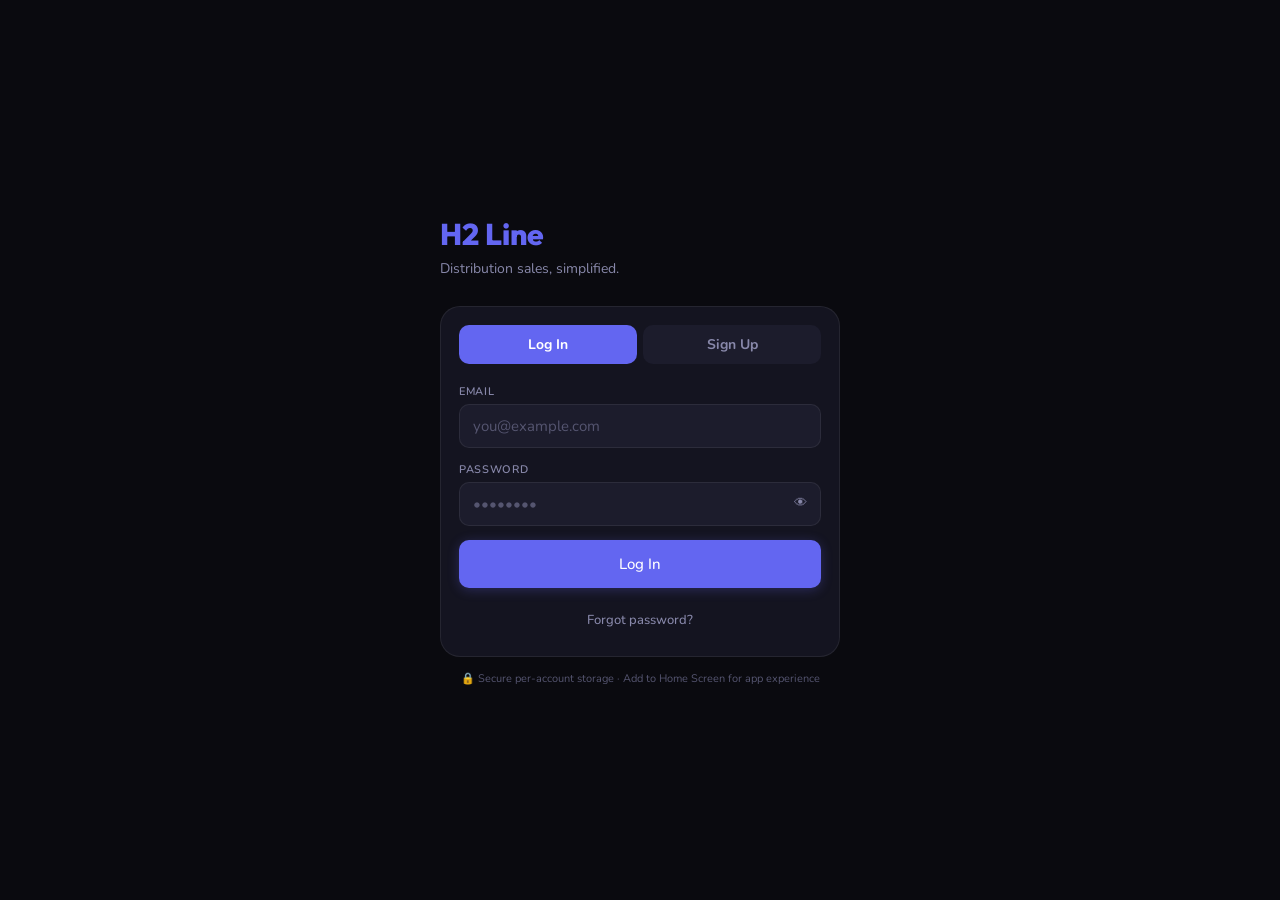
==== commit 88cabef4: "Add files via upload" ====
--- a/H2Line 2.html
+++ b/H2Line 2.html
@@ -1,4 +1,3 @@
-<!DOCTYPE html>
 <html lang="en">
 <head>
 <meta charset="UTF-8">
@@ -9,7 +8,7 @@
 <meta name="theme-color" content="#0A0A0F">
 <title>H2 Line</title>
 <link rel="apple-touch-icon" href="data:image/svg+xml,<svg xmlns='http://www.w3.org/2000/svg' viewBox='0 0 180 180'><rect width='180' height='180' rx='38' fill='%236366F1'/><text y='125' x='90' text-anchor='middle' font-size='96' font-family='system-ui' font-weight='800' fill='white'>H</text></svg>">
-<link rel="stylesheet" href="https://fonts.googleapis.com/css2?family=Syne:wght@400;600;700;800&family=DM+Sans:wght@300;400;500;600&display=swap">
+<link rel="stylesheet" href="https://fonts.googleapis.com/css2?family=Outfit:wght@300;400;500;600;700;800&family=Nunito:wght@300;400;500;600;700;800&display=swap">
 <style>
 *,*::before,*::after{box-sizing:border-box;margin:0;padding:0}
 :root{
@@ -26,9 +25,9 @@
 }
 .dark{--bg:#0A0A0F;--s:#141420;--s2:#1C1C2C;--s3:#252535;--b:rgba(255,255,255,.07);--t:#F0F0FF;--t2:#8888AA;--t3:#555570;--nav:rgba(12,12,20,.96)}
 .light{--bg:#F4F4F8;--s:#FFFFFF;--s2:#F0F0F6;--s3:#E6E6F0;--b:rgba(0,0,0,.07);--t:#0A0A12;--t2:#6B6B80;--t3:#9999AA;--nav:rgba(255,255,255,.96)}
-body{font-family:'DM Sans',sans-serif;background:var(--bg);color:var(--t);-webkit-font-smoothing:antialiased;overflow-x:hidden}
-h1,h2,h3,h4{font-family:'Syne',sans-serif}
-input,select,textarea,button{font-family:'DM Sans',sans-serif}
+body{font-family:'Nunito',sans-serif;background:var(--bg);color:var(--t);-webkit-font-smoothing:antialiased;overflow-x:hidden}
+h1,h2,h3,h4{font-family:'Outfit',sans-serif}
+input,select,textarea,button{font-family:'Nunito',sans-serif}
 ::-webkit-scrollbar{width:3px;height:3px}
 ::-webkit-scrollbar-thumb{background:var(--s3);border-radius:99px}
 @keyframes fadeUp{from{opacity:0;transform:translateY(8px)}to{opacity:1;transform:translateY(0)}}
@@ -85,7 +84,7 @@
 .kgrid{display:grid;grid-template-columns:1fr 1fr;gap:10px}
 .kcard{background:var(--s);border:1px solid var(--b);border-radius:var(--rm);padding:14px}
 .klbl{font-size:10px;font-weight:700;color:var(--t3);letter-spacing:.07em;text-transform:uppercase;margin-bottom:5px}
-.kval{font-family:'Syne',sans-serif;font-size:22px;font-weight:800;line-height:1}
+.kval{font-family:'Outfit',sans-serif;font-size:22px;font-weight:800;line-height:1}
 .ksub{font-size:11px;color:var(--t2);margin-top:3px}
 .tw{overflow-x:auto;-webkit-overflow-scrolling:touch;border-radius:var(--rm);border:1px solid var(--b)}
 .dt{width:100%;border-collapse:collapse;font-size:12px}
@@ -98,7 +97,7 @@
 .mov{position:fixed;inset:0;background:rgba(0,0,0,.65);z-index:500;display:flex;align-items:flex-end;justify-content:center;backdrop-filter:blur(5px);-webkit-backdrop-filter:blur(5px)}
 .msh{background:var(--s);border-radius:24px 24px 0 0;width:100%;max-width:640px;max-height:93vh;overflow-y:auto;-webkit-overflow-scrolling:touch;padding:6px 18px calc(28px + var(--safe));animation:slideUp .3s ease}
 .mhan{width:34px;height:4px;background:var(--s3);border-radius:99px;margin:8px auto 14px}
-.mtit{font-family:'Syne',sans-serif;font-size:20px;font-weight:800;margin-bottom:18px}
+.mtit{font-family:'Outfit',sans-serif;font-size:20px;font-weight:800;margin-bottom:18px}
 .acw{position:relative}
 .acd{position:absolute;top:calc(100% + 4px);left:0;right:0;background:var(--s);border:1.5px solid var(--b);border-radius:var(--rs);z-index:400;max-height:180px;overflow-y:auto;box-shadow:0 8px 32px rgba(0,0,0,.18);display:none}
 .aci{padding:10px 13px;cursor:pointer;font-size:14px;transition:background var(--tr)}
@@ -108,11 +107,11 @@
 .srchin{padding-left:34px !important}
 .empty{display:flex;flex-direction:column;align-items:center;justify-content:center;padding:44px 20px;gap:10px;text-align:center}
 .eico{font-size:38px;opacity:.35}
-.etit{font-family:'Syne',sans-serif;font-size:17px;font-weight:700}
+.etit{font-family:'Outfit',sans-serif;font-size:17px;font-weight:700}
 .esub{font-size:13px;color:var(--t2);max-width:220px}
 .authbg{min-height:100vh;display:flex;align-items:center;justify-content:center;padding:24px;background:var(--bg)}
 .sh{display:flex;align-items:center;justify-content:space-between;margin-bottom:12px}
-.st{font-family:'Syne',sans-serif;font-size:15px;font-weight:700}
+.st{font-family:'Outfit',sans-serif;font-size:15px;font-weight:700}
 .li{display:flex;align-items:center;gap:11px;padding:11px 0;border-bottom:1px solid var(--b)}
 .li:last-child{border-bottom:none}
 .lav{width:38px;height:38px;border-radius:var(--rs);background:var(--as);display:flex;align-items:center;justify-content:center;font-size:15px;flex-shrink:0}
@@ -157,7 +156,13 @@
   get: (k, d=null) => { try { const v=localStorage.getItem(k); return v?JSON.parse(v):d; } catch { return d; } },
   set: (k, v) => { try { localStorage.setItem(k,JSON.stringify(v)); } catch {} }
 };
-const money = n => '\u20b9' + Number(n||0).toLocaleString('en-IN',{minimumFractionDigits:2,maximumFractionDigits:2});
+const money = (n, currency) => {
+  const code = String(currency || STATE?.currency || db.get('currency','MVR') || 'MVR').toUpperCase();
+  const v = Number(n || 0);
+  if (code === 'MVR') return 'Rf ' + v.toLocaleString('en-IN', { minimumFractionDigits: 2, maximumFractionDigits: 2 });
+  try { return new Intl.NumberFormat('en', { style: 'currency', currency: code, currencyDisplay: 'symbol', minimumFractionDigits: 2, maximumFractionDigits: 2 }).format(v); }
+  catch { return code + ' ' + v.toLocaleString('en-IN', { minimumFractionDigits: 2, maximumFractionDigits: 2 }); }
+};
 const fmt2 = n => Number(n||0).toFixed(2);
 const GST_RATE = 8;
 
@@ -189,9 +194,23 @@
 }
 
 // Price tier helpers
-function calcTiers(unitPrice) {
-  const u = parseFloat(unitPrice)||0;
-  return { unit:u, halfDozen:+(u*6*0.97).toFixed(2), casePrice:+(u*12*0.94).toFixed(2) };
+function calcTiers(input) {
+  // FIXED: Unit price alone → NO auto-calc for half/case
+  // Case price given → half = case/2 if not explicitly set
+  if (input && typeof input === 'object') {
+    const u = parseFloat(input.unitPrice) || 0;
+    const cRaw = (input.casePrice !== undefined && input.casePrice !== null && String(input.casePrice).trim() !== '') ? parseFloat(input.casePrice) : null;
+    const hRaw = (input.halfPrice !== undefined && input.halfPrice !== null && String(input.halfPrice).trim() !== '') ? parseFloat(input.halfPrice) : null;
+    const c = cRaw || 0;
+    const h2 = hRaw !== null ? hRaw : (cRaw !== null && cRaw > 0 ? +(cRaw / 2).toFixed(2) : 0);
+    return { unit: u, halfDozen: h2, casePrice: c };
+  }
+  const u = parseFloat(input) || 0;
+  return { unit: u, halfDozen: 0, casePrice: 0 }; // NO auto-calc from unit alone
+}
+function getTierPrice(item, ptype) {
+  const tiers = calcTiers(item);
+  return ptype === 'halfDozen' ? tiers.halfDozen : ptype === 'casePrice' ? tiers.casePrice : tiers.unit;
 }
 function tierLabel(t) {
   if (t==='casePrice') return 'Case (12)';
@@ -241,6 +260,7 @@
   sales: db.get('sales', []),
   items: db.get('items', []),
   shops: db.get('shops', []),
+  currency: db.get('currency', 'MVR'),
   modal: null,
   isViewer: false,
 };
@@ -252,6 +272,19 @@
   perms: {dashboard:true, sales:true, invoices:true, report:true, shops:false, items:false}
 });
 
+let itemsMassMode = false;
+let selectedItems = new Set();
+let shopsMassMode = false;
+let selectedShops = new Set();
+
+function setCurrency(code) {
+  const c = String(code || 'MVR').trim().toUpperCase();
+  STATE.currency = c || 'MVR';
+  db.set('currency', STATE.currency);
+  saveState();
+  render();
+}
+
 const FIREBASE_URL = 'https://h2line-share-default-rtdb.firebaseio.com';
 const VIEW_ID = new URLSearchParams(window.location.search).get('view');
 
@@ -259,6 +292,7 @@
   db.set('sales', STATE.sales);
   db.set('items', STATE.items);
   db.set('shops', STATE.shops);
+  db.set('currency', STATE.currency || 'MVR');
   db.set('dark', STATE.dark);
   autoSync();
 }
@@ -301,7 +335,7 @@
 let authMode = 'login';
 function renderAuth() {
   return '<div class="authbg"><div style="width:100%;max-width:400px" class="fu">' +
-    '<div style="font-family:Syne,sans-serif;font-size:30px;font-weight:800;color:var(--a);margin-bottom:6px">H2 Line</div>' +
+    '<div style="font-family:Outfit,sans-serif;font-size:30px;font-weight:800;color:var(--a);margin-bottom:6px">H2 Line</div>' +
     '<div style="font-size:14px;color:var(--t2);margin-bottom:28px">Distribution sales, simplified.</div>' +
     '<div class="card"><div style="display:flex;gap:6px;margin-bottom:20px">' +
     '<button id="tab-login" onclick="switchTab(\'login\')" style="flex:1;padding:10px;border-radius:var(--rs);border:none;cursor:pointer;font-weight:700;font-size:14px;background:var(--a);color:#fff">Log In</button>' +
@@ -373,7 +407,7 @@
   const shareBtn = STATE.isViewer ? '' : '<button class="btn bic" onclick="openShareModal()" style="' + (SHARE.enabled?'background:var(--as);color:var(--a)':'') + '" title="Share">\uD83D\uDD17</button>';
   const viewerBadge = STATE.isViewer ? '<div class="viewer-badge">\uD83D\uDC41 VIEWER</div>' : '';
   return '<div id="topbar">' +
-    '<div style="font-family:Syne,sans-serif;font-weight:800;font-size:18px;color:var(--a)">H2 Line</div>' +
+    '<div style="font-family:Outfit,sans-serif;font-weight:800;font-size:18px;color:var(--a)">H2 Line</div>' +
     '<div style="width:1px;height:14px;background:var(--b)"></div>' +
     '<div style="font-size:13px;color:var(--t2);font-weight:500;flex:1">' + (labels[STATE.page]||STATE.page) + '</div>' +
     shareBtn +
@@ -557,8 +591,8 @@
   const ptype = (document.getElementById('sd-ptype')||{}).value||'unit';
   if (item) {
     const cat = document.getElementById('sd-cat'); if(cat&&!cat.value) cat.value=item.category||'';
-    const tiers = calcTiers(item.unitPrice);
-    const up = document.getElementById('sd-uprice'); if(up) up.value=fmt2(tiers[ptype]||item.unitPrice);
+    const tiers = calcTiers(item);
+    const up = document.getElementById('sd-uprice'); if(up) up.value=fmt2(getTierPrice(item, ptype));
     const tb = document.getElementById('tier-box');
     if (tb) {
       tb.style.display='block';
@@ -578,7 +612,7 @@
   if (item) {
     const ptype = (document.getElementById('sd-ptype')||{}).value||'unit';
     const up = document.getElementById('sd-uprice');
-    if (up) up.value = fmt2(calcTiers(item.unitPrice)[ptype]||item.unitPrice);
+    if (up) up.value = fmt2(getTierPrice(item, ptype));
   }
   recalc();
 }
@@ -604,46 +638,58 @@
   if(!shopName||!itemName||!qty||!up) { showToast('\u26A0\uFE0F Fill: Shop, Item, Qty, Price'); return; }
   const lt=+(up*qty).toFixed(2);
   const g=calcGST(lt, gstInclusive);
-  const sale={id:uid(),date,shopName,area,invoiceId,itemName,category,priceType:ptype,quantity:qty,unitPrice:up,lineTotal:lt,gstInclusive,gstRate:GST_RATE,gstAmt:g.gst,finalTotal:g.total,paymentStatus,notes};
+  const sale={id:uid(),date,shopName,area,invoiceId,itemName,category,priceType:ptype,quantity:qty,unitPrice:up,lineTotal:lt,gstInclusive,gstRate:GST_RATE,gstAmt:g.gst,finalTotal:g.total,currency:STATE.currency||'MVR',paymentStatus,notes};
   STATE.sales.push(sale);
-  if(!STATE.items.find(i=>i.name.toLowerCase()===itemName.toLowerCase()))
-    STATE.items.push({id:uid(),name:itemName,category,unitPrice:ptype==='unit'?up:ptype==='halfDozen'?+(up/6).toFixed(2):+(up/12).toFixed(2)});
+  if(!STATE.items.find(i=>i.name.toLowerCase()===itemName.toLowerCase())) {
+    const base = ptype === 'unit' ? up : ptype === 'halfDozen' ? +(up / 6).toFixed(2) : +(up / 12).toFixed(2);
+    const tiers = calcTiers(base);
+    STATE.items.push({id:uid(),name:itemName,category,unitPrice:tiers.unit,halfPrice:tiers.halfDozen,casePrice:tiers.casePrice});
+  }
   if(!STATE.shops.find(s=>s.name.toLowerCase()===shopName.toLowerCase()))
     STATE.shops.push({id:uid(),name:shopName,area,owner:'',contact:'',priority:'Medium',notes:'',lastVisit:date});
   saveState(); showToast('\u2713 Sale saved!'); closeModal();
 }
 
 // ── SALES PAGE ────────────────────────────────────────────────────────────────
+function getVisibleSales() {
+  const srch = ((document.getElementById('s-srch') || {}).value || '').toLowerCase();
+  const stat = (document.getElementById('s-stat') || {}).value || '';
+  const sort = (document.getElementById('s-sort') || {}).value || 'date';
+  let rows = [...STATE.sales];
+  if (stat) rows = rows.filter(r => r.paymentStatus === stat);
+  if (srch) rows = rows.filter(r => (r.shopName || '').toLowerCase().includes(srch) || (r.itemName || '').toLowerCase().includes(srch) || (r.invoiceId || '').toLowerCase().includes(srch));
+  rows.sort((a,b) => sort === 'date' ? new Date(b.date) - new Date(a.date) : (b.finalTotal || 0) - (a.finalTotal || 0));
+  return rows;
+}
 function renderSalesPage() {
-  const total=STATE.sales.reduce((a,r)=>a+r.finalTotal,0);
-  const paid=STATE.sales.filter(r=>r.paymentStatus==='Paid').reduce((a,r)=>a+r.finalTotal,0);
-  const pend=STATE.sales.filter(r=>r.paymentStatus==='Pending').reduce((a,r)=>a+r.finalTotal,0);
+  const total = STATE.sales.reduce((a,r) => a + (r.finalTotal || 0), 0);
+  const paid = STATE.sales.filter(r => r.paymentStatus === 'Paid').reduce((a,r) => a + (r.finalTotal || 0), 0);
+  const pend = STATE.sales.filter(r => r.paymentStatus === 'Pending').reduce((a,r) => a + (r.finalTotal || 0), 0);
   return '<div class="fu">' +
     '<div style="margin-bottom:14px"><h1 style="font-size:22px;font-weight:800">Sales History</h1><div style="font-size:12px;color:var(--t2)">' + STATE.sales.length + ' records</div></div>' +
     '<div style="display:flex;gap:8px;margin-bottom:14px">' +
-    [['Total',total,'var(--a)'],['Paid',paid,'var(--ok)'],['Pending',pend,'var(--warn)']].map(([l,v,c]) =>
+    [['Total', total, 'var(--a)'], ['Paid', paid, 'var(--ok)'], ['Pending', pend, 'var(--warn)']].map(([l,v,c]) =>
       '<div style="flex:1;background:var(--s);border:1px solid var(--b);border-radius:var(--rs);padding:10px"><div style="font-size:9px;color:var(--t3);font-weight:700;text-transform:uppercase;letter-spacing:.06em">' + l + '</div><div style="font-size:13px;font-weight:700;color:' + c + ';margin-top:2px">' + money(v) + '</div></div>'
     ).join('') + '</div>' +
-    '<div style="display:flex;gap:8px;margin-bottom:12px;align-items:center">' +
-    '<div class="srchw" style="flex:1"><span class="srchi">' + IC.srch + '</span><input id="s-srch" class="inp srchin" placeholder="Search\u2026" style="height:38px;font-size:13px" oninput="filterSales()"></div>' +
-    '<select id="s-stat" class="inp" style="height:38px;font-size:12px;padding:0 10px;width:auto" onchange="filterSales()"><option value="">All</option><option>Paid</option><option>Pending</option><option>Partial</option></select>' +
-    '<select id="s-sort" class="inp" style="height:38px;font-size:12px;padding:0 10px;width:auto" onchange="filterSales()"><option value="date">Date</option><option value="total">Amount</option></select>' +
+    '<div style="display:flex;gap:8px;margin-bottom:10px;align-items:center;flex-wrap:wrap">' +
+      '<div class="srchw" style="flex:1;min-width:180px"><span class="srchi">' + IC.srch + '</span><input id="s-srch" class="inp srchin" placeholder="Search…" style="height:38px;font-size:13px" oninput="filterSales()"></div>' +
+      '<select id="s-stat" class="inp" style="height:38px;font-size:12px;padding:0 10px;width:auto" onchange="filterSales()"><option value="">All</option><option>Paid</option><option>Pending</option><option>Partial</option></select>' +
+      '<select id="s-sort" class="inp" style="height:38px;font-size:12px;padding:0 10px;width:auto" onchange="filterSales()"><option value="date">Date</option><option value="total">Amount</option></select>' +
+      '<button class="btn bs" style="height:38px;padding:0 12px;font-size:12px" onclick="toggleSalesMassMode()">' + (salesMassMode ? 'Exit Mass Delete' : 'Mass Delete') + '</button>' +
+      (salesMassMode ? '<button class="btn bs" style="height:38px;padding:0 12px;font-size:12px" onclick="selectAllVisibleSales()">Select All</button><button class="btn bs" style="height:38px;padding:0 12px;font-size:12px" onclick="clearSaleSelection()">Clear</button><button class="btn bd" style="height:38px;padding:0 12px;font-size:12px" onclick="deleteSelectedSales()">Delete Selected (' + selectedSales.size + ')</button>' : '') +
     '</div><div id="sales-tbl"></div></div>';
 }
 function bindSales() { filterSales(); }
 function filterSales() {
-  const srch=((document.getElementById('s-srch')||{}).value||'').toLowerCase();
-  const stat=(document.getElementById('s-stat')||{}).value||'';
-  const sort=(document.getElementById('s-sort')||{}).value||'date';
-  let rows=[...STATE.sales];
-  if(stat) rows=rows.filter(r=>r.paymentStatus===stat);
-  if(srch) rows=rows.filter(r=>r.shopName.toLowerCase().includes(srch)||r.itemName.toLowerCase().includes(srch));
-  rows.sort((a,b)=>sort==='date'?new Date(b.date)-new Date(a.date):b.finalTotal-a.finalTotal);
-  const tbl=document.getElementById('sales-tbl');
-  if(!tbl) return;
-  if(!rows.length){tbl.innerHTML='<div class="empty"><div class="eico">\uD83D\uDD0D</div><div class="etit">No results</div></div>';return;}
-  tbl.innerHTML='<div class="tw"><table class="dt"><thead><tr><th>Date</th><th>Shop</th><th>Item</th><th>Type</th><th class="nr">Total</th><th>GST</th><th>Status</th><th></th></tr></thead><tbody>' +
-    rows.map(r => '<tr>' +
+  const rows = getVisibleSales();
+  const tbl = document.getElementById('sales-tbl');
+  if (!tbl) return;
+  if (!rows.length) { tbl.innerHTML = '<div class="empty"><div class="eico">🔍</div><div class="etit">No results</div></div>'; return; }
+  tbl.innerHTML = '<div class="tw"><table class="dt"><thead><tr>' +
+    (salesMassMode ? '<th style="width:34px"></th>' : '') +
+    '<th>Date</th><th>Shop</th><th>Item</th><th>Type</th><th class="nr">Total</th><th>GST</th><th>Status</th><th></th></tr></thead><tbody>' +
+    rows.map(r => '<tr' + (selectedSales.has(r.id) ? ' style="background:var(--as)"' : '') + '>' +
+      (salesMassMode ? '<td><input type="checkbox" ' + (selectedSales.has(r.id) ? 'checked' : '') + ' onchange="toggleSaleSelect(\'' + r.id + '\', this.checked)" style="width:18px;height:18px;accent-color:var(--a)"></td>' : '') +
       '<td style="white-space:nowrap;color:var(--t2);font-size:11px">' + r.date + '</td>' +
       '<td><div style="font-weight:600;font-size:12px">' + r.shopName + '</div><div style="font-size:10px;color:var(--t3)">' + (r.area||'') + '</div></td>' +
       '<td><div style="font-size:12px">' + r.itemName + '</div><div style="font-size:10px;color:var(--t3)">' + (r.category||'') + '</div></td>' +
@@ -652,16 +698,45 @@
       '<td><span class="badge bgst" style="font-size:9px">' + (r.gstInclusive?'Incl.':'+ 8%') + '</span></td>' +
       '<td><span class="badge ' + (r.paymentStatus==='Paid'?'bpaid':r.paymentStatus==='Partial'?'bpart':'bpend') + '">' + r.paymentStatus + '</span></td>' +
       '<td><div style="display:flex;gap:4px">' +
-        (r.paymentStatus!=='Paid'?'<button class="btn bic" style="width:28px;height:28px;background:var(--oks);color:var(--ok)" onclick="markPaid(\'' + r.id + '\')">' + IC.chk + '</button>':'') +
+        (r.paymentStatus!=='Paid' ? '<button class="btn bic" style="width:28px;height:28px;background:var(--oks);color:var(--ok)" onclick="markPaid(\'' + r.id + '\')">' + IC.chk + '</button>' : '') +
         '<button class="btn bic" style="width:28px;height:28px;background:var(--errs);color:var(--err)" onclick="delSale(\'' + r.id + '\')">' + IC.trash + '</button>' +
       '</div></td></tr>'
     ).join('') + '</tbody></table></div>';
 }
-function markPaid(id) { STATE.sales=STATE.sales.map(s=>s.id===id?{...s,paymentStatus:'Paid'}:s); saveState(); showToast('\u2713 Marked Paid'); render(); }
-function delSale(id) { if(confirm('Delete this sale?')) { STATE.sales=STATE.sales.filter(s=>s.id!==id); saveState(); showToast('Deleted'); render(); } }
+function toggleSalesMassMode() {
+  salesMassMode = !salesMassMode;
+  selectedSales.clear();
+  render();
+}
+function toggleSaleSelect(id, checked) {
+  if (checked) selectedSales.add(id);
+  else selectedSales.delete(id);
+  filterSales();
+}
+function selectAllVisibleSales() {
+  getVisibleSales().forEach(r => selectedSales.add(r.id));
+  filterSales();
+}
+function clearSaleSelection() {
+  selectedSales.clear();
+  filterSales();
+}
+function deleteSelectedSales() {
+  if (!selectedSales.size) { showToast('Nothing selected'); return; }
+  if (!confirm('Delete ' + selectedSales.size + ' selected entries?')) return;
+  STATE.sales = STATE.sales.filter(s => !selectedSales.has(s.id));
+  selectedSales.clear();
+  saveState();
+  showToast('Deleted selected');
+  render();
+}
+function markPaid(id) { STATE.sales = STATE.sales.map(s => s.id===id ? {...s, paymentStatus:'Paid'} : s); saveState(); showToast('✓ Marked Paid'); render(); }
+function delSale(id) { if(confirm('Delete this sale?')) { STATE.sales = STATE.sales.filter(s=>s.id!==id); saveState(); showToast('Deleted'); render(); } }
 
 // ── INVOICES ──────────────────────────────────────────────────────────────────
 let invDetail = null;
+let salesMassMode = false;
+let selectedSales = new Set();
 function renderInvoices() {
   const imap = {};
   STATE.sales.forEach(s => {
@@ -756,35 +831,64 @@
     '<div style="display:flex;justify-content:space-between;font-size:12px;color:var(--t2)"><span>Subtotal (ex-GST)</span><span>' + money(wd.reduce((a,r)=>a+(r.gstInclusive?r.finalTotal/1.08:(r.lineTotal||0)),0)) + '</span></div>' +
     '<div style="display:flex;justify-content:space-between;font-size:12px;color:var(--gst)"><span>GST @ 8%</span><span>' + money(wGST) + '</span></div>' +
     '<div style="height:1px;background:var(--b)"></div>' +
-    '<div style="display:flex;justify-content:space-between;font-family:Syne,sans-serif;font-weight:800;font-size:16px"><span>Week Total</span><span style="color:var(--a)">' + money(wTot) + '</span></div></div>'
+    '<div style="display:flex;justify-content:space-between;font-family:Outfit,sans-serif;font-weight:800;font-size:16px"><span>Week Total</span><span style="color:var(--a)">' + money(wTot) + '</span></div></div>'
     : '<div class="empty"><div class="eico">\uD83D\uDCCA</div><div class="etit">No data this week</div></div>') + '</div>';
 }
 
 // ── SHOPS ─────────────────────────────────────────────────────────────────────
+
 function renderShops() {
-  return '<div class="fu"><div style="display:flex;justify-content:space-between;align-items:center;margin-bottom:14px">' +
+  return '<div class="fu"><div style="display:flex;justify-content:space-between;align-items:flex-start;margin-bottom:14px;gap:10px">' +
     '<div><h1 style="font-size:22px;font-weight:800">Shops</h1><div style="font-size:12px;color:var(--t2)">' + STATE.shops.length + ' shops</div></div>' +
-    '<button class="btn bp" style="padding:10px 14px;font-size:13px" onclick="openShopModal(null)">' + IC.plus + ' Add</button></div>' +
-    '<div class="srchw" style="margin-bottom:12px"><span class="srchi">' + IC.srch + '</span><input id="sh-srch" class="inp srchin" placeholder="Search shops\u2026" style="height:38px;font-size:13px" oninput="filterShops()"></div>' +
+    '<div style="display:flex;flex-wrap:wrap;gap:8px;justify-content:flex-end">' +
+      '<button class="btn bs" style="padding:10px 12px;font-size:12px" onclick="toggleShopsMassMode()">' + (shopsMassMode ? 'Exit Mass Delete' : 'Mass Delete') + '</button>' +
+      (shopsMassMode ? '<button class="btn bs" style="padding:10px 12px;font-size:12px" onclick="selectAllVisibleShops()">Select All</button><button class="btn bs" style="padding:10px 12px;font-size:12px" onclick="clearShopSelection()">Clear</button><button class="btn bd" style="padding:10px 12px;font-size:12px" onclick="deleteSelectedShops()">Delete Selected (' + selectedShops.size + ')</button><button class="btn bd" style="padding:10px 12px;font-size:12px" onclick="deleteAllShops()">Delete All</button>' : '') +
+      '<button class="btn bp" style="padding:10px 14px;font-size:13px" onclick="openShopModal(null)">' + IC.plus + ' Add</button></div></div>' +
+    '<div class="srchw" style="margin-bottom:12px"><span class="srchi">' + IC.srch + '</span><input id="sh-srch" class="inp srchin" placeholder="Search shops…" style="height:38px;font-size:13px" oninput="filterShops()"></div>' +
     '<div id="shops-list"></div></div>';
 }
 function bindShops() { filterShops(); }
+function getVisibleShops() {
+  const srch = ((document.getElementById('sh-srch')||{}).value||'').toLowerCase();
+  return STATE.shops.filter(s=>!srch||s.name.toLowerCase().includes(srch)||(s.area||'').toLowerCase().includes(srch)||(s.owner||'').toLowerCase().includes(srch));
+}
+function toggleShopsMassMode() { shopsMassMode = !shopsMassMode; selectedShops.clear(); filterShops(); }
+function toggleShopSelect(id, checked) { if (checked) selectedShops.add(id); else selectedShops.delete(id); filterShops(); }
+function selectAllVisibleShops() { getVisibleShops().forEach(s=>selectedShops.add(s.id)); filterShops(); }
+function clearShopSelection() { selectedShops.clear(); filterShops(); }
+function deleteSelectedShops() {
+  if (!selectedShops.size) { showToast('Nothing selected'); return; }
+  if (!confirm('Delete ' + selectedShops.size + ' selected shops?')) return;
+  STATE.shops = STATE.shops.filter(s => !selectedShops.has(s.id));
+  selectedShops.clear();
+  saveState();
+  showToast('Deleted selected shops');
+  render();
+}
+function deleteAllShops() {
+  if (!confirm('Delete ALL shops?')) return;
+  STATE.shops = [];
+  selectedShops.clear();
+  saveState();
+  showToast('Deleted all shops');
+  render();
+}
 function filterShops() {
-  const srch = ((document.getElementById('sh-srch')||{}).value||'').toLowerCase();
-  const shops = STATE.shops.filter(s=>!srch||s.name.toLowerCase().includes(srch)||(s.area||'').toLowerCase().includes(srch));
+  const shops = getVisibleShops();
   const el = document.getElementById('shops-list'); if(!el) return;
-  if(!shops.length){el.innerHTML='<div class="empty"><div class="eico">\uD83C\uDFAA</div><div class="etit">No shops found</div></div>';return;}
+  if(!shops.length){el.innerHTML='<div class="empty"><div class="eico">🎪</div><div class="etit">No shops found</div></div>';return;}
   el.innerHTML = shops.map(shop => {
     const ss = STATE.sales.filter(r=>r.shopName===shop.name);
     const stot = ss.reduce((a,r)=>a+r.finalTotal,0);
     const spend = ss.filter(r=>r.paymentStatus==='Pending').reduce((a,r)=>a+r.finalTotal,0);
-    return '<div class="card csm chov" style="margin-bottom:10px">' +
+    return '<div class="card csm chov" style="margin-bottom:10px;position:relative' + (selectedShops.has(shop.id) ? ';background:var(--as)' : '') + '">' +
+      (shopsMassMode ? '<div style="position:absolute;top:12px;right:12px"><input type="checkbox" ' + (selectedShops.has(shop.id)?'checked':'') + ' onchange="toggleShopSelect(\'' + shop.id + '\',this.checked)"></div>' : '') +
       '<div style="display:flex;justify-content:space-between;align-items:flex-start">' +
       '<div style="flex:1"><div style="display:flex;align-items:center;gap:7px;margin-bottom:2px">' +
       '<div style="font-size:15px;font-weight:700">' + shop.name + '</div>' +
-      '<span class="badge ' + (shop.priority==='High'?'bpaid':shop.priority==='Medium'?'bpart':'') + '" style="font-size:9px">' + (shop.priority||'\u2014') + '</span></div>' +
-      '<div style="font-size:11px;color:var(--t2)">' + (shop.owner?shop.owner+' \u00b7 ':'') + (shop.area||'') + '</div>' +
-      (shop.contact?'<div style="font-size:11px;color:var(--t3)">\uD83D\uDCDE ' + shop.contact + '</div>':'') + '</div>' +
+      '<span class="badge ' + (shop.priority==='High'?'bpaid':shop.priority==='Medium'?'bpart':'') + '" style="font-size:9px">' + (shop.priority||'—') + '</span>' + (shop.type ? '<span class="tag" style="font-size:9px;margin-left:4px">' + shop.type + '</span>' : '') + '</div>' +
+      '<div style="font-size:11px;color:var(--t2)">' + (shop.owner?shop.owner+' · ':'') + (shop.area||'') + '</div>' +
+      (shop.contact?'<div style="font-size:11px;color:var(--t3)">📞 ' + shop.contact + '</div>':'') + '</div>' +
       '<div style="text-align:right;margin-left:12px"><div style="font-size:15px;font-weight:800;color:var(--a)">' + money(stot) + '</div>' +
       (spend>0?'<div style="font-size:10px;color:var(--warn)">' + money(spend) + ' due</div>':'') +
       '<div style="font-size:10px;color:var(--t3)">' + ss.length + ' orders</div></div></div>' +
@@ -813,46 +917,77 @@
 function saveShop(id) {
   const v = i => (document.getElementById(i)||{}).value||'';
   const name = v('sm-name'); if(!name){showToast('\u26A0\uFE0F Shop name required');return;}
-  const data = {name,owner:v('sm-owner'),contact:v('sm-contact'),area:v('sm-area'),priority:v('sm-priority')||'Medium',notes:v('sm-notes')};
+  const data = {name,owner:v('sm-owner'),contact:v('sm-contact'),area:v('sm-area'),type:v('sm-type')||'',priority:v('sm-priority')||'Medium',notes:v('sm-notes')};
   if(id) STATE.shops=STATE.shops.map(s=>s.id===id?{...s,...data}:s);
   else STATE.shops.push({id:uid(),...data,lastVisit:new Date().toISOString().split('T')[0]});
   saveState(); showToast('\u2713 Saved'); closeModal();
 }
 
 // ── ITEMS ─────────────────────────────────────────────────────────────────────
+
 function renderItems() {
   const cats = [...new Set(STATE.items.map(i=>i.category).filter(Boolean))];
-  return '<div class="fu"><div style="display:flex;justify-content:space-between;align-items:center;margin-bottom:14px">' +
+  return '<div class="fu"><div style="display:flex;justify-content:space-between;align-items:flex-start;margin-bottom:14px;gap:10px">' +
     '<div><h1 style="font-size:22px;font-weight:800">Items</h1><div style="font-size:12px;color:var(--t2)">' + STATE.items.length + ' products</div></div>' +
-    '<button class="btn bp" style="padding:10px 14px;font-size:13px" onclick="openItemModal(null)">' + IC.plus + ' Add</button></div>' +
-    '<div class="srchw" style="margin-bottom:10px"><span class="srchi">' + IC.srch + '</span><input id="it-srch" class="inp srchin" placeholder="Search items\u2026" style="height:38px;font-size:13px" oninput="filterItems()"></div>' +
+    '<div style="display:flex;flex-wrap:wrap;gap:8px;justify-content:flex-end">' +
+      '<button class="btn bs" style="padding:10px 12px;font-size:12px" onclick="toggleItemsMassMode()">' + (itemsMassMode ? 'Exit Mass Delete' : 'Mass Delete') + '</button>' +
+      (itemsMassMode ? '<button class="btn bs" style="padding:10px 12px;font-size:12px" onclick="selectAllVisibleItems()">Select All</button><button class="btn bs" style="padding:10px 12px;font-size:12px" onclick="clearItemSelection()">Clear</button><button class="btn bd" style="padding:10px 12px;font-size:12px" onclick="deleteSelectedItems()">Delete Selected (' + selectedItems.size + ')</button><button class="btn bd" style="padding:10px 12px;font-size:12px" onclick="deleteAllItems()">Delete All</button>' : '') +
+      '<button class="btn bp" style="padding:10px 14px;font-size:13px" onclick="openItemModal(null)">' + IC.plus + ' Add</button></div></div>' +
+    '<div class="srchw" style="margin-bottom:10px"><span class="srchi">' + IC.srch + '</span><input id="it-srch" class="inp srchin" placeholder="Search items…" style="height:38px;font-size:13px" oninput="filterItems()"></div>' +
     '<div style="display:flex;gap:6px;overflow-x:auto;padding-bottom:4px;margin-bottom:12px">' +
-    '<button class="chip on" id="cat-all" onclick="setCat(\'\')"">All</button>' +
-    cats.map(c=>'<button class="chip" id="cat-' + c.replace(/\s/g,'_') + '" onclick="setCat(\'' + c + '\')">' + c + '</button>').join('') + '</div>' +
+    '<button class="chip on" id="cat-all" onclick="setCat(\'\')">All</button>' +
+    cats.map(c=>'<button class="chip" id="cat-' + c.replace(/\s/g,'_') + '" onclick="setCat(\'' + c.replace(/'/g,'\\\'') + '\')">' + c + '</button>').join('') + '</div>' +
     '<input type="hidden" id="cat-filter" value=""><div id="items-list"></div></div>';
 }
 function bindItems() { filterItems(); }
 function setCat(c) {
   const el=document.getElementById('cat-filter'); if(el) el.value=c;
-  document.querySelectorAll('.chip').forEach(b=>b.classList.remove('on'));
+  document.querySelectorAll('#content .chip').forEach(b=>b.classList.remove('on'));
   const t=document.getElementById(c?'cat-'+c.replace(/\s/g,'_'):'cat-all'); if(t) t.classList.add('on');
   filterItems();
 }
-function filterItems() {
+function getVisibleItems() {
   const srch = ((document.getElementById('it-srch')||{}).value||'').toLowerCase();
   const cat = (document.getElementById('cat-filter')||{}).value||'';
-  const items = STATE.items.filter(i=>(!cat||i.category===cat)&&(!srch||i.name.toLowerCase().includes(srch)));
+  return STATE.items.filter(i=>(!cat||i.category===cat)&&(!srch||i.name.toLowerCase().includes(srch)));
+}
+function toggleItemsMassMode() { itemsMassMode = !itemsMassMode; selectedItems.clear(); filterItems(); }
+function toggleItemSelect(id, checked) { if (checked) selectedItems.add(id); else selectedItems.delete(id); filterItems(); }
+function selectAllVisibleItems() { getVisibleItems().forEach(i=>selectedItems.add(i.id)); filterItems(); }
+function clearItemSelection() { selectedItems.clear(); filterItems(); }
+function deleteSelectedItems() {
+  if (!selectedItems.size) { showToast('Nothing selected'); return; }
+  if (!confirm('Delete ' + selectedItems.size + ' selected items?')) return;
+  STATE.items = STATE.items.filter(i => !selectedItems.has(i.id));
+  selectedItems.clear();
+  saveState();
+  showToast('Deleted selected items');
+  render();
+}
+function deleteAllItems() {
+  if (!confirm('Delete ALL items?')) return;
+  STATE.items = [];
+  selectedItems.clear();
+  saveState();
+  showToast('Deleted all items');
+  render();
+}
+function filterItems() {
+  const items = getVisibleItems();
   const el=document.getElementById('items-list'); if(!el) return;
-  if(!items.length){el.innerHTML='<div class="empty"><div class="eico">\uD83D\uDCE6</div><div class="etit">No items</div><div class="esub">Items auto-save when you add sales</div></div>';return;}
-  el.innerHTML='<div class="tw"><table class="dt"><thead><tr><th>Item</th><th>Category</th><th class="nr">Unit</th><th class="nr">Half Doz.</th><th class="nr">Case</th><th></th></tr></thead><tbody>' +
+  if(!items.length){el.innerHTML='<div class="empty"><div class="eico">📦</div><div class="etit">No items</div><div class="esub">Items auto-save when you add sales</div></div>';return;}
+  el.innerHTML='<div class="tw"><table class="dt"><thead><tr>' +
+    (itemsMassMode ? '<th style="width:34px"></th>' : '') +
+    '<th>Item</th><th>Category</th><th class="nr">Unit</th><th class="nr">Half Doz.</th><th class="nr">Case</th><th></th></tr></thead><tbody>' +
     items.map(it => {
-      const tiers = calcTiers(it.unitPrice);
-      return '<tr>' +
+      const tiers = calcTiers(it);
+      return '<tr' + (selectedItems.has(it.id) ? ' style="background:var(--as)"' : '') + '>' +
+        (itemsMassMode ? '<td><input type="checkbox" ' + (selectedItems.has(it.id) ? 'checked' : '') + ' onchange="toggleItemSelect(\'' + it.id + '\',this.checked)"></td>' : '') +
         '<td style="font-weight:600;font-size:13px">' + it.name + '</td>' +
-        '<td><span class="tag">' + (it.category||'\u2014') + '</span></td>' +
-        '<td class="nr" style="font-weight:700">' + money(tiers.unit) + '</td>' +
-        '<td class="nr" style="color:var(--half);font-weight:600">' + money(tiers.halfDozen) + '<div style="font-size:9px;color:var(--t3)">for 6</div></td>' +
-        '<td class="nr" style="color:var(--case);font-weight:600">' + money(tiers.casePrice) + '<div style="font-size:9px;color:var(--t3)">for 12</div></td>' +
+        '<td><span class="tag">' + (it.category||'—') + '</span></td>' +
+        '<td class="nr" style="font-weight:700">' + (tiers.unit > 0 ? money(tiers.unit) : '<span style="color:var(--t3)">\u2014</span>') + '</td>' +
+        '<td class="nr" style="color:var(--half);font-weight:600">' + (tiers.halfDozen > 0 ? money(tiers.halfDozen)+'<div style="font-size:9px;color:var(--t3)">for 6</div>' : '<span style="color:var(--t3)">\u2014</span>') + '</td>' +
+        '<td class="nr" style="color:var(--case);font-weight:600">' + (tiers.casePrice > 0 ? money(tiers.casePrice)+'<div style="font-size:9px;color:var(--t3)">for 12</div>' : '<span style="color:var(--t3)">\u2014</span>') + '</td>' +
         '<td><div style="display:flex;gap:4px">' +
         '<button class="btn bic" style="width:28px;height:28px" onclick="openItemModal(\'' + it.id + '\')">' + IC.edit + '</button>' +
         '<button class="btn bic" style="width:28px;height:28px;background:var(--errs);color:var(--err)" onclick="delItem(\'' + it.id + '\')">' + IC.trash + '</button>' +
@@ -863,41 +998,169 @@
 function delItem(id) { if(confirm('Remove item?')){STATE.items=STATE.items.filter(i=>i.id!==id);saveState();showToast('Removed');render();} }
 function renderItemModal(id) {
   const item = id ? STATE.items.find(i=>i.id===id) : null;
-  const tiers = item ? calcTiers(item.unitPrice) : {unit:0,halfDozen:0,casePrice:0};
-  const v = k => item ? (item[k]||'') : '';
+  const tiers = item ? calcTiers(item) : {unit:0,halfDozen:0,casePrice:0};
+  const v = k => item ? (item[k] ?? '') : '';
   return '<div class="mhan"></div><div class="mtit">' + (item?'Edit Item':'Add Item') + '</div><div class="fg">' +
     '<div class="iw"><label class="il">Item Name *</label><input id="im-name" class="inp" value="' + v('name') + '" placeholder="e.g. Fresh Milk 1L"></div>' +
-    '<div class="fr"><div class="iw"><label class="il">Category</label><input id="im-cat" class="inp" value="' + v('category') + '" placeholder="e.g. Dairy"></div>' +
-    '<div class="iw"><label class="il">Unit Price *</label><input id="im-price" class="inp" type="number" step="0.01" value="' + v('unitPrice') + '" placeholder="0.00" oninput="updateTiers()"></div></div>' +
-    '<div class="ptbox"><div style="font-size:11px;font-weight:700;color:var(--t2);margin-bottom:8px;text-transform:uppercase;letter-spacing:.05em">Auto-Calculated Price Tiers</div>' +
-    '<div class="ptrow"><span class="ptlbl">Unit Price</span><span class="ptval" id="imt-unit">' + money(tiers.unit) + '</span></div>' +
-    '<div class="ptrow"><span class="ptlbl" style="color:var(--half)">Half Dozen (6 units, 3% off)</span><span class="ptval" style="color:var(--half)" id="imt-half">' + money(tiers.halfDozen) + '</span></div>' +
-    '<div class="ptrow"><span class="ptlbl" style="color:var(--case)">Case Price (12 units, 6% off)</span><span class="ptval" style="color:var(--case)" id="imt-case">' + money(tiers.casePrice) + '</span></div>' +
-    '<div style="margin-top:8px;font-size:10px;color:var(--t3)">Tiers calculated automatically. Override in the sale form.</div></div>' +
+    '<div class="iw"><label class="il">Category</label><input id="im-cat" class="inp" value="' + v('category') + '" placeholder="e.g. Dairy"></div>' +
+    '<div class="ptbox">' +
+      '<div style="font-size:11px;font-weight:700;color:var(--t2);margin-bottom:8px;text-transform:uppercase;letter-spacing:.05em">Price Tiers</div>' +
+      '<div class="iw" style="margin-bottom:10px"><label class="il">Unit Price (per single item — leave blank if only case pricing)</label><input id="im-unit" class="inp" type="number" step="0.01" value="' + (item && item.unitPrice > 0 ? item.unitPrice : '') + '" placeholder="Blank = no unit price" oninput="updateTiers()"></div>' +
+      '<div class="fr">' +
+        '<div class="iw"><label class="il" style="color:var(--half)">Half Case (6) — auto from Case÷2</label><input id="im-half" class="inp" type="number" step="0.01" value="' + (item && item.halfPrice > 0 ? item.halfPrice : '') + '" placeholder="Auto: Case ÷ 2" oninput="updateTiers()"></div>' +
+        '<div class="iw"><label class="il" style="color:var(--case)">Case Price (12) — from Lotus invoice</label><input id="im-case" class="inp" type="number" step="0.01" value="' + (item && item.casePrice > 0 ? item.casePrice : '') + '" placeholder="From Lotus invoice" oninput="autoFillHalf()"></div>' +
+      '</div>' +
+      '<div style="margin-top:10px;font-size:10px;color:var(--t3)">Edit all three prices separately. Leave half/case blank if you want auto-fill from the unit price.</div>' +
+      '<div style="margin-top:10px;font-size:11px;font-weight:700;color:var(--t2);text-transform:uppercase;letter-spacing:.05em">Preview</div>' +
+      '<div class="ptrow"><span class="ptlbl">Unit</span><span class="ptval" id="imt-unit">' + money(tiers.unit) + '</span></div>' +
+      '<div class="ptrow"><span class="ptlbl" style="color:var(--half)">Half Case</span><span class="ptval" style="color:var(--half)" id="imt-half">' + money(tiers.halfDozen) + '</span></div>' +
+      '<div class="ptrow"><span class="ptlbl" style="color:var(--case)">Case</span><span class="ptval" style="color:var(--case)" id="imt-case">' + money(tiers.casePrice) + '</span></div>' +
+    '</div>' +
     '<div style="display:flex;gap:10px"><button class="btn bs" style="flex:1;height:46px" onclick="closeModal()">Cancel</button>' +
     '<button class="btn bp" style="flex:2;height:46px" onclick="saveItem(\'' + (id||'') + '\')">' + (item?'Save Changes':'Add Item') + '</button></div></div>';
 }
+function autoFillHalf() {
+  const cv = parseFloat((document.getElementById('im-case')||{}).value)||0;
+  const hel = document.getElementById('im-half');
+  if (hel && !hel.value && cv > 0) hel.value = (cv/2).toFixed(2);
+  updateTiers();
+}
 function updateTiers() {
-  const up = parseFloat((document.getElementById('im-price')||{}).value)||0;
-  const t = calcTiers(up);
-  const u=document.getElementById('imt-unit'),h=document.getElementById('imt-half'),c=document.getElementById('imt-case');
-  if(u) u.textContent=money(t.unit); if(h) h.textContent=money(t.halfDozen); if(c) c.textContent=money(t.casePrice);
+  const uv = parseFloat((document.getElementById('im-unit')||{}).value)||0;
+  const hv = parseFloat((document.getElementById('im-half')||{}).value)||0;
+  const cv = parseFloat((document.getElementById('im-case')||{}).value)||0;
+  const eu=document.getElementById('imt-unit'),eh=document.getElementById('imt-half'),ec=document.getElementById('imt-case');
+  if(eu) eu.textContent = uv > 0 ? money(uv) : '\u2014';
+  if(eh) eh.textContent = hv > 0 ? money(hv) : (cv > 0 ? money(+(cv/2).toFixed(2)) : '\u2014');
+  if(ec) ec.textContent = cv > 0 ? money(cv) : '\u2014';
 }
 function saveItem(id) {
   const v = i => (document.getElementById(i)||{}).value||'';
-  const name=v('im-name'); if(!name){showToast('\u26A0\uFE0F Item name required');return;}
-  const cat=v('im-cat'), price=parseFloat(v('im-price'))||0;
-  if(id) STATE.items=STATE.items.map(i=>i.id===id?{...i,name,category:cat,unitPrice:price}:i);
+  const name = v('im-name').trim(); if(!name){showToast('\u26A0\uFE0F Item name required');return;}
+  const cat = v('im-cat').trim();
+  const unit = parseFloat(v('im-unit')) || 0;
+  const casePrice = parseFloat(v('im-case')) || 0;
+  const halfRaw = v('im-half').trim();
+  // half: explicit value, or case/2 if case given, or 0 — NEVER auto from unit
+  const half = halfRaw !== '' ? (parseFloat(halfRaw) || 0) : (casePrice > 0 ? +(casePrice / 2).toFixed(2) : 0);
+  if(id) STATE.items=STATE.items.map(i=>i.id===id?{...i,name,category:cat,unitPrice:unit,halfPrice:half,casePrice:casePrice}:i);
   else {
-    if(STATE.items.find(i=>i.name.toLowerCase()===name.toLowerCase())){showToast('\u26A0\uFE0F Already exists');return;}
-    STATE.items.push({id:uid(),name,category:cat,unitPrice:price});
+    if(STATE.items.find(i=>i.name.toLowerCase()===name.toLowerCase())){showToast('⚠️ Already exists');return;}
+    STATE.items.push({id:uid(),name,category:cat,unitPrice:unit,halfPrice:half,casePrice:casePrice});
   }
-  saveState(); showToast('\u2713 Saved'); closeModal();
+  saveState(); showToast('✓ Saved'); closeModal();
 }
 
 // ── IMPORT/EXPORT ─────────────────────────────────────────────────────────────
+
+// ── LOTUS FIHAARA IMPORTER ─────────────────────────────────────────────────
+// Lotus invoice: Item#, Name, Attribute, Size, Qty (e.g "1 Case (12's)"), blank, Price, ExtPrice, Tax
+// IMPORTANT: "Price" = case price or half dozen price — NOT unit price
+// GST 8% is EXCLUSIVE (shown separately at bottom of Lotus invoice)
+function parseLotusText(text) {
+  const lines = text.split('\n').map(l=>l.trim()).filter(l=>l&&/^\d{3,5}[,\t ]/.test(l));
+  return lines.map(line=>{
+    let parts = line.includes(',') ? line.split(',').map(s=>s.trim().replace(/^"|"$/g,'')) : line.split(/\t| {2,}/).map(s=>s.trim());
+    if (parts.length < 6) return null;
+    const itemNum=parts[0], itemName=(parts[1]||''), attribute=(parts[2]||''), size=(parts[3]||''), qtyStr=(parts[4]||'');
+    const priceStr=parts[parts.length-3]||parts[6]||'', extStr=parts[parts.length-2]||parts[7]||'';
+    const ql=qtyStr.toLowerCase();
+    let priceType='casePrice';
+    if(ql.includes('half')||ql.includes("6's")||ql.includes('half dozen')) priceType='halfDozen';
+    const qtyMatch=qtyStr.match(/^(\d+(?:\.\d+)?)/);
+    const qtyOrdered=qtyMatch?parseFloat(qtyMatch[1]):1;
+    const priceNum=parseFloat(priceStr.replace(/[^\d.]/g,''))||0;
+    const extNum=parseFloat(extStr.replace(/[^\d.]/g,''))||0;
+    const fullName=(itemName+(attribute?' '+attribute:'')).trim();
+    if(!fullName||!priceNum) return null;
+    return{itemNum,itemName:fullName,size,qtyStr,qtyOrdered,priceType,priceNum,extNum};
+  }).filter(Boolean);
+}
+function parseLotusFile(input){
+  const file=input.files[0];if(!file)return;
+  const reader=new FileReader();
+  reader.onload=ev=>{const ta=document.getElementById('lotus-paste');if(ta)ta.value=ev.target.result||'';showToast('\u2713 File loaded \u2014 tap Preview');};
+  reader.readAsText(file);
+}
+function previewLotus(){
+  const text=(document.getElementById('lotus-paste')||{}).value||'';
+  const shopName=(document.getElementById('lotus-shop')||{}).value||'';
+  const area=(document.getElementById('lotus-area')||{}).value||'';
+  const date=(document.getElementById('lotus-date')||{}).value||new Date().toISOString().split('T')[0];
+  const invId=(document.getElementById('lotus-invid')||{}).value||'';
+  if(!text.trim()){showToast('\u26A0\uFE0F Paste rows first');return;}
+  if(!shopName){showToast('\u26A0\uFE0F Enter shop name (Bill To)');return;}
+  const rows=parseLotusText(text);
+  if(!rows.length){showToast('\u26A0\uFE0F No valid rows. Rows should start with item numbers e.g. 2001, 2002');return;}
+  const sub=rows.reduce((a,r)=>a+(r.extNum||+(r.priceNum*r.qtyOrdered).toFixed(2)),0);
+  const gst=+(sub*0.08).toFixed(2),tot=+(sub+gst).toFixed(2);
+  const prev=document.getElementById('lotus-preview');if(!prev)return;
+  prev.innerHTML='<div style="margin-top:14px">'+
+  '<div style="font-size:12px;font-weight:700;color:var(--lotus);margin-bottom:8px;text-transform:uppercase">'+rows.length+' line items found:</div>'+
+  '<div class="tw"><table class="dt"><thead><tr><th>#</th><th>Item</th><th>Pack Type</th><th class="nr">Qty</th><th class="nr">Pack Price</th><th class="nr">Ext Price</th></tr></thead><tbody>'+
+  rows.map(r=>'<tr><td style="font-size:10px;color:var(--t3)">'+r.itemNum+'</td>'+
+  '<td><div style="font-weight:600;font-size:12px">'+r.itemName+'</div><div style="font-size:10px;color:var(--t3)">'+r.size+'</div></td>'+
+  '<td><span class="badge '+(r.priceType==='casePrice'?'bcase':'bhalf')+'">'+tierLabel(r.priceType)+'</span></td>'+
+  '<td class="nr">'+r.qtyOrdered+'</td><td class="nr">'+money(r.priceNum)+'</td>'+
+  '<td class="nr" style="font-weight:700">'+money(r.extNum||+(r.priceNum*r.qtyOrdered).toFixed(2))+'</td></tr>').join('')+
+  '</tbody></table></div>'+
+  '<div style="background:var(--s2);border-radius:var(--rs);padding:12px;margin-top:10px;display:flex;flex-direction:column;gap:5px">'+
+  '<div class="gstrow"><span style="color:var(--t2)">Subtotal (ex-GST)</span><span>'+money(sub)+'</span></div>'+
+  '<div class="gstrow"><span style="color:var(--gst)">GST 8%</span><span>'+money(gst)+'</span></div>'+
+  '<div style="height:1px;background:var(--b)"></div>'+
+  '<div class="gstrow" style="font-weight:800;font-size:15px"><span>Receipt Total</span><span style="color:var(--lotus)">'+money(tot)+'</span></div></div>'+
+  '<button class="btn bsuc bw" style="margin-top:12px;height:48px;font-size:15px" onclick="doImportLotus()">\u2713 Import '+rows.length+' Items from Lotus</button></div>';
+  window.lotusPendingRows=rows;
+  window.lotusPendingMeta={shopName,area,date,invId,status:(document.getElementById('lotus-status')||{}).value||'Pending'};
+}
+function doImportLotus(){
+  const rows=window.lotusPendingRows,meta=window.lotusPendingMeta;
+  if(!rows||!rows.length||!meta){showToast('\u26A0\uFE0F Run Preview first');return;}
+  let imported=0,skipped=0;
+  rows.forEach(r=>{
+    const ext=r.extNum||+(r.priceNum*r.qtyOrdered).toFixed(2);
+    const gst=+(ext*0.08).toFixed(2),finalTotal=+(ext+gst).toFixed(2);
+    const sale={id:uid(),date:meta.date,shopName:meta.shopName,area:meta.area,invoiceId:meta.invId,
+      itemName:r.itemName,category:'',priceType:r.priceType,quantity:r.qtyOrdered,
+      unitPrice:r.priceNum,lineTotal:ext,gstInclusive:false,gstRate:GST_RATE,
+      gstAmt:gst,finalTotal,currency:STATE.currency||'MVR',paymentStatus:meta.status,notes:'Lotus import'};
+    const dup=STATE.sales.find(s=>s.date===meta.date&&s.shopName===meta.shopName&&s.invoiceId===meta.invId&&s.itemName===r.itemName&&s.quantity===r.qtyOrdered);
+    if(dup){skipped++;return;}
+    STATE.sales.push(sale);
+    const ex=STATE.items.find(i=>i.name.toLowerCase()===r.itemName.toLowerCase());
+    if(ex){if(r.priceType==='casePrice'){ex.casePrice=r.priceNum;if(!ex.halfPrice)ex.halfPrice=+(r.priceNum/2).toFixed(2);}else if(r.priceType==='halfDozen')ex.halfPrice=r.priceNum;}
+    else{const ni={id:uid(),name:r.itemName,category:'',unitPrice:0,halfPrice:0,casePrice:0};if(r.priceType==='casePrice'){ni.casePrice=r.priceNum;ni.halfPrice=+(r.priceNum/2).toFixed(2);}else if(r.priceType==='halfDozen')ni.halfPrice=r.priceNum;STATE.items.push(ni);}
+    if(!STATE.shops.find(s=>s.name.toLowerCase()===meta.shopName.toLowerCase()))
+      STATE.shops.push({id:uid(),name:meta.shopName,area:meta.area,owner:'',contact:'',type:'',priority:'Medium',notes:'',lastVisit:meta.date});
+    imported++;
+  });
+  saveState();window.lotusPendingRows=null;window.lotusPendingMeta=null;
+  const p=document.getElementById('lotus-preview');if(p)p.innerHTML='';
+  const ta=document.getElementById('lotus-paste');if(ta)ta.value='';
+  showToast('\u2713 Imported '+imported+' Lotus rows'+(skipped?' ('+skipped+' skipped)':'')+'!');render();
+}
 function renderImportExport() {
   return '<div class="fu"><div style="margin-bottom:18px"><h1 style="font-size:22px;font-weight:800">Import / Export</h1></div>' +
+    '<div class="card" style="margin-bottom:14px;border:1.5px solid var(--lotus)">' +
+    '<div style="display:flex;align-items:center;gap:10px;margin-bottom:10px">' +
+    '<div style="font-size:24px">\uD83C\uDF3F</div>' +
+    '<div><div style="font-family:Outfit,sans-serif;font-size:16px;font-weight:800;color:var(--lotus)">Lotus Fihaara Import</div>' +
+    '<div style="font-size:12px;color:var(--t2)">Import directly from Lotus quotation CSV/text</div></div></div>' +
+    '<div style="background:var(--lotuss,rgba(22,163,74,.12));border-radius:var(--rs);padding:10px 13px;font-size:12px;color:var(--lotus);margin-bottom:12px;line-height:1.6">' +
+    '\u26a0\ufe0f <strong>The Price column in Lotus = case price or half dozen price, NOT unit price.</strong> This importer handles that correctly.</div>' +
+    '<div style="display:flex;flex-direction:column;gap:10px">' +
+    '<label style="display:flex;align-items:center;gap:12px;padding:12px;background:var(--s2);border:2px dashed rgba(22,163,74,.5);border-radius:var(--rs);cursor:pointer">' +
+    '\uD83C\uDF3F <div><div style="font-weight:600;font-size:14px">Upload Lotus CSV / text file</div><div style="font-size:11px;color:var(--t2)">.csv or .txt</div></div>' +
+    '<input type="file" accept=".csv,.txt" style="display:none" onchange="parseLotusFile(this)"></label>' +
+    '<div class="iw"><label class="il">Or paste Lotus invoice rows</label>' +
+    '<textarea id="lotus-paste" class="inp" style="min-height:80px;font-size:12px;font-family:monospace" placeholder="2001,Antabax Shower Cream 250ml,Fresh,250ml,1 Case (12\'s),,Rf449.07,Rf449.07,T"></textarea></div>' +
+    '<div class="iw"><label class="il">Shop Name (Bill To) *</label><input id="lotus-shop" class="inp" placeholder="e.g. On The Way 1"></div>' +
+    '<div class="fr"><div class="iw"><label class="il">Area</label><input id="lotus-area" class="inp" placeholder="e.g. Firaavaru"></div>' +
+    '<div class="iw"><label class="il">Invoice Date</label><input id="lotus-date" class="inp" type="date" value="' + new Date().toISOString().split('T')[0] + '"></div></div>' +
+    '<div class="fr"><div class="iw"><label class="il">Invoice / Ref #</label><input id="lotus-invid" class="inp" placeholder="e.g. LFF/HELD"></div>' +
+    '<div class="iw"><label class="il">Payment Status</label><select id="lotus-status" class="inp"><option>Pending</option><option>Paid</option></select></div></div>' +
+    '<button style="background:rgba(22,163,74,.15);color:#16A34A;border:1.5px solid #16A34A;border-radius:var(--rs);padding:12px 20px;font-size:14px;font-weight:700;cursor:pointer;width:100%;height:46px" onclick="previewLotus()">\uD83D\uDD0D Preview Lotus Import</button>' +
+    '</div><div id="lotus-preview"></div></div>' +
     '<div class="card" style="margin-bottom:14px"><div class="aline"></div><div class="st" style="margin-bottom:12px">Export Data</div>' +
     [['Sales History',STATE.sales.length,'sales'],['Items Catalog',STATE.items.length,'items'],['Shops List',STATE.shops.length,'shops']].map(([l,n,k]) =>
       '<div style="display:flex;align-items:center;justify-content:space-between;padding:10px 0;border-bottom:1px solid var(--b)">' +
@@ -908,7 +1171,7 @@
     '<div><div style="font-weight:500;font-size:14px">Full Backup</div><div style="font-size:11px;color:var(--t2)">All data as JSON</div></div>' +
     '<button class="btn bs" style="padding:8px 12px;font-size:12px" onclick="exportBackup()">' + IC.dl + ' JSON</button></div></div>' +
     '<div class="card" style="margin-bottom:14px"><div class="aline"></div><div class="st" style="margin-bottom:6px">Import Sales from CSV</div>' +
-    '<div style="font-size:12px;color:var(--t2);margin-bottom:12px">Columns: date, shopName, area, invoiceId, itemName, category, priceType, quantity, unitPrice, gstInclusive, paymentStatus, notes</div>' +
+    '<div style="font-size:12px;color:var(--t2);margin-bottom:12px">Columns: date, shopName, area, invoiceId, itemName, category, priceMode, packSize, quantity, unitPrice, halfPrice, casePrice, lineTotal, finalTotal, gstInclusive, currency, paymentStatus, notes</div>' +
     '<label style="display:flex;align-items:center;gap:12px;padding:14px;background:var(--s2);border:2px dashed var(--b);border-radius:var(--rs);cursor:pointer">' +
     IC.ul + '<div><div style="font-weight:600;font-size:14px">Tap to select CSV file</div><div style="font-size:11px;color:var(--t2)">Supports .csv files</div></div>' +
     '<input type="file" accept=".csv" style="display:none" onchange="previewCSV(this)"></label>' +
@@ -934,23 +1197,146 @@
   a.href=URL.createObjectURL(b);a.download=name;document.body.appendChild(a);a.click();
   setTimeout(()=>{URL.revokeObjectURL(a.href);a.remove();},1000);
 }
+
+function parseCSVText(text) {
+  const rows = [];
+  let row = [], cell = '', inQuotes = false;
+  for (let i = 0; i < text.length; i++) {
+    const ch = text[i];
+    if (inQuotes) {
+      if (ch === '"') {
+        if (text[i + 1] === '"') { cell += '"'; i++; }
+        else inQuotes = false;
+      } else {
+        cell += ch;
+      }
+    } else {
+      if (ch === '"') inQuotes = true;
+      else if (ch === ',') { row.push(cell); cell = ''; }
+      else if (ch === '\n') { row.push(cell); if (row.some(v => String(v).trim() !== '')) rows.push(row); row = []; cell = ''; }
+      else if (ch !== '\r') cell += ch;
+    }
+  }
+  row.push(cell);
+  if (row.some(v => String(v).trim() !== '')) rows.push(row);
+  return rows;
+}
+function normalizeCSVRow(row) {
+  const out = {};
+  Object.keys(row || {}).forEach(k => {
+    const nk = String(k).trim().toLowerCase().replace(/[^a-z0-9]+/g, '');
+    out[nk] = row[k];
+  });
+  return out;
+}
 function previewCSV(input) {
   const file=input.files[0]; if(!file) return;
   const reader=new FileReader();
   reader.onload=ev=>{
-    const lines=ev.target.result.split('\n').filter(Boolean);
-    const headers=lines[0].split(',').map(h=>h.trim().replace(/"/g,''));
-    const rows=lines.slice(1,6).map(line=>{
-      const vals=line.split(',').map(v=>v.trim().replace(/"/g,''));
-      return headers.reduce((o,h,i)=>{o[h]=vals[i]||'';return o;},{});
-    });
+    const csvRows = parseCSVText(ev.target.result || '');
+    if (!csvRows.length) { showToast('⚠️ Empty CSV'); return; }
+    const headers = csvRows[0].map(h => String(h).trim());
+    const allRows = csvRows.slice(1).map(vals => headers.reduce((o,h,i)=>{ o[h]=vals[i]||''; return o; }, {})).filter(r=>Object.values(r).some(v=>String(v).trim()!==''));
+    const preview=allRows.slice(0,5);
     const prev=document.getElementById('csv-preview'); if(!prev) return;
-    prev.innerHTML='<div style="margin-top:12px;font-size:12px;font-weight:600;margin-bottom:8px;color:var(--t2)">Preview (first 5 rows):</div>' +
+    prev.innerHTML='<div style="margin-top:12px;font-size:12px;font-weight:600;margin-bottom:8px;color:var(--t2)">Preview (' + allRows.length + ' rows ready to import):</div>' +
       '<div class="tw"><table class="dt"><thead><tr>' + headers.map(h=>'<th>'+h+'</th>').join('') + '</tr></thead><tbody>' +
-      rows.map(r=>'<tr>'+headers.map(h=>'<td style="max-width:100px;overflow:hidden;text-overflow:ellipsis;white-space:nowrap">'+r[h]+'</td>').join('')+'</tr>').join('') +
-      '</tbody></table></div><button class="btn bsuc bw" style="margin-top:10px;height:44px" onclick="showToast(\'CSV preview shown above. Full import coming soon!\')">Import ' + (lines.length-1) + ' Rows</button>';
+      preview.map(r=>'<tr>'+headers.map(h=>'<td style="max-width:140px;overflow:hidden;text-overflow:ellipsis;white-space:nowrap">'+(r[h]||'')+'</td>').join('')+'</tr>').join('') +
+      '</tbody></table></div>' +
+      (allRows.length>5?'<div style="font-size:11px;color:var(--t2);padding:6px 0">...and '+(allRows.length-5)+' more rows</div>':'') +
+      '<button class="btn bsuc bw" style="margin-top:10px;height:48px;font-size:15px" onclick="doImportCSV(csvPendingRows)">✓ Import ' + allRows.length + ' Rows Now</button>';
+    window.csvPendingRows = allRows;
   };
   reader.readAsText(file);
+}
+function doImportCSV(rows) {
+  if(!rows||!rows.length){showToast('⚠️ No rows to import');return;}
+  let imported=0, skipped=0;
+  rows.forEach(raw=>{
+    const r = normalizeCSVRow(raw);
+    const date = String(r.date || r.datetime || '').trim();
+    const shopName = String(r.shopname || r.shop || r.shoptitle || '').trim();
+    const area = String(r.area || '').trim();
+    const invoiceId = String(r.invoiceid || r.invoice || r.billid || '').trim();
+    const itemName = String(r.itemname || r.item || r.product || '').trim();
+    const category = String(r.category || '').trim();
+    const priceType = String(r.pricemode || r.saletype || r.pricetype || 'unit').trim();
+    const packSize = parseFloat(r.packsize || r.unitspersaletype || r.packcount || (priceType === 'case' ? 12 : priceType === 'halfDozen' ? 6 : 1)) || 1;
+    const qty = parseFloat(r.quantity || r.qty || 1) || 1;
+    const currency = String(r.currency || STATE.currency || 'MVR').trim().toUpperCase();
+    const gstInc = String(r.gstinclusive || r.gstincl || 'true').toLowerCase() === 'true';
+    const status = String(r.paymentstatus || r.status || 'Paid').trim();
+    const notes = String(r.notes || '').trim();
+
+    const halfPrice = parseFloat(r.halfprice || r.halfcaseprice || r.halfpriceeach || 0) || 0;
+    const casePrice = parseFloat(r.caseprice || r.casepriceeach || 0) || 0;
+    const unitPriceRaw = parseFloat(
+      r.unitprice ||
+      r.price ||
+      r.packprice ||
+      r.saleprice ||
+      (priceType === 'case' ? casePrice : 0) ||
+      (priceType === 'halfDozen' ? halfPrice : 0) ||
+      0
+    ) || 0;
+    const lineTotalRaw = parseFloat(r.linetotal || r.rowtotal || 0) || 0;
+    const finalTotalRaw = parseFloat(r.finaltotal || r.total || 0) || 0;
+
+    if(!shopName || !itemName || !date){ skipped++; return; }
+
+    let lineTotal = lineTotalRaw;
+    let finalTotal = finalTotalRaw;
+
+    if (!lineTotal && finalTotal) {
+      lineTotal = gstInc ? +(finalTotal / 1.08).toFixed(2) : finalTotal;
+    }
+    if (!finalTotal && lineTotal) {
+      finalTotal = gstInc ? +(lineTotal * 1.08).toFixed(2) : lineTotal;
+    }
+    if (!lineTotal && unitPriceRaw && qty) {
+      lineTotal = +(unitPriceRaw * qty).toFixed(2);
+      if (!finalTotal) finalTotal = gstInc ? +(lineTotal * 1.08).toFixed(2) : lineTotal;
+    }
+    if (!unitPriceRaw && qty) {
+      // if the CSV gave a row total, store the per-pack display price as row total / qty
+      // this keeps import seamless even for case/half-dozen bundles
+    }
+
+    const gstAmt = +(finalTotal - lineTotal).toFixed(2);
+    const sale = {
+      id: uid(), date, shopName, area, invoiceId, itemName, category,
+      priceType, packSize, quantity: qty, unitPrice: unitPriceRaw || lineTotal,
+      halfPrice, casePrice, lineTotal, gstInclusive: gstInc, gstRate: GST_RATE,
+      gstAmt, finalTotal, currency, paymentStatus: status, notes
+    };
+
+    const dup = STATE.sales.find(s => s.date===date && s.shopName===shopName && s.invoiceId===invoiceId && s.itemName===itemName && s.quantity===qty && s.finalTotal===sale.finalTotal);
+    if(dup){ skipped++; return; }
+
+    STATE.sales.push(sale);
+
+    const existing = STATE.items.find(i => i.name.toLowerCase() === itemName.toLowerCase());
+    if (existing) {
+      if (unitPriceRaw) existing.unitPrice = unitPriceRaw;
+      if (halfPrice) existing.halfPrice = halfPrice;
+      if (casePrice) existing.casePrice = casePrice;
+      if (category && !existing.category) existing.category = category;
+    } else {
+      const baseUnit = unitPriceRaw || 0;
+      const tiers = calcTiers({unitPrice: baseUnit, halfPrice: halfPrice || undefined, casePrice: casePrice || undefined});
+      STATE.items.push({id:uid(), name:itemName, category, unitPrice:tiers.unit, halfPrice:tiers.halfDozen, casePrice:tiers.casePrice});
+    }
+
+    if(!STATE.shops.find(s => s.name.toLowerCase() === shopName.toLowerCase()))
+      STATE.shops.push({id:uid(), name:shopName, area, owner:'', contact:'', priority:'Medium', notes:'', lastVisit:date});
+
+    imported++;
+  });
+  saveState();
+  window.csvPendingRows = null;
+  const cp = document.getElementById('csv-preview'); if(cp) cp.innerHTML='';
+  showToast('✓ Imported ' + imported + ' rows' + (skipped ? ' (' + skipped + ' skipped)' : '') + '!');
+  render();
 }
 function restoreBackup(input) {
   const file=input.files[0]; if(!file) return;
@@ -967,28 +1353,34 @@
 }
 
 // ── SETTINGS ──────────────────────────────────────────────────────────────────
+
 function renderSettings() {
   return '<div class="fu"><div style="margin-bottom:18px"><h1 style="font-size:22px;font-weight:800">Settings</h1></div>' +
     '<div class="card" style="margin-bottom:12px"><div style="display:flex;align-items:center;gap:14px">' +
-    '<div style="width:52px;height:52px;border-radius:16px;background:var(--as);display:flex;align-items:center;justify-content:center;font-size:22px;font-family:Syne,sans-serif;font-weight:800;color:var(--a)">' + (STATE.user?.name||'U')[0].toUpperCase() + '</div>' +
-    '<div><div style="font-family:Syne,sans-serif;font-weight:700;font-size:17px">' + (STATE.user?.name||'User') + '</div>' +
-    '<div style="font-size:12px;color:var(--t2)">' + (STATE.user?.email||'\u2014') + '</div></div></div></div>' +
+    '<div style="width:52px;height:52px;border-radius:16px;background:var(--as);display:flex;align-items:center;justify-content:center;font-size:22px;font-family:Outfit,sans-serif;font-weight:800;color:var(--a)">' + (STATE.user?.name||'U')[0].toUpperCase() + '</div>' +
+    '<div><div style="font-family:Outfit,sans-serif;font-weight:700;font-size:17px">' + (STATE.user?.name||'User') + '</div>' +
+    '<div style="font-size:12px;color:var(--t2)">' + (STATE.user?.email||'—') + '</div></div></div></div>' +
     '<div class="card" style="margin-bottom:12px"><div class="st" style="margin-bottom:14px">Appearance</div>' +
     '<div style="display:flex;justify-content:space-between;align-items:center"><div><div style="font-weight:500">Theme</div><div style="font-size:11px;color:var(--t2)">' + (STATE.dark?'Dark':'Light') + ' mode</div></div>' +
     '<div style="display:flex;gap:6px"><button class="chip' + (!STATE.dark?' on':'') + '" onclick="setTheme(false)">' + IC.sun + ' Light</button><button class="chip' + (STATE.dark?' on':'') + '" onclick="setTheme(true)">' + IC.moon + ' Dark</button></div></div></div>' +
     '<div class="card" style="margin-bottom:12px"><div class="st" style="margin-bottom:12px">Business Settings</div>' +
-    [['GST Rate','8% (fixed)'],['Business Week','Saturday \u2013 Thursday'],['Price Tiers','Unit / Half Dozen / Case'],['GST Mode','Inclusive or Exclusive per entry'],['Currency','\u20b9 INR']].map(([l,v]) =>
-      '<div style="display:flex;justify-content:space-between;align-items:center;padding:9px 0;border-bottom:1px solid var(--b)"><div style="font-size:13px;font-weight:500">' + l + '</div><div style="font-size:12px;color:var(--t2)">' + v + '</div></div>'
-    ).join('') + '</div>' +
+    '<div style="display:flex;justify-content:space-between;align-items:center;padding:9px 0;border-bottom:1px solid var(--b)"><div style="font-size:13px;font-weight:500">GST Rate</div><div style="font-size:12px;color:var(--t2)">8% (fixed)</div></div>' +
+    '<div style="display:flex;justify-content:space-between;align-items:center;padding:9px 0;border-bottom:1px solid var(--b)"><div style="font-size:13px;font-weight:500">Business Week</div><div style="font-size:12px;color:var(--t2)">Saturday – Thursday</div></div>' +
+    '<div style="display:flex;justify-content:space-between;align-items:center;padding:9px 0;border-bottom:1px solid var(--b)"><div style="font-size:13px;font-weight:500">Price Tiers</div><div style="font-size:12px;color:var(--t2)">Unit / Half Dozen / Case</div></div>' +
+    '<div style="display:flex;justify-content:space-between;align-items:center;padding:9px 0;border-bottom:1px solid var(--b)"><div style="font-size:13px;font-weight:500">GST Mode</div><div style="font-size:12px;color:var(--t2)">Inclusive or Exclusive per entry</div></div>' +
+    '<div style="display:flex;justify-content:space-between;align-items:center;padding:9px 0"><div style="font-size:13px;font-weight:500">Currency</div>' +
+      '<div style="display:flex;gap:8px;align-items:center"><input id="currency-code" class="inp" style="width:110px;height:34px;font-size:12px;padding:0 10px" value="' + (STATE.currency||'MVR') + '" placeholder="MVR" maxlength="8" oninput="this.value=this.value.toUpperCase()"><button class="btn bs" style="padding:7px 10px;font-size:12px" onclick="setCurrency((document.getElementById(\'currency-code\')||{}).value||\'MVR\')">Save</button></div></div>' +
+    '<div style="font-size:11px;color:var(--t3);margin-top:8px">Use any ISO currency code. MVR is supported by default.</div>' +
+    '</div>' +
     '<div class="card" style="margin-bottom:12px"><div class="st" style="margin-bottom:10px">iPhone / PWA Install</div>' +
     '<div style="background:var(--as);border-radius:var(--rs);padding:12px 13px;font-size:13px;color:var(--t2);line-height:1.6">' +
-    '<div style="font-weight:700;color:var(--a);margin-bottom:6px">\uD83D\uDCF1 Add to Home Screen</div>' +
-    '<div>In Safari: tap the <strong>Share button</strong> (\u25A1\u2191) then <strong>"Add to Home Screen"</strong>. Opens fullscreen like a native app.</div></div></div>' +
+    '<div style="font-weight:700;color:var(--a);margin-bottom:6px">📱 Add to Home Screen</div>' +
+    '<div>In Safari: tap the <strong>Share button</strong> (□↑) then <strong>"Add to Home Screen"</strong>. Opens fullscreen like a native app.</div></div></div>' +
     '<div class="card" style="margin-bottom:16px"><div class="st" style="margin-bottom:10px">About</div>' +
     '<div style="font-size:12px;color:var(--t2);line-height:1.7">' +
-    '<div><strong style="color:var(--t)">H2 Line</strong> \u00b7 v3.0</div>' +
+    '<div><strong style="color:var(--t)">H2 Line</strong> · v3.0</div>' +
     '<div>Built for distribution businesses. GST @ 8%, price tiers, weekly reports, invoice tracking, sharing.</div>' +
-    '<div style="margin-top:6px;font-size:11px;color:var(--t3)">\u00a9 2024 H2 Line \u00b7 Data stored locally on your device.</div></div></div>' +
+    '<div style="margin-top:6px;font-size:11px;color:var(--t3)">© 2024 H2 Line · Data stored locally on your device.</div></div></div>' +
     '<button class="btn bd bw" style="height:48px" onclick="logout()">Sign Out</button></div>';
 }
 function setTheme(dark) { STATE.dark=dark; saveState(); render(); }
@@ -1106,7 +1498,7 @@
   const now=new Date().toLocaleString('en-IN');
   const salesTbl=(mode==='full')&&SHARE.perms.sales?'<section><h2>Sales History</h2><table><thead><tr><th>Date</th><th>Shop</th><th>Item</th><th>Type</th><th>GST</th><th>Total</th><th>Status</th></tr></thead><tbody>'+S.slice(-100).map(s=>'<tr><td>'+s.date+'</td><td>'+s.shopName+'</td><td>'+s.itemName+'</td><td>'+s.priceType+'</td><td>'+mn(s.gstAmt)+' '+(s.gstInclusive?'(incl.)':'(+8%)')+'</td><td><b>'+mn(s.finalTotal)+'</b></td><td>'+s.paymentStatus+'</td></tr>').join('')+'</tbody></table></section>':'';
   const weekTbl=(mode==='full'||mode==='report')?'<section><h2>Weekly Report</h2><table><thead><tr><th>Week</th><th>Total</th></tr></thead><tbody>'+wdata.map(w=>'<tr><td>'+w.label+'</td><td><b>'+mn(w.total)+'</b></td></tr>').join('')+'</tbody></table></section>':'';
-  const html='<!DOCTYPE html><html><head><meta charset="UTF-8"><meta name="viewport" content="width=device-width,initial-scale=1"><title>H2 Line Snapshot</title><link rel="stylesheet" href="https://fonts.googleapis.com/css2?family=Syne:wght@700;800&family=DM+Sans:wght@400;500;600&display=swap"><style>*{box-sizing:border-box;margin:0;padding:0}body{font-family:\'DM Sans\',sans-serif;background:#0A0A0F;color:#F0F0FF;padding:20px;max-width:900px;margin:0 auto}.logo{font-family:\'Syne\',sans-serif;font-size:26px;font-weight:800;color:#6366F1}.hdr{display:flex;justify-content:space-between;margin-bottom:28px;padding-bottom:16px;border-bottom:1px solid rgba(255,255,255,.08)}.meta{font-size:12px;color:#8888AA;text-align:right}.kgrid{display:grid;grid-template-columns:repeat(4,1fr);gap:10px;margin-bottom:24px}.kcard{background:#141420;border:1px solid rgba(255,255,255,.07);border-radius:14px;padding:14px}.klbl{font-size:10px;font-weight:700;color:#555570;text-transform:uppercase;letter-spacing:.06em;margin-bottom:5px}.kval{font-family:\'Syne\',sans-serif;font-size:20px;font-weight:800}section{margin-bottom:28px}h2{font-family:\'Syne\',sans-serif;font-size:16px;font-weight:700;margin-bottom:12px}table{width:100%;border-collapse:collapse;border:1px solid rgba(255,255,255,.07);border-radius:12px;overflow:hidden}th{background:#1C1C2C;color:#8888AA;font-size:10px;font-weight:700;text-transform:uppercase;letter-spacing:.05em;padding:9px 12px;text-align:left}td{padding:10px 12px;border-top:1px solid rgba(255,255,255,.05);font-size:13px}.tops{display:grid;grid-template-columns:1fr 1fr;gap:12px;margin-bottom:24px}.tc{background:#141420;border:1px solid rgba(255,255,255,.07);border-radius:14px;padding:14px}.note{background:rgba(245,158,11,.1);border:1px solid rgba(245,158,11,.3);border-radius:10px;padding:10px 14px;font-size:12px;color:#F59E0B;margin-bottom:20px}@media(max-width:600px){.kgrid{grid-template-columns:1fr 1fr}.tops{grid-template-columns:1fr}}</style></head><body>' +
+  const html='<!DOCTYPE html><html><head><meta charset="UTF-8"><meta name="viewport" content="width=device-width,initial-scale=1"><title>H2 Line Snapshot</title><link rel="stylesheet" href="https://fonts.googleapis.com/css2?family=Outfit:wght@600;700;800&family=Nunito:wght@400;500;600&display=swap"><style>*{box-sizing:border-box;margin:0;padding:0}body{font-family:\'Nunito\',sans-serif;background:#0A0A0F;color:#F0F0FF;padding:20px;max-width:900px;margin:0 auto}.logo{font-family:\'Outfit\',sans-serif;font-size:26px;font-weight:800;color:#6366F1}.hdr{display:flex;justify-content:space-between;margin-bottom:28px;padding-bottom:16px;border-bottom:1px solid rgba(255,255,255,.08)}.meta{font-size:12px;color:#8888AA;text-align:right}.kgrid{display:grid;grid-template-columns:repeat(4,1fr);gap:10px;margin-bottom:24px}.kcard{background:#141420;border:1px solid rgba(255,255,255,.07);border-radius:14px;padding:14px}.klbl{font-size:10px;font-weight:700;color:#555570;text-transform:uppercase;letter-spacing:.06em;margin-bottom:5px}.kval{font-family:\'Outfit\',sans-serif;font-size:20px;font-weight:800}section{margin-bottom:28px}h2{font-family:\'Outfit\',sans-serif;font-size:16px;font-weight:700;margin-bottom:12px}table{width:100%;border-collapse:collapse;border:1px solid rgba(255,255,255,.07);border-radius:12px;overflow:hidden}th{background:#1C1C2C;color:#8888AA;font-size:10px;font-weight:700;text-transform:uppercase;letter-spacing:.05em;padding:9px 12px;text-align:left}td{padding:10px 12px;border-top:1px solid rgba(255,255,255,.05);font-size:13px}.tops{display:grid;grid-template-columns:1fr 1fr;gap:12px;margin-bottom:24px}.tc{background:#141420;border:1px solid rgba(255,255,255,.07);border-radius:14px;padding:14px}.note{background:rgba(245,158,11,.1);border:1px solid rgba(245,158,11,.3);border-radius:10px;padding:10px 14px;font-size:12px;color:#F59E0B;margin-bottom:20px}@media(max-width:600px){.kgrid{grid-template-columns:1fr 1fr}.tops{grid-template-columns:1fr}}</style></head><body>' +
     '<div class="hdr"><div><div class="logo">H2 Line</div><div style="font-size:12px;color:#8888AA;margin-top:3px">View-only snapshot by '+(STATE.user?.name||'H2 Line')+'</div></div><div class="meta"><div>Generated: '+now+'</div><div>\uD83D\uDD12 Read-only</div></div></div>' +
     '<div class="note">\uD83D\uDC41 Read-only snapshot as of '+now+'.</div>' +
     '<div class="kgrid"><div class="kcard"><div class="klbl">Total Sales</div><div class="kval" style="color:#6366F1">'+mn(tot)+'</div></div><div class="kcard"><div class="klbl">Collected</div><div class="kval" style="color:#10B981">'+mn(pd)+'</div></div><div class="kcard"><div class="klbl">Pending</div><div class="kval" style="color:#F59E0B">'+mn(pe)+'</div></div><div class="kcard"><div class="klbl">GST @ 8%</div><div class="kval" style="color:#8B5CF6">'+mn(gt)+'</div></div></div>' +
@@ -1121,7 +1513,7 @@
 async function bootViewer() {
   const root = document.getElementById('app');
   document.body.className = STATE.dark ? 'dark' : 'light';
-  root.innerHTML = '<div style="min-height:100vh;display:flex;align-items:center;justify-content:center;flex-direction:column;gap:14px;padding:24px"><div style="font-family:Syne,sans-serif;font-size:28px;font-weight:800;color:var(--a)">H2 Line</div><div style="font-size:13px;color:var(--t2)">Loading shared view\u2026</div><div style="width:32px;height:32px;border:3px solid var(--as);border-top-color:var(--a);border-radius:50%;animation:spin 1s linear infinite"></div></div>';
+  root.innerHTML = '<div style="min-height:100vh;display:flex;align-items:center;justify-content:center;flex-direction:column;gap:14px;padding:24px"><div style="font-family:Outfit,sans-serif;font-size:28px;font-weight:800;color:var(--a)">H2 Line</div><div style="font-size:13px;color:var(--t2)">Loading shared view\u2026</div><div style="width:32px;height:32px;border:3px solid var(--as);border-top-color:var(--a);border-radius:50%;animation:spin 1s linear infinite"></div></div>';
   try {
     const res = await fetch(FIREBASE_URL+'/shares/'+VIEW_ID+'.json');
     if(!res.ok) throw new Error();
@@ -1131,7 +1523,7 @@
     STATE.user={name:data.meta?.ownerName||'H2 Line',email:'viewer@h2line.app',id:'viewer'};
     STATE.isViewer=true; STATE.page='dashboard'; render();
   } catch {
-    root.innerHTML='<div style="min-height:100vh;display:flex;align-items:center;justify-content:center;flex-direction:column;gap:10px;padding:24px;text-align:center"><div style="font-size:36px">\uD83D\uDD12</div><div style="font-family:Syne,sans-serif;font-size:20px;font-weight:700">Link not found</div><div style="font-size:13px;color:var(--t2)">This share link may have expired or been disabled.</div></div>';
+    root.innerHTML='<div style="min-height:100vh;display:flex;align-items:center;justify-content:center;flex-direction:column;gap:10px;padding:24px;text-align:center"><div style="font-size:36px">\uD83D\uDD12</div><div style="font-family:Outfit,sans-serif;font-size:20px;font-weight:700">Link not found</div><div style="font-size:13px;color:var(--t2)">This share link may have expired or been disabled.</div></div>';
   }
 }
 
@@ -1154,6 +1546,30 @@
 // ── BOOT ──────────────────────────────────────────────────────────────────────
 if(VIEW_ID) bootViewer();
 else render();
+
+// ── SERVICE WORKER (offline PWA support) ─────────────────────────
+if ('serviceWorker' in navigator) {
+  window.addEventListener('load', () => {
+    const swCode = `
+      const CACHE = 'h2line-v3';
+      self.addEventListener('install', e => {
+        self.skipWaiting();
+      });
+      self.addEventListener('activate', e => {
+        e.waitUntil(caches.keys().then(ks => Promise.all(ks.filter(k=>k!==CACHE).map(k=>caches.delete(k)))));
+        self.clients.claim();
+      });
+      self.addEventListener('fetch', e => {
+        e.respondWith(fetch(e.request).catch(() => caches.match(e.request)));
+      });
+    `;
+    try {
+      const blob = new Blob([swCode], {type:'application/javascript'});
+      const url = URL.createObjectURL(blob);
+      navigator.serviceWorker.register(url, {scope:'/'}).catch(()=>{});
+    } catch(e) {}
+  });
+}
 </script>
 </body>
 </html>
